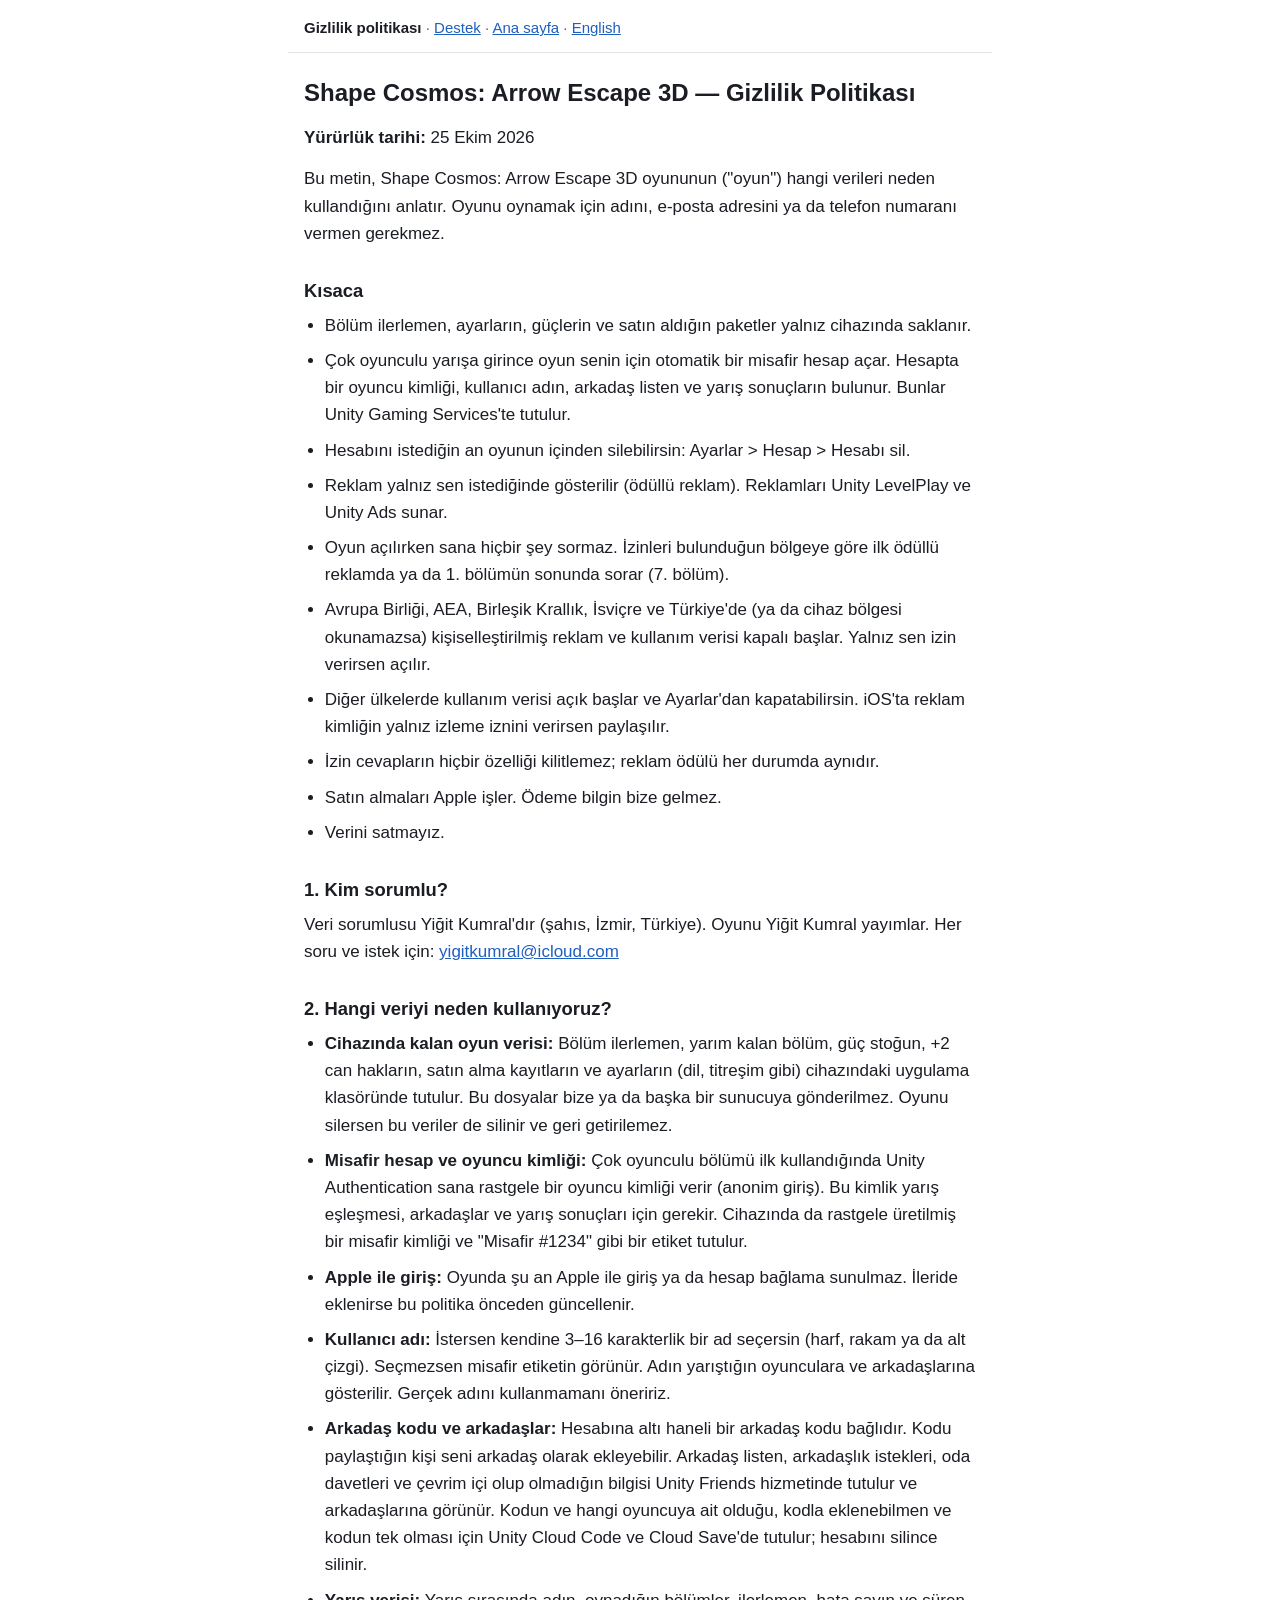
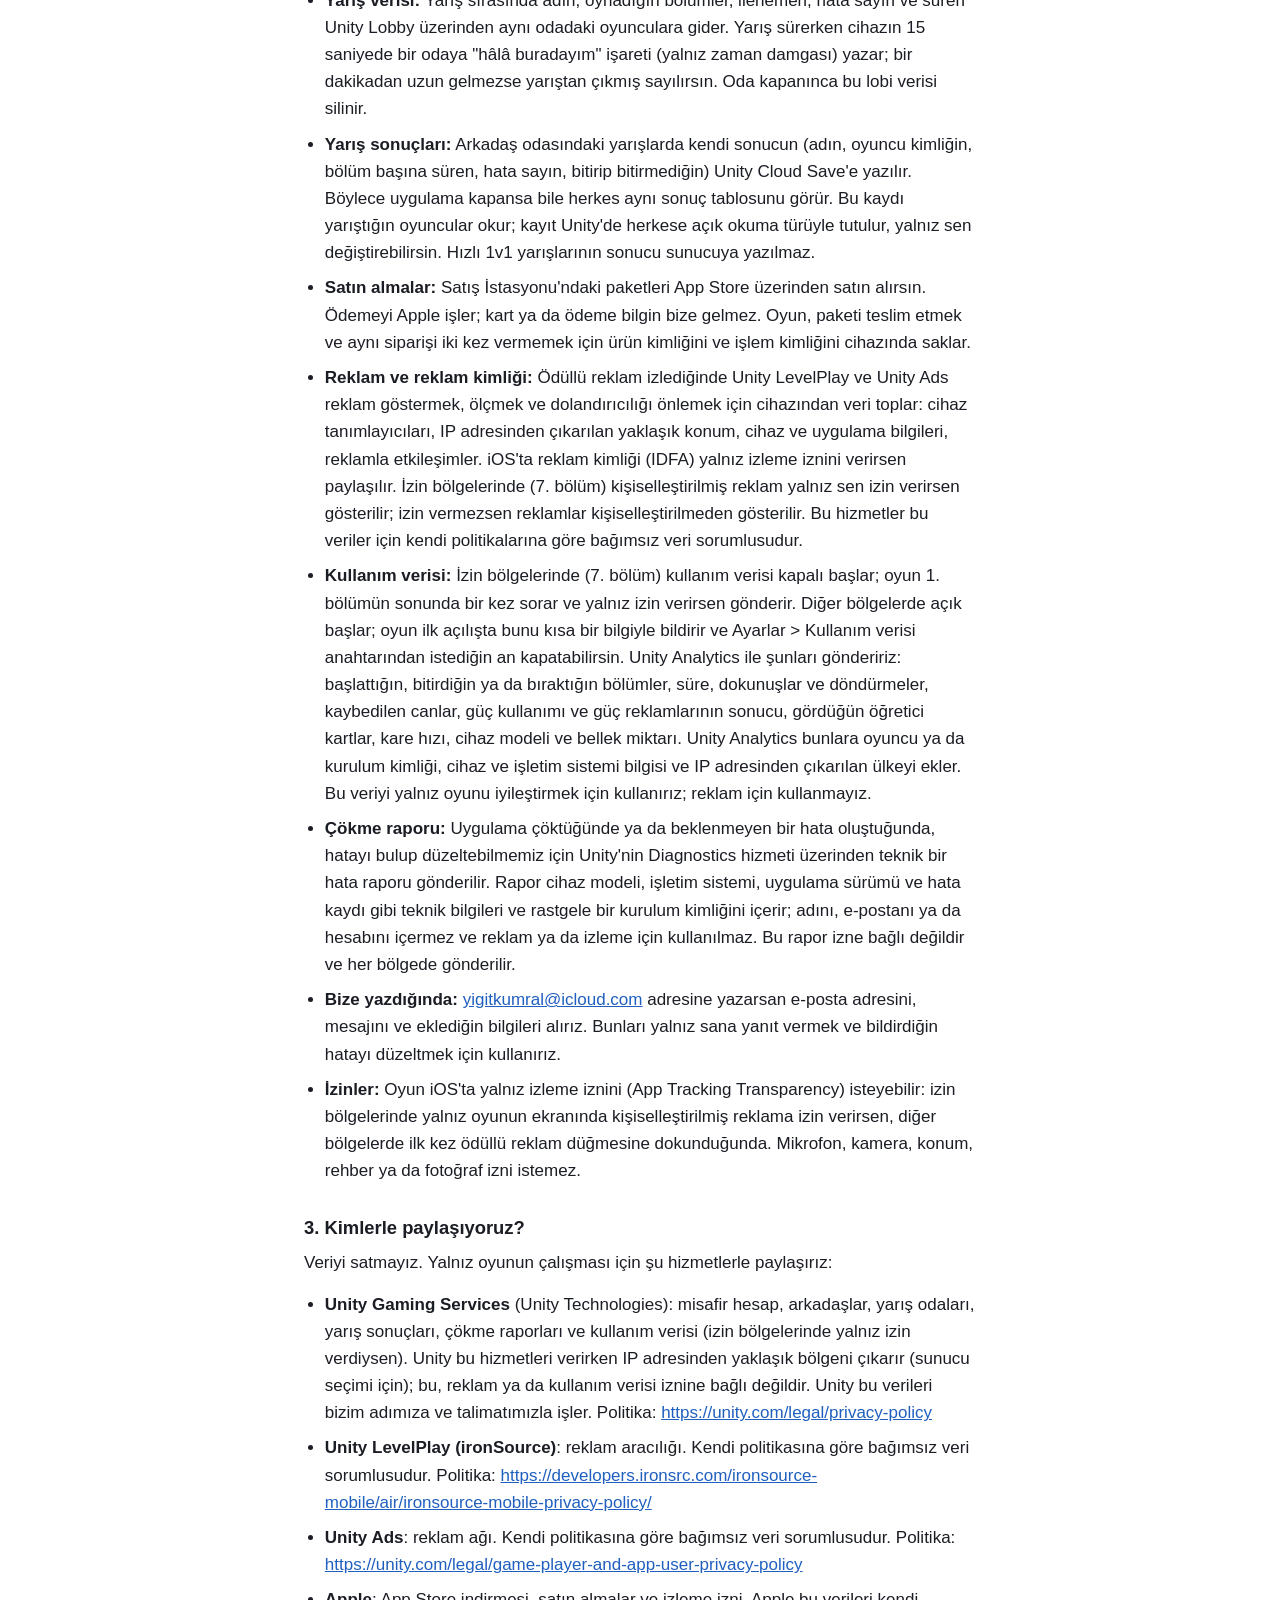
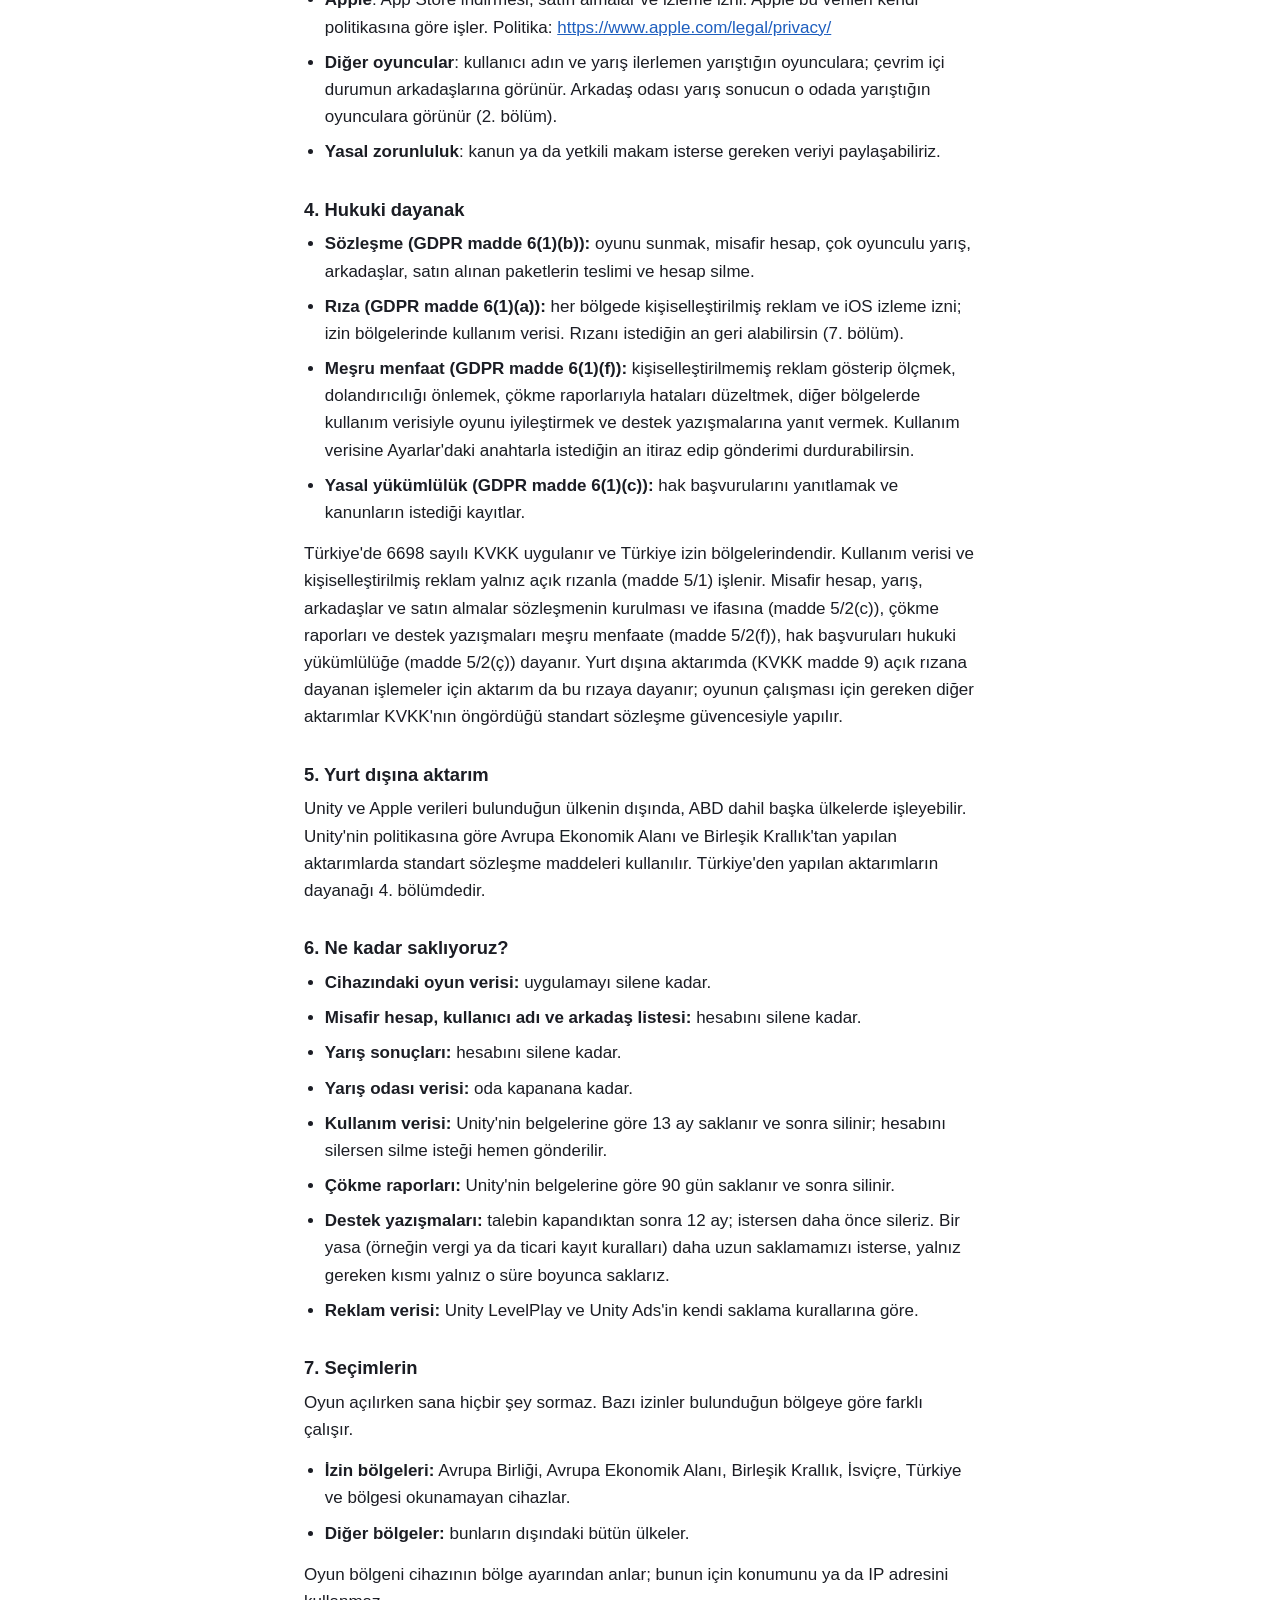
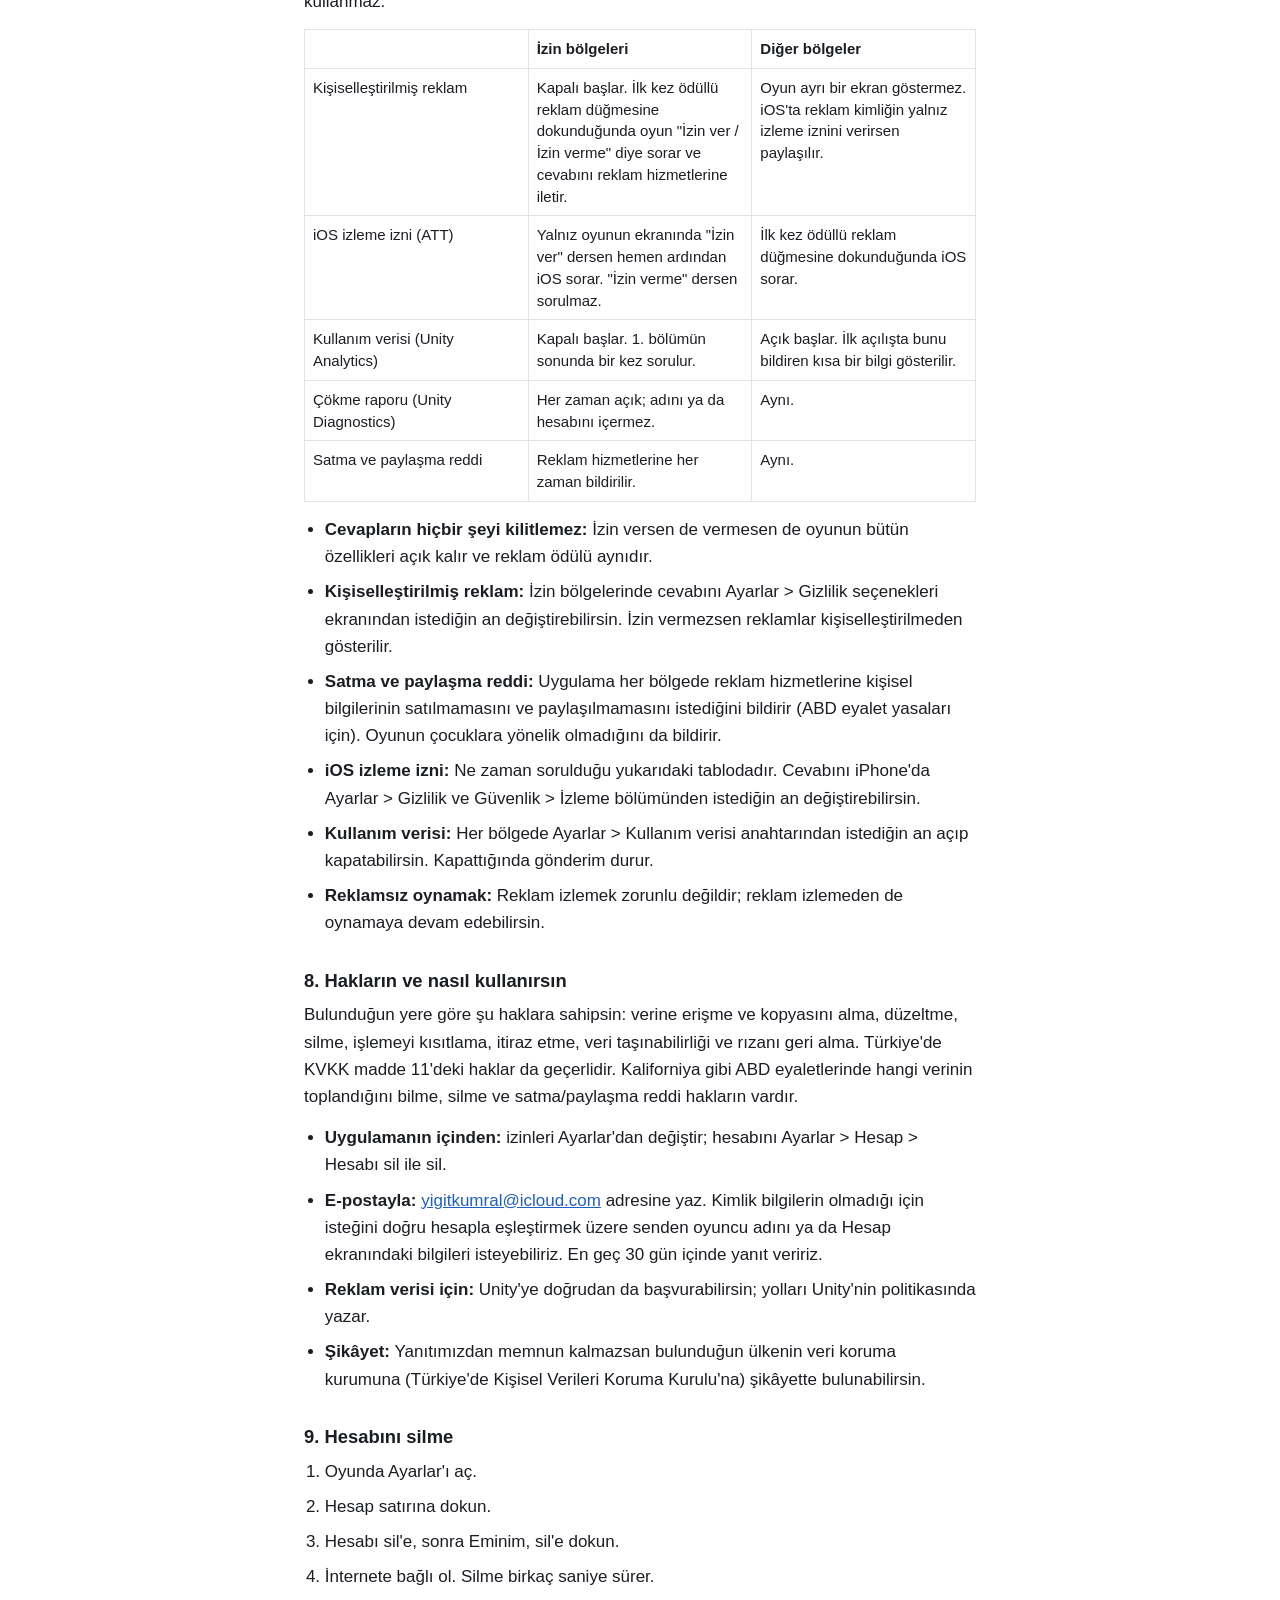
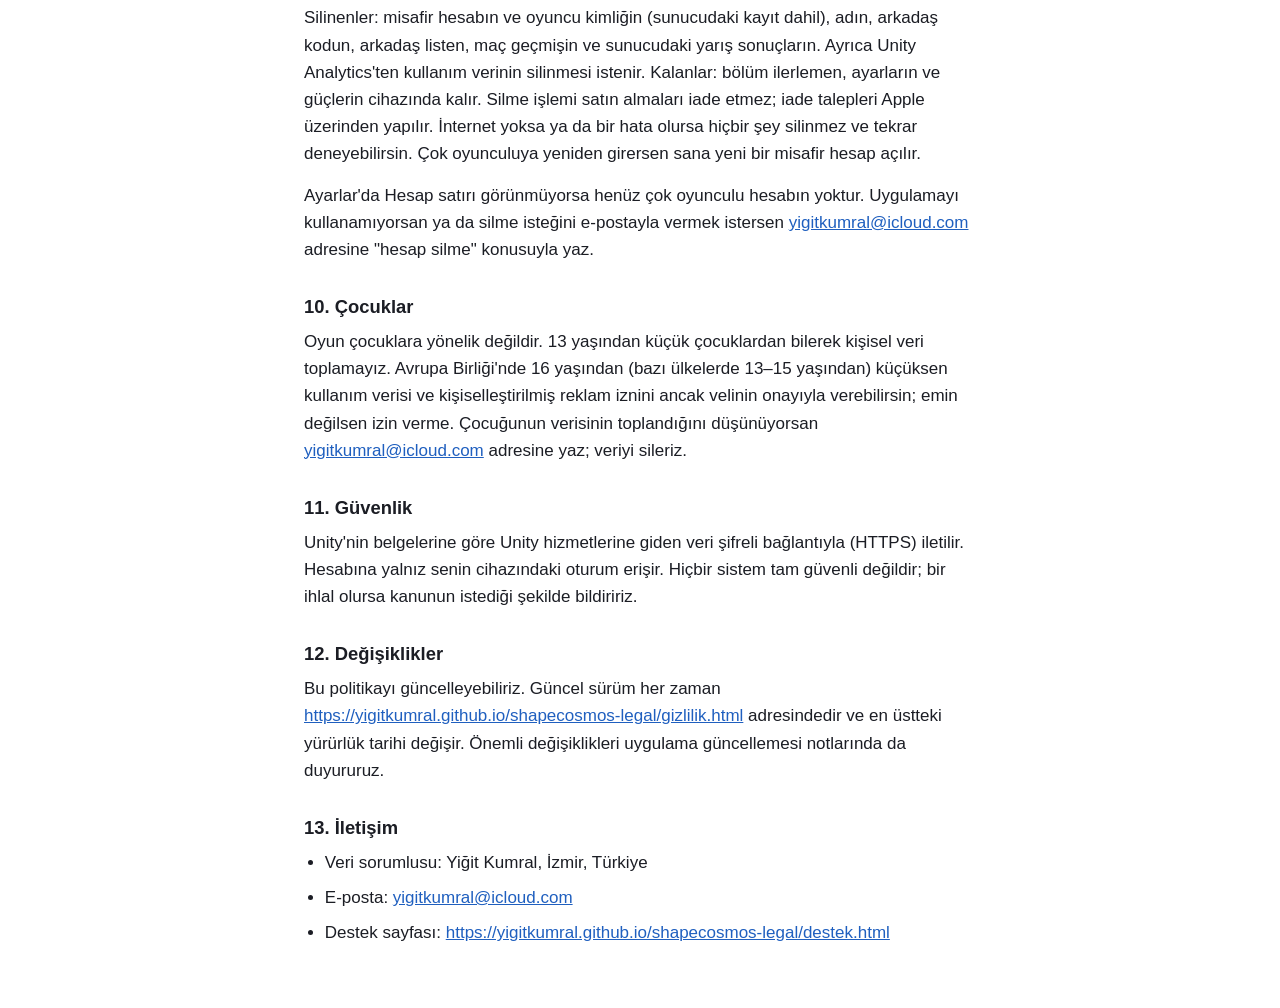
==== gizlilik.html @ de321e31 "Add the Shape Cosmos privacy policy and support pages (Turkish and English) Co-Authored-By: Claude O" ====
<!doctype html>
<html lang="tr">
<head>
<meta charset="utf-8">
<meta name="viewport" content="width=device-width, initial-scale=1">
<title>Shape Cosmos: Arrow Escape 3D — Gizlilik Politikası</title>
<link rel="stylesheet" href="style.css">
</head>
<body>
<header><nav><a href="gizlilik.html" aria-current="page">Gizlilik politikası</a> · <a href="destek.html">Destek</a> · <a href="index.html">Ana sayfa</a> · <a href="privacy.html">English</a></nav></header>
<main>
<h1>Shape Cosmos: Arrow Escape 3D — Gizlilik Politikası</h1>
<p><strong>Yürürlük tarihi:</strong> 25 Ekim 2026</p>
<p>Bu metin, Shape Cosmos: Arrow Escape 3D oyununun ("oyun") hangi verileri neden kullandığını anlatır. Oyunu oynamak için adını, e-posta adresini ya da telefon numaranı vermen gerekmez.</p>
<h2>Kısaca</h2>
<ul>
<li>Bölüm ilerlemen, ayarların, güçlerin ve satın aldığın paketler yalnız cihazında saklanır.</li>
<li>Çok oyunculu yarışa girince oyun senin için otomatik bir misafir hesap açar. Hesapta bir oyuncu kimliği, kullanıcı adın, arkadaş listen ve yarış sonuçların bulunur. Bunlar Unity Gaming Services'te tutulur.</li>
<li>Hesabını istediğin an oyunun içinden silebilirsin: Ayarlar &gt; Hesap &gt; Hesabı sil.</li>
<li>Reklam yalnız sen istediğinde gösterilir (ödüllü reklam). Reklamları Unity LevelPlay ve Unity Ads sunar.</li>
<li>Oyun açılırken sana hiçbir şey sormaz. İzinleri bulunduğun bölgeye göre ilk ödüllü reklamda ya da 1. bölümün sonunda sorar (7. bölüm).</li>
<li>Avrupa Birliği, AEA, Birleşik Krallık, İsviçre ve Türkiye'de (ya da cihaz bölgesi okunamazsa) kişiselleştirilmiş reklam ve kullanım verisi kapalı başlar. Yalnız sen izin verirsen açılır.</li>
<li>Diğer ülkelerde kullanım verisi açık başlar ve Ayarlar'dan kapatabilirsin. iOS'ta reklam kimliğin yalnız izleme iznini verirsen paylaşılır.</li>
<li>İzin cevapların hiçbir özelliği kilitlemez; reklam ödülü her durumda aynıdır.</li>
<li>Satın almaları Apple işler. Ödeme bilgin bize gelmez.</li>
<li>Verini satmayız.</li>
</ul>
<h2>1. Kim sorumlu?</h2>
<p>Veri sorumlusu Yiğit Kumral'dır (şahıs, İzmir, Türkiye). Oyunu Yiğit Kumral yayımlar. Her soru ve istek için: <a href="mailto:yigitkumral@icloud.com" class="email">yigitkumral@icloud.com</a></p>
<h2>2. Hangi veriyi neden kullanıyoruz?</h2>
<ul>
<li><strong>Cihazında kalan oyun verisi:</strong> Bölüm ilerlemen, yarım kalan bölüm, güç stoğun, +2 can hakların, satın alma kayıtların ve ayarların (dil, titreşim gibi) cihazındaki uygulama klasöründe tutulur. Bu dosyalar bize ya da başka bir sunucuya gönderilmez. Oyunu silersen bu veriler de silinir ve geri getirilemez.</li>
<li><strong>Misafir hesap ve oyuncu kimliği:</strong> Çok oyunculu bölümü ilk kullandığında Unity Authentication sana rastgele bir oyuncu kimliği verir (anonim giriş). Bu kimlik yarış eşleşmesi, arkadaşlar ve yarış sonuçları için gerekir. Cihazında da rastgele üretilmiş bir misafir kimliği ve "Misafir #1234" gibi bir etiket tutulur.</li>
<li><strong>Apple ile giriş:</strong> Oyunda şu an Apple ile giriş ya da hesap bağlama sunulmaz. İleride eklenirse bu politika önceden güncellenir.</li>
<li><strong>Kullanıcı adı:</strong> İstersen kendine 3–16 karakterlik bir ad seçersin (harf, rakam ya da alt çizgi). Seçmezsen misafir etiketin görünür. Adın yarıştığın oyunculara ve arkadaşlarına gösterilir. Gerçek adını kullanmamanı öneririz.</li>
<li><strong>Arkadaş kodu ve arkadaşlar:</strong> Hesabına altı haneli bir arkadaş kodu bağlıdır. Kodu paylaştığın kişi seni arkadaş olarak ekleyebilir. Arkadaş listen, arkadaşlık istekleri, oda davetleri ve çevrim içi olup olmadığın bilgisi Unity Friends hizmetinde tutulur ve arkadaşlarına görünür. Kodun ve hangi oyuncuya ait olduğu, kodla eklenebilmen ve kodun tek olması için Unity Cloud Code ve Cloud Save'de tutulur; hesabını silince silinir.</li>
<li><strong>Yarış verisi:</strong> Yarış sırasında adın, oynadığın bölümler, ilerlemen, hata sayın ve süren Unity Lobby üzerinden aynı odadaki oyunculara gider. Yarış sürerken cihazın 15 saniyede bir odaya "hâlâ buradayım" işareti (yalnız zaman damgası) yazar; bir dakikadan uzun gelmezse yarıştan çıkmış sayılırsın. Oda kapanınca bu lobi verisi silinir.</li>
<li><strong>Yarış sonuçları:</strong> Arkadaş odasındaki yarışlarda kendi sonucun (adın, oyuncu kimliğin, bölüm başına süren, hata sayın, bitirip bitirmediğin) Unity Cloud Save'e yazılır. Böylece uygulama kapansa bile herkes aynı sonuç tablosunu görür. Bu kaydı yarıştığın oyuncular okur; kayıt Unity'de herkese açık okuma türüyle tutulur, yalnız sen değiştirebilirsin. Hızlı 1v1 yarışlarının sonucu sunucuya yazılmaz.</li>
<li><strong>Satın almalar:</strong> Satış İstasyonu'ndaki paketleri App Store üzerinden satın alırsın. Ödemeyi Apple işler; kart ya da ödeme bilgin bize gelmez. Oyun, paketi teslim etmek ve aynı siparişi iki kez vermemek için ürün kimliğini ve işlem kimliğini cihazında saklar.</li>
<li><strong>Reklam ve reklam kimliği:</strong> Ödüllü reklam izlediğinde Unity LevelPlay ve Unity Ads reklam göstermek, ölçmek ve dolandırıcılığı önlemek için cihazından veri toplar: cihaz tanımlayıcıları, IP adresinden çıkarılan yaklaşık konum, cihaz ve uygulama bilgileri, reklamla etkileşimler. iOS'ta reklam kimliği (IDFA) yalnız izleme iznini verirsen paylaşılır. İzin bölgelerinde (7. bölüm) kişiselleştirilmiş reklam yalnız sen izin verirsen gösterilir; izin vermezsen reklamlar kişiselleştirilmeden gösterilir. Bu hizmetler bu veriler için kendi politikalarına göre bağımsız veri sorumlusudur.</li>
<li><strong>Kullanım verisi:</strong> İzin bölgelerinde (7. bölüm) kullanım verisi kapalı başlar; oyun 1. bölümün sonunda bir kez sorar ve yalnız izin verirsen gönderir. Diğer bölgelerde açık başlar; oyun ilk açılışta bunu kısa bir bilgiyle bildirir ve Ayarlar &gt; Kullanım verisi anahtarından istediğin an kapatabilirsin. Unity Analytics ile şunları göndeririz: başlattığın, bitirdiğin ya da bıraktığın bölümler, süre, dokunuşlar ve döndürmeler, kaybedilen canlar, güç kullanımı ve güç reklamlarının sonucu, gördüğün öğretici kartlar, kare hızı, cihaz modeli ve bellek miktarı. Unity Analytics bunlara oyuncu ya da kurulum kimliği, cihaz ve işletim sistemi bilgisi ve IP adresinden çıkarılan ülkeyi ekler. Bu veriyi yalnız oyunu iyileştirmek için kullanırız; reklam için kullanmayız.</li>
<li><strong>Çökme raporu:</strong> Uygulama çöktüğünde ya da beklenmeyen bir hata oluştuğunda, hatayı bulup düzeltebilmemiz için Unity'nin Diagnostics hizmeti üzerinden teknik bir hata raporu gönderilir. Rapor cihaz modeli, işletim sistemi, uygulama sürümü ve hata kaydı gibi teknik bilgileri ve rastgele bir kurulum kimliğini içerir; adını, e-postanı ya da hesabını içermez ve reklam ya da izleme için kullanılmaz. Bu rapor izne bağlı değildir ve her bölgede gönderilir.</li>
<li><strong>Bize yazdığında:</strong> <a href="mailto:yigitkumral@icloud.com" class="email">yigitkumral@icloud.com</a> adresine yazarsan e-posta adresini, mesajını ve eklediğin bilgileri alırız. Bunları yalnız sana yanıt vermek ve bildirdiğin hatayı düzeltmek için kullanırız.</li>
<li><strong>İzinler:</strong> Oyun iOS'ta yalnız izleme iznini (App Tracking Transparency) isteyebilir: izin bölgelerinde yalnız oyunun ekranında kişiselleştirilmiş reklama izin verirsen, diğer bölgelerde ilk kez ödüllü reklam düğmesine dokunduğunda. Mikrofon, kamera, konum, rehber ya da fotoğraf izni istemez.</li>
</ul>
<h2>3. Kimlerle paylaşıyoruz?</h2>
<p>Veriyi satmayız. Yalnız oyunun çalışması için şu hizmetlerle paylaşırız:</p>
<ul>
<li><strong>Unity Gaming Services</strong> (Unity Technologies): misafir hesap, arkadaşlar, yarış odaları, yarış sonuçları, çökme raporları ve kullanım verisi (izin bölgelerinde yalnız izin verdiysen). Unity bu hizmetleri verirken IP adresinden yaklaşık bölgeni çıkarır (sunucu seçimi için); bu, reklam ya da kullanım verisi iznine bağlı değildir. Unity bu verileri bizim adımıza ve talimatımızla işler. Politika: <a href="https://unity.com/legal/privacy-policy" class="uri">https://unity.com/legal/privacy-policy</a></li>
<li><strong>Unity LevelPlay (ironSource)</strong>: reklam aracılığı. Kendi politikasına göre bağımsız veri sorumlusudur. Politika: <a href="https://developers.ironsrc.com/ironsource-mobile/air/ironsource-mobile-privacy-policy/" class="uri">https://developers.ironsrc.com/ironsource-mobile/air/ironsource-mobile-privacy-policy/</a></li>
<li><strong>Unity Ads</strong>: reklam ağı. Kendi politikasına göre bağımsız veri sorumlusudur. Politika: <a href="https://unity.com/legal/game-player-and-app-user-privacy-policy" class="uri">https://unity.com/legal/game-player-and-app-user-privacy-policy</a></li>
<li><strong>Apple</strong>: App Store indirmesi, satın almalar ve izleme izni. Apple bu verileri kendi politikasına göre işler. Politika: <a href="https://www.apple.com/legal/privacy/" class="uri">https://www.apple.com/legal/privacy/</a></li>
<li><strong>Diğer oyuncular</strong>: kullanıcı adın ve yarış ilerlemen yarıştığın oyunculara; çevrim içi durumun arkadaşlarına görünür. Arkadaş odası yarış sonucun o odada yarıştığın oyunculara görünür (2. bölüm).</li>
<li><strong>Yasal zorunluluk</strong>: kanun ya da yetkili makam isterse gereken veriyi paylaşabiliriz.</li>
</ul>
<h2>4. Hukuki dayanak</h2>
<ul>
<li><strong>Sözleşme (GDPR madde 6(1)(b)):</strong> oyunu sunmak, misafir hesap, çok oyunculu yarış, arkadaşlar, satın alınan paketlerin teslimi ve hesap silme.</li>
<li><strong>Rıza (GDPR madde 6(1)(a)):</strong> her bölgede kişiselleştirilmiş reklam ve iOS izleme izni; izin bölgelerinde kullanım verisi. Rızanı istediğin an geri alabilirsin (7. bölüm).</li>
<li><strong>Meşru menfaat (GDPR madde 6(1)(f)):</strong> kişiselleştirilmemiş reklam gösterip ölçmek, dolandırıcılığı önlemek, çökme raporlarıyla hataları düzeltmek, diğer bölgelerde kullanım verisiyle oyunu iyileştirmek ve destek yazışmalarına yanıt vermek. Kullanım verisine Ayarlar'daki anahtarla istediğin an itiraz edip gönderimi durdurabilirsin.</li>
<li><strong>Yasal yükümlülük (GDPR madde 6(1)(c)):</strong> hak başvurularını yanıtlamak ve kanunların istediği kayıtlar.</li>
</ul>
<p>Türkiye'de 6698 sayılı KVKK uygulanır ve Türkiye izin bölgelerindendir. Kullanım verisi ve kişiselleştirilmiş reklam yalnız açık rızanla (madde 5/1) işlenir. Misafir hesap, yarış, arkadaşlar ve satın almalar sözleşmenin kurulması ve ifasına (madde 5/2(c)), çökme raporları ve destek yazışmaları meşru menfaate (madde 5/2(f)), hak başvuruları hukuki yükümlülüğe (madde 5/2(ç)) dayanır. Yurt dışına aktarımda (KVKK madde 9) açık rızana dayanan işlemeler için aktarım da bu rızaya dayanır; oyunun çalışması için gereken diğer aktarımlar KVKK'nın öngördüğü standart sözleşme güvencesiyle yapılır.</p>
<h2>5. Yurt dışına aktarım</h2>
<p>Unity ve Apple verileri bulunduğun ülkenin dışında, ABD dahil başka ülkelerde işleyebilir. Unity'nin politikasına göre Avrupa Ekonomik Alanı ve Birleşik Krallık'tan yapılan aktarımlarda standart sözleşme maddeleri kullanılır. Türkiye'den yapılan aktarımların dayanağı 4. bölümdedir.</p>
<h2>6. Ne kadar saklıyoruz?</h2>
<ul>
<li><strong>Cihazındaki oyun verisi:</strong> uygulamayı silene kadar.</li>
<li><strong>Misafir hesap, kullanıcı adı ve arkadaş listesi:</strong> hesabını silene kadar.</li>
<li><strong>Yarış sonuçları:</strong> hesabını silene kadar.</li>
<li><strong>Yarış odası verisi:</strong> oda kapanana kadar.</li>
<li><strong>Kullanım verisi:</strong> Unity'nin belgelerine göre 13 ay saklanır ve sonra silinir; hesabını silersen silme isteği hemen gönderilir.</li>
<li><strong>Çökme raporları:</strong> Unity'nin belgelerine göre 90 gün saklanır ve sonra silinir.</li>
<li><strong>Destek yazışmaları:</strong> talebin kapandıktan sonra 12 ay; istersen daha önce sileriz. Bir yasa (örneğin vergi ya da ticari kayıt kuralları) daha uzun saklamamızı isterse, yalnız gereken kısmı yalnız o süre boyunca saklarız.</li>
<li><strong>Reklam verisi:</strong> Unity LevelPlay ve Unity Ads'in kendi saklama kurallarına göre.</li>
</ul>
<h2 id="tercihler">7. Seçimlerin</h2>
<p>Oyun açılırken sana hiçbir şey sormaz. Bazı izinler bulunduğun bölgeye göre farklı çalışır.</p>
<ul>
<li><strong>İzin bölgeleri:</strong> Avrupa Birliği, Avrupa Ekonomik Alanı, Birleşik Krallık, İsviçre, Türkiye ve bölgesi okunamayan cihazlar.</li>
<li><strong>Diğer bölgeler:</strong> bunların dışındaki bütün ülkeler.</li>
</ul>
<p>Oyun bölgeni cihazının bölge ayarından anlar; bunun için konumunu ya da IP adresini kullanmaz.</p>
<table>
<colgroup>
<col style="width: 33%" />
<col style="width: 33%" />
<col style="width: 33%" />
</colgroup>
<thead>
<tr>
<th></th>
<th>İzin bölgeleri</th>
<th>Diğer bölgeler</th>
</tr>
</thead>
<tbody>
<tr>
<td>Kişiselleştirilmiş reklam</td>
<td>Kapalı başlar. İlk kez ödüllü reklam düğmesine dokunduğunda oyun "İzin ver / İzin verme" diye sorar ve cevabını reklam hizmetlerine iletir.</td>
<td>Oyun ayrı bir ekran göstermez. iOS'ta reklam kimliğin yalnız izleme iznini verirsen paylaşılır.</td>
</tr>
<tr>
<td>iOS izleme izni (ATT)</td>
<td>Yalnız oyunun ekranında "İzin ver" dersen hemen ardından iOS sorar. "İzin verme" dersen sorulmaz.</td>
<td>İlk kez ödüllü reklam düğmesine dokunduğunda iOS sorar.</td>
</tr>
<tr>
<td>Kullanım verisi (Unity Analytics)</td>
<td>Kapalı başlar. 1. bölümün sonunda bir kez sorulur.</td>
<td>Açık başlar. İlk açılışta bunu bildiren kısa bir bilgi gösterilir.</td>
</tr>
<tr>
<td>Çökme raporu (Unity Diagnostics)</td>
<td>Her zaman açık; adını ya da hesabını içermez.</td>
<td>Aynı.</td>
</tr>
<tr>
<td>Satma ve paylaşma reddi</td>
<td>Reklam hizmetlerine her zaman bildirilir.</td>
<td>Aynı.</td>
</tr>
</tbody>
</table>
<ul>
<li><strong>Cevapların hiçbir şeyi kilitlemez:</strong> İzin versen de vermesen de oyunun bütün özellikleri açık kalır ve reklam ödülü aynıdır.</li>
<li><strong>Kişiselleştirilmiş reklam:</strong> İzin bölgelerinde cevabını Ayarlar &gt; Gizlilik seçenekleri ekranından istediğin an değiştirebilirsin. İzin vermezsen reklamlar kişiselleştirilmeden gösterilir.</li>
<li><strong>Satma ve paylaşma reddi:</strong> Uygulama her bölgede reklam hizmetlerine kişisel bilgilerinin satılmamasını ve paylaşılmamasını istediğini bildirir (ABD eyalet yasaları için). Oyunun çocuklara yönelik olmadığını da bildirir.</li>
<li><strong>iOS izleme izni:</strong> Ne zaman sorulduğu yukarıdaki tablodadır. Cevabını iPhone'da Ayarlar &gt; Gizlilik ve Güvenlik &gt; İzleme bölümünden istediğin an değiştirebilirsin.</li>
<li><strong>Kullanım verisi:</strong> Her bölgede Ayarlar &gt; Kullanım verisi anahtarından istediğin an açıp kapatabilirsin. Kapattığında gönderim durur.</li>
<li><strong>Reklamsız oynamak:</strong> Reklam izlemek zorunlu değildir; reklam izlemeden de oynamaya devam edebilirsin.</li>
</ul>
<h2>8. Hakların ve nasıl kullanırsın</h2>
<p>Bulunduğun yere göre şu haklara sahipsin: verine erişme ve kopyasını alma, düzeltme, silme, işlemeyi kısıtlama, itiraz etme, veri taşınabilirliği ve rızanı geri alma. Türkiye'de KVKK madde 11'deki haklar da geçerlidir. Kaliforniya gibi ABD eyaletlerinde hangi verinin toplandığını bilme, silme ve satma/paylaşma reddi hakların vardır.</p>
<ul>
<li><strong>Uygulamanın içinden:</strong> izinleri Ayarlar'dan değiştir; hesabını Ayarlar &gt; Hesap &gt; Hesabı sil ile sil.</li>
<li><strong>E-postayla:</strong> <a href="mailto:yigitkumral@icloud.com" class="email">yigitkumral@icloud.com</a> adresine yaz. Kimlik bilgilerin olmadığı için isteğini doğru hesapla eşleştirmek üzere senden oyuncu adını ya da Hesap ekranındaki bilgileri isteyebiliriz. En geç 30 gün içinde yanıt veririz.</li>
<li><strong>Reklam verisi için:</strong> Unity'ye doğrudan da başvurabilirsin; yolları Unity'nin politikasında yazar.</li>
<li><strong>Şikâyet:</strong> Yanıtımızdan memnun kalmazsan bulunduğun ülkenin veri koruma kurumuna (Türkiye'de Kişisel Verileri Koruma Kurulu'na) şikâyette bulunabilirsin.</li>
</ul>
<h2 id="hesap-silme">9. Hesabını silme</h2>
<ol type="1">
<li>Oyunda Ayarlar'ı aç.</li>
<li>Hesap satırına dokun.</li>
<li>Hesabı sil'e, sonra Eminim, sil'e dokun.</li>
<li>İnternete bağlı ol. Silme birkaç saniye sürer.</li>
</ol>
<p>Silinenler: misafir hesabın ve oyuncu kimliğin (sunucudaki kayıt dahil), adın, arkadaş kodun, arkadaş listen, maç geçmişin ve sunucudaki yarış sonuçların. Ayrıca Unity Analytics'ten kullanım verinin silinmesi istenir. Kalanlar: bölüm ilerlemen, ayarların ve güçlerin cihazında kalır. Silme işlemi satın almaları iade etmez; iade talepleri Apple üzerinden yapılır. İnternet yoksa ya da bir hata olursa hiçbir şey silinmez ve tekrar deneyebilirsin. Çok oyunculuya yeniden girersen sana yeni bir misafir hesap açılır.</p>
<p>Ayarlar'da Hesap satırı görünmüyorsa henüz çok oyunculu hesabın yoktur. Uygulamayı kullanamıyorsan ya da silme isteğini e-postayla vermek istersen <a href="mailto:yigitkumral@icloud.com" class="email">yigitkumral@icloud.com</a> adresine "hesap silme" konusuyla yaz.</p>
<h2>10. Çocuklar</h2>
<p>Oyun çocuklara yönelik değildir. 13 yaşından küçük çocuklardan bilerek kişisel veri toplamayız. Avrupa Birliği'nde 16 yaşından (bazı ülkelerde 13–15 yaşından) küçüksen kullanım verisi ve kişiselleştirilmiş reklam iznini ancak velinin onayıyla verebilirsin; emin değilsen izin verme. Çocuğunun verisinin toplandığını düşünüyorsan <a href="mailto:yigitkumral@icloud.com" class="email">yigitkumral@icloud.com</a> adresine yaz; veriyi sileriz.</p>
<h2>11. Güvenlik</h2>
<p>Unity'nin belgelerine göre Unity hizmetlerine giden veri şifreli bağlantıyla (HTTPS) iletilir. Hesabına yalnız senin cihazındaki oturum erişir. Hiçbir sistem tam güvenli değildir; bir ihlal olursa kanunun istediği şekilde bildiririz.</p>
<h2>12. Değişiklikler</h2>
<p>Bu politikayı güncelleyebiliriz. Güncel sürüm her zaman <a href="https://yigitkumral.github.io/shapecosmos-legal/gizlilik.html" class="uri">https://yigitkumral.github.io/shapecosmos-legal/gizlilik.html</a> adresindedir ve en üstteki yürürlük tarihi değişir. Önemli değişiklikleri uygulama güncellemesi notlarında da duyururuz.</p>
<h2>13. İletişim</h2>
<ul>
<li>Veri sorumlusu: Yiğit Kumral, İzmir, Türkiye</li>
<li>E-posta: <a href="mailto:yigitkumral@icloud.com" class="email">yigitkumral@icloud.com</a></li>
<li>Destek sayfası: <a href="https://yigitkumral.github.io/shapecosmos-legal/destek.html" class="uri">https://yigitkumral.github.io/shapecosmos-legal/destek.html</a></li>
</ul>
</main>
</body>
</html>
---- style.css ----
:root {
  --bg: #ffffff;
  --text: #1b1d24;
  --muted: #5b6070;
  --link: #1f5fbf;
  --rule: #e2e4ea;
}

@media (prefers-color-scheme: dark) {
  :root {
    --bg: #0f1117;
    --text: #e6e8ee;
    --muted: #a3a8b8;
    --link: #8db8ff;
    --rule: #2a2e3a;
  }
}

* {
  box-sizing: border-box;
}

html {
  -webkit-text-size-adjust: 100%;
}

body {
  margin: 0;
  background: var(--bg);
  color: var(--text);
  font: 17px/1.6 -apple-system, BlinkMacSystemFont, "Segoe UI", Roboto, "Helvetica Neue", Arial, sans-serif;
}

header,
main {
  max-width: 44rem;
  margin: 0 auto;
  padding: 0 16px;
}

header {
  padding-top: 16px;
  padding-bottom: 12px;
  border-bottom: 1px solid var(--rule);
  font-size: 15px;
  color: var(--muted);
}

main {
  padding-bottom: 48px;
}

h1 {
  font-size: 1.5rem;
  line-height: 1.3;
  margin: 24px 0 16px;
}

h2 {
  font-size: 1.15rem;
  line-height: 1.35;
  margin: 32px 0 8px;
}

p,
ul,
ol {
  margin: 0 0 14px;
}

ul,
ol {
  padding-left: 1.3rem;
}

li {
  margin-bottom: 8px;
}

a {
  color: var(--link);
  overflow-wrap: anywhere;
}

a[aria-current="page"] {
  color: var(--text);
  font-weight: 600;
  text-decoration: none;
}

.choices {
  list-style: none;
  padding: 0;
}

.choices li {
  margin-bottom: 12px;
}

table {
  width: 100%;
  border-collapse: collapse;
  margin: 0 0 14px;
  font-size: 15px;
  line-height: 1.45;
}

th,
td {
  border: 1px solid var(--rule);
  padding: 8px;
  text-align: left;
  vertical-align: top;
  overflow-wrap: anywhere;
}

th {
  font-weight: 600;
}
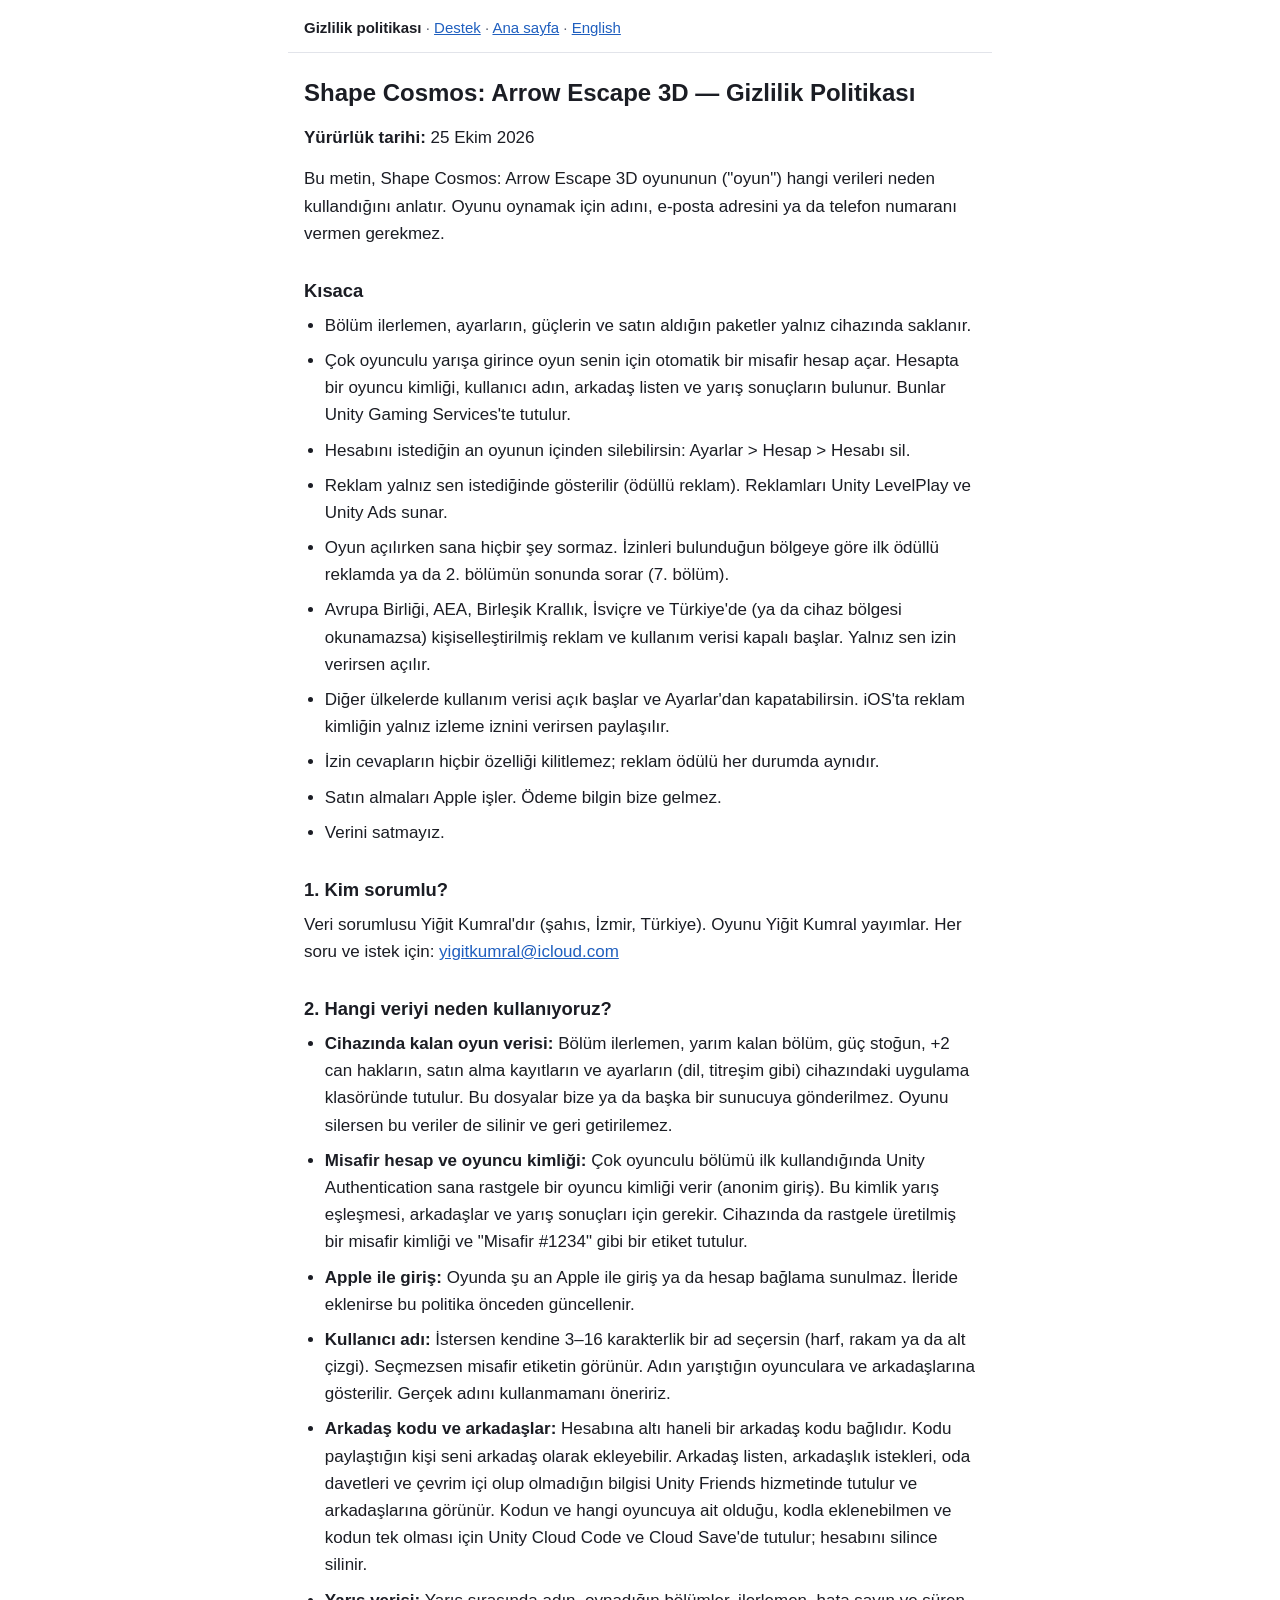
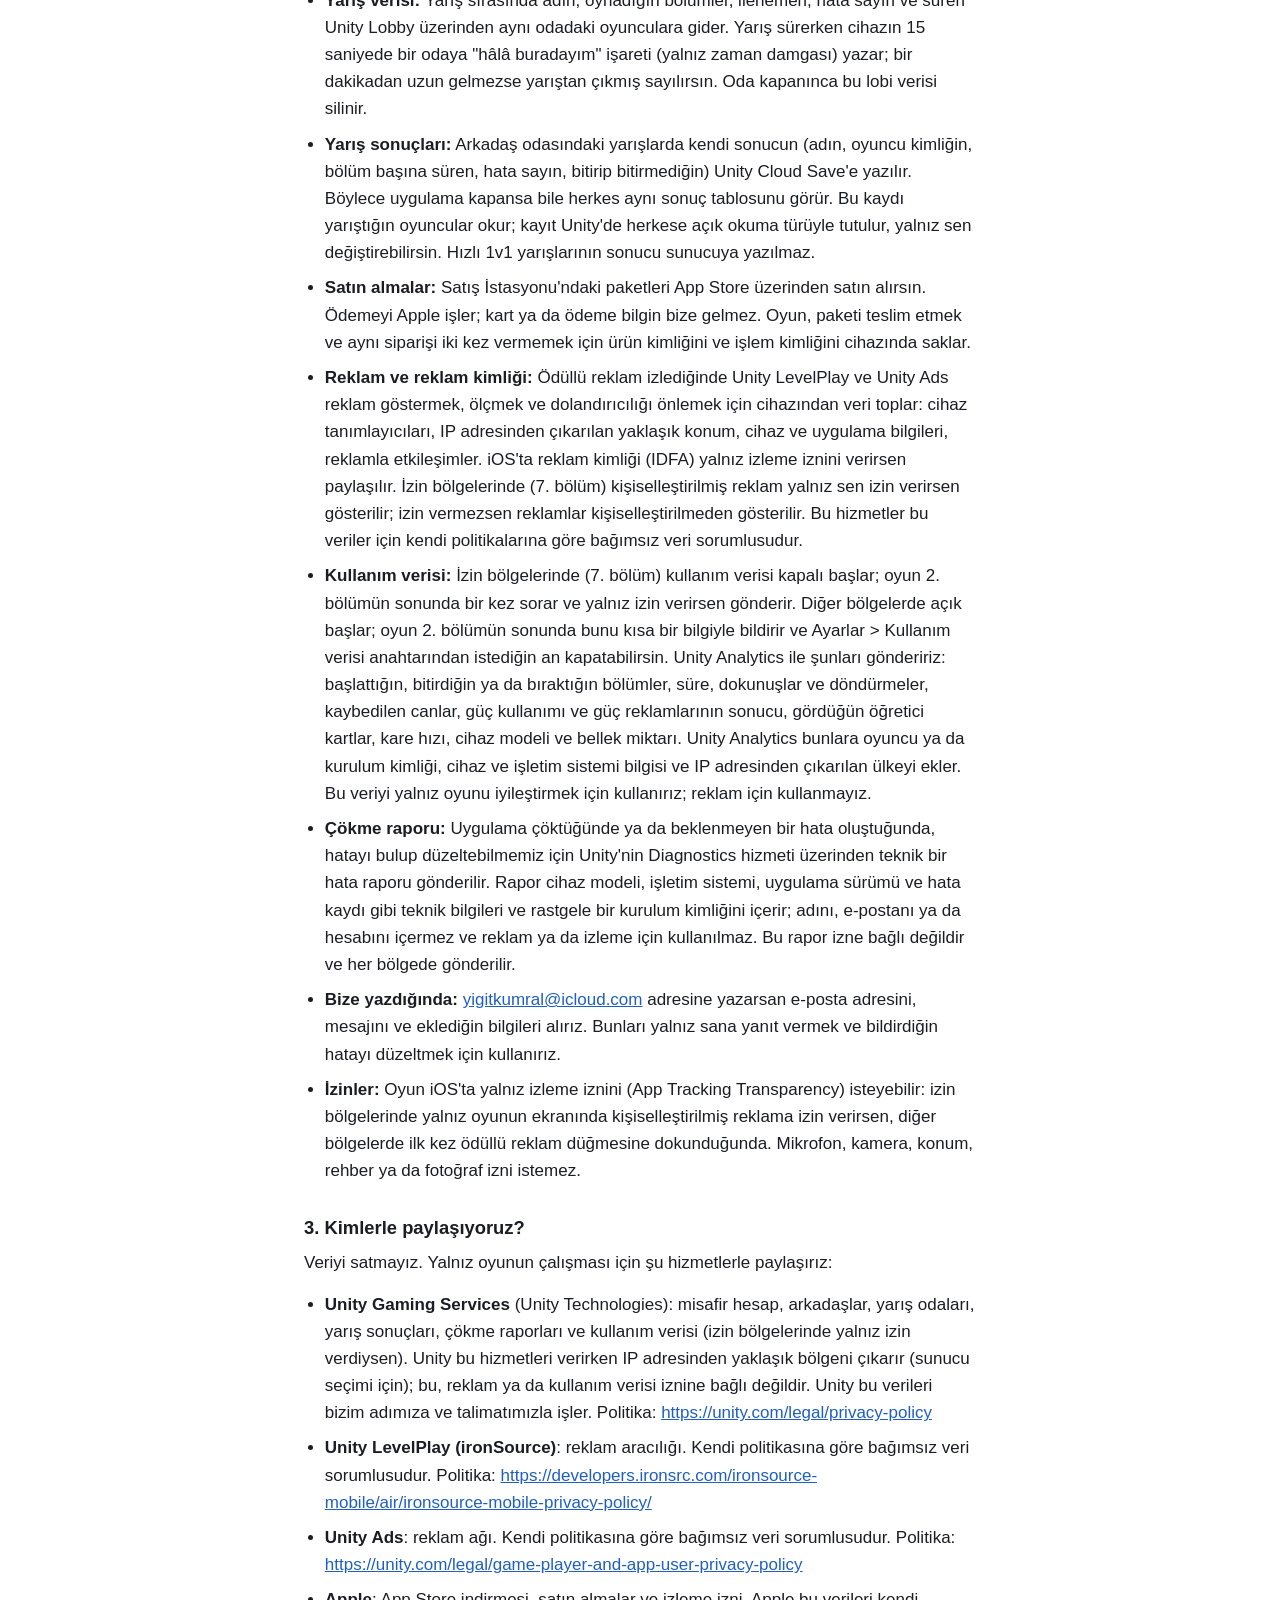
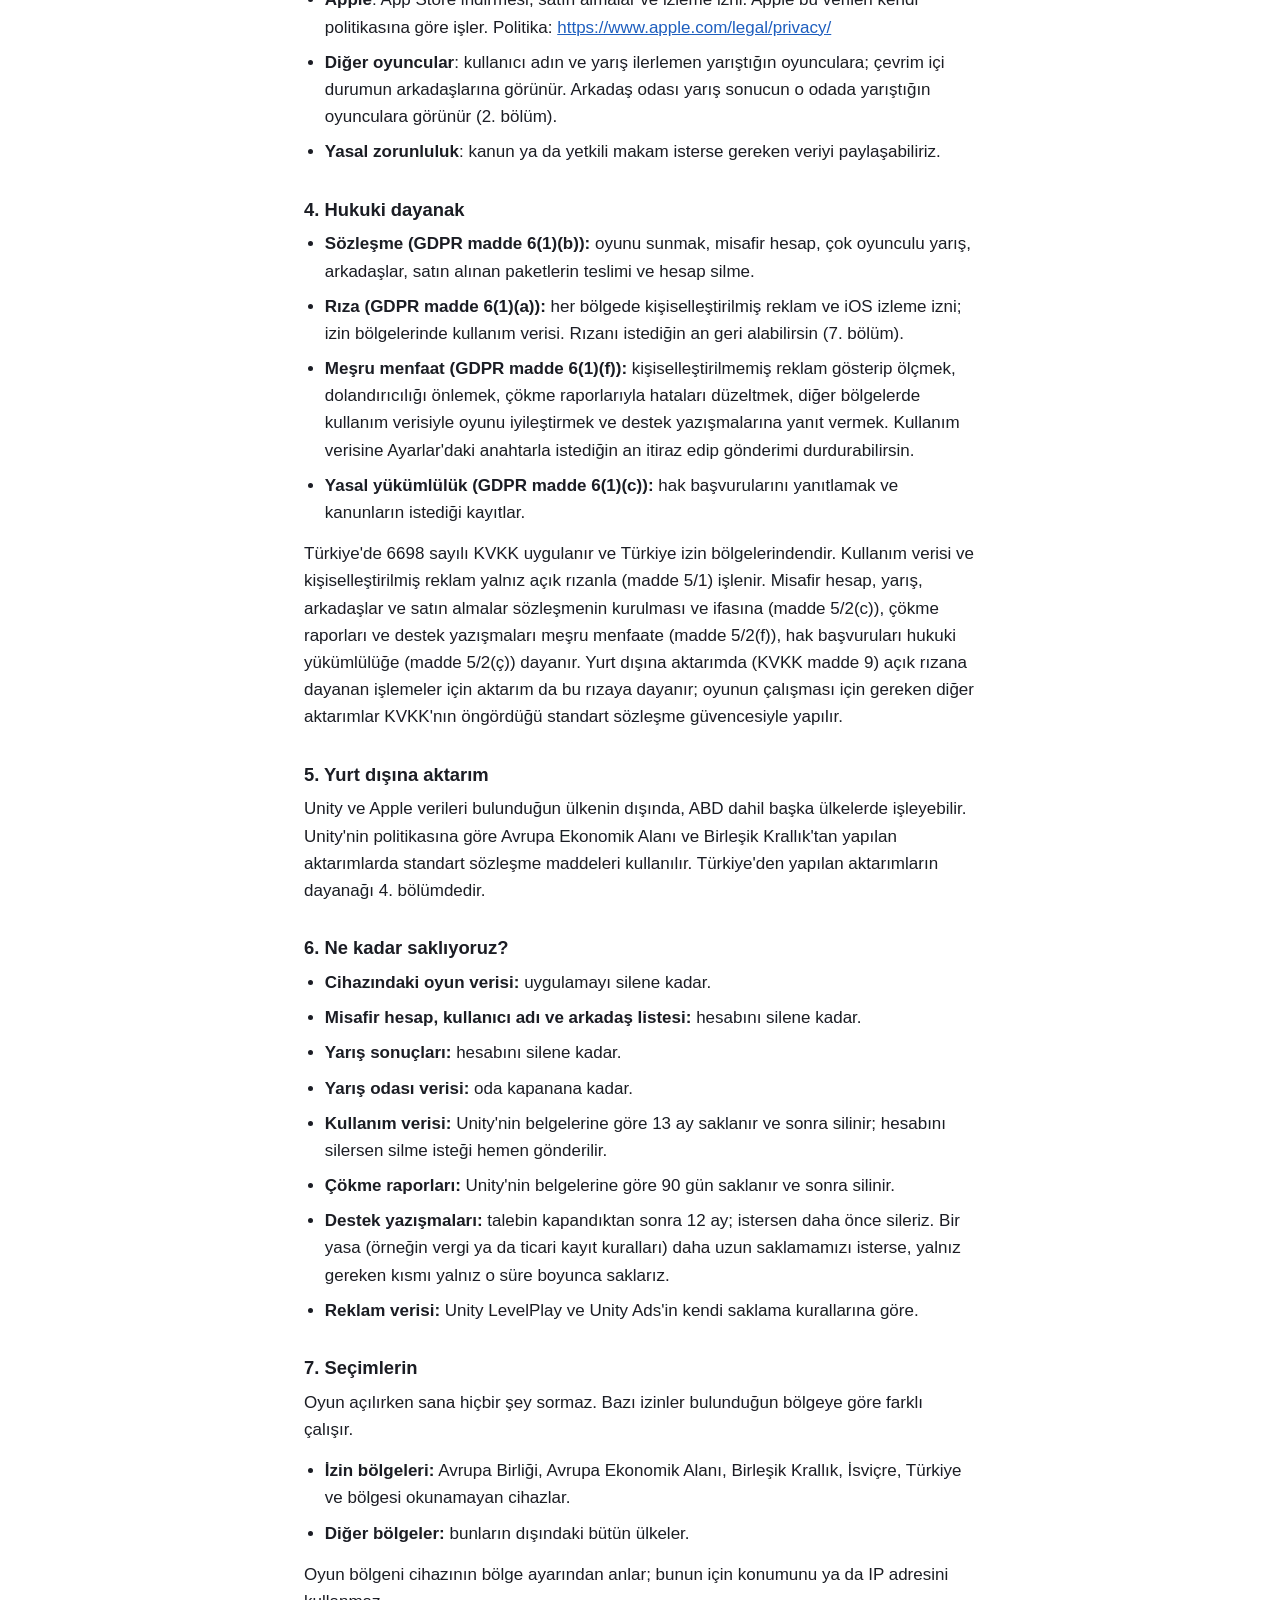
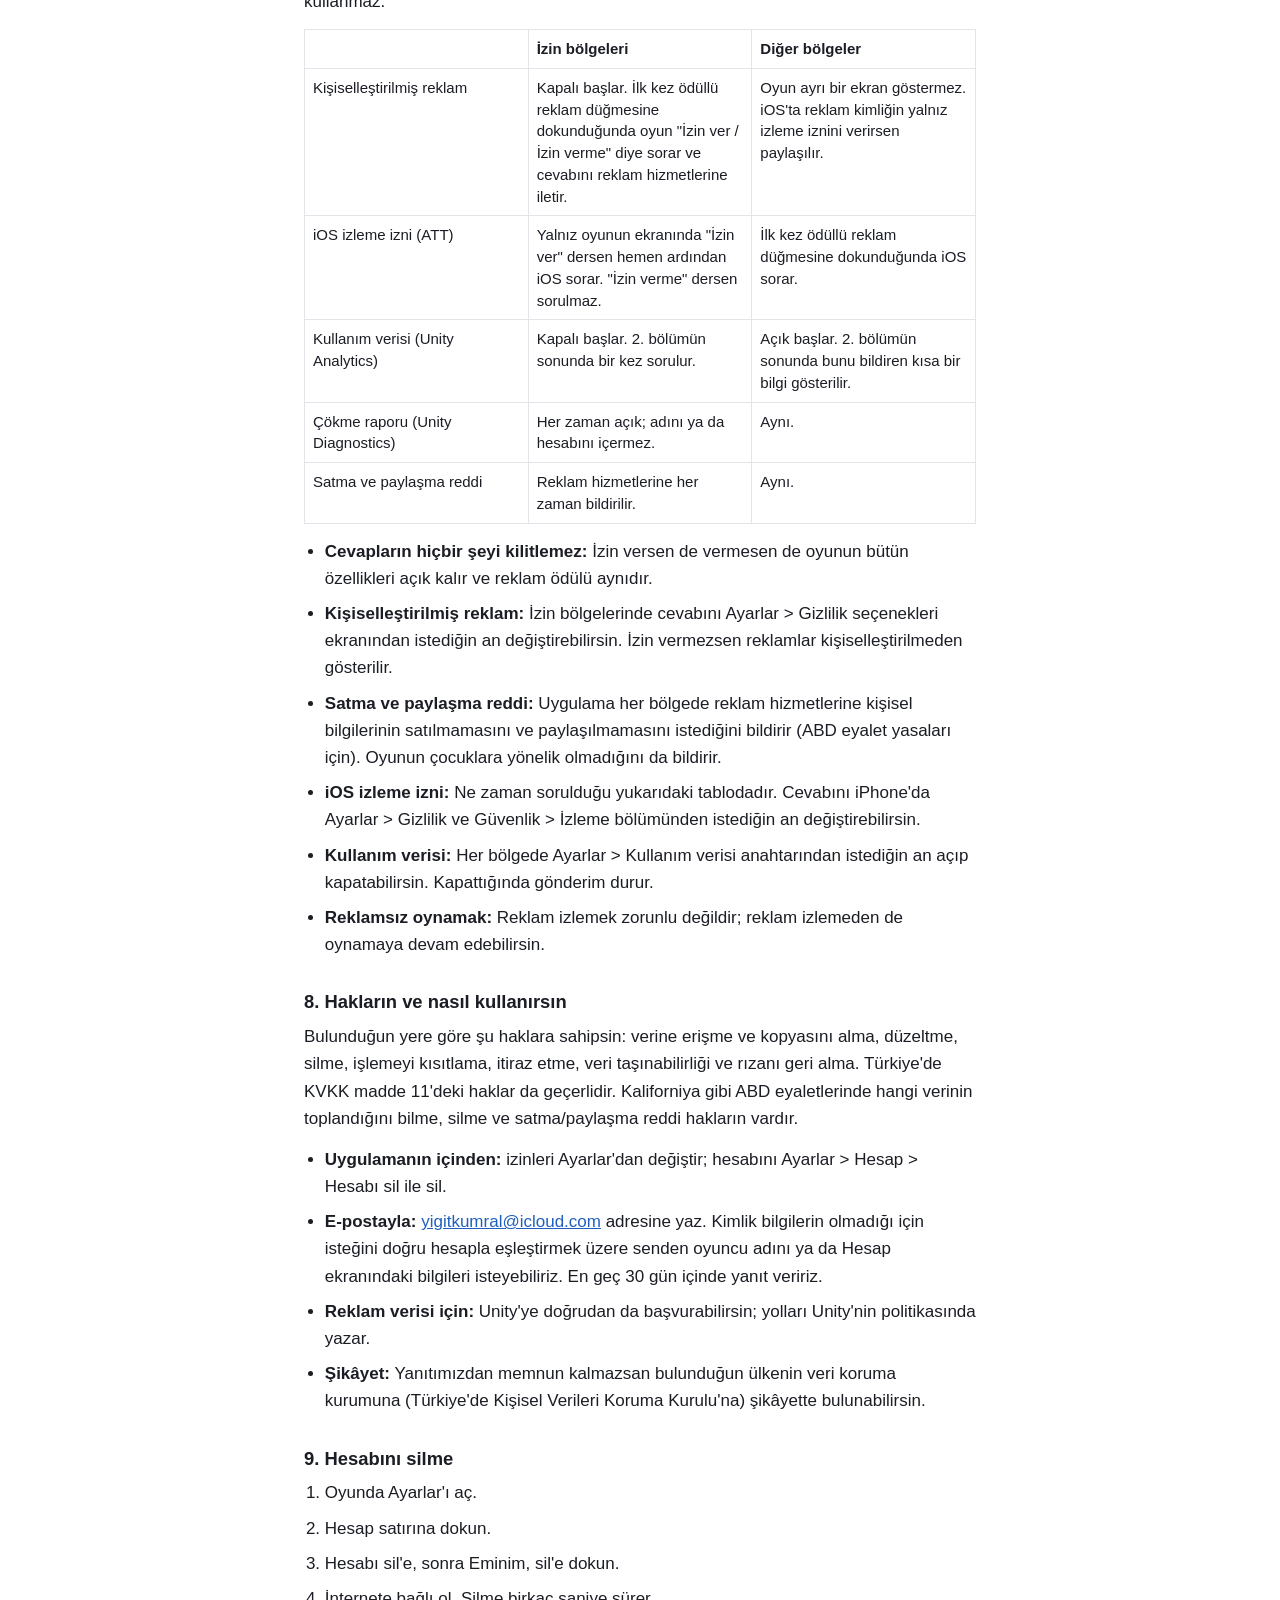
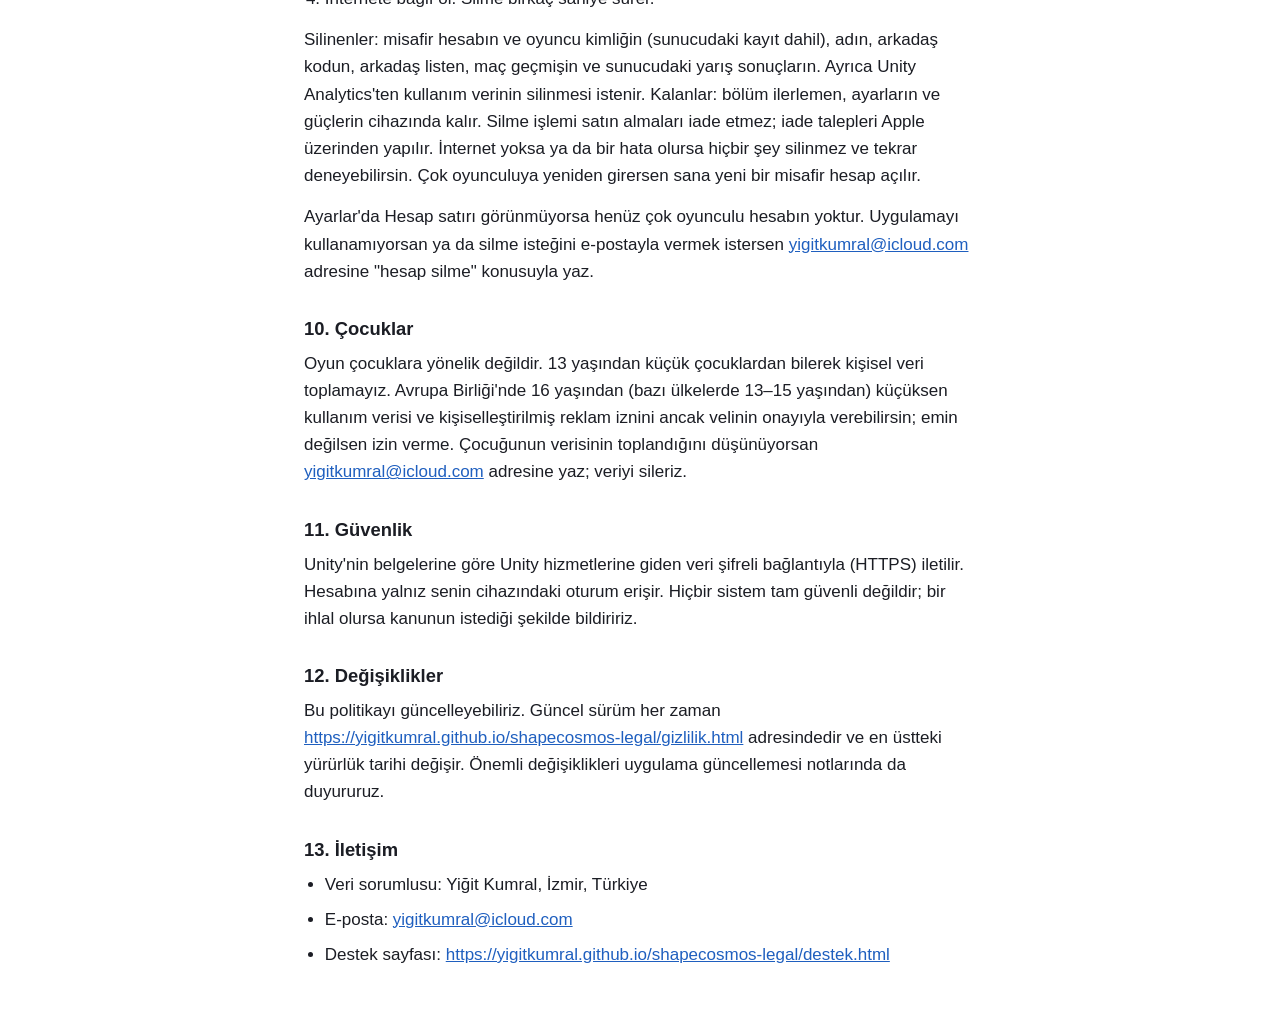
==== commit 28cfffd1: "Usage data question and notice move to the end of level 2 (both region groups)" ====
--- a/gizlilik.html
+++ b/gizlilik.html
@@ -18,7 +18,7 @@
 <li>Çok oyunculu yarışa girince oyun senin için otomatik bir misafir hesap açar. Hesapta bir oyuncu kimliği, kullanıcı adın, arkadaş listen ve yarış sonuçların bulunur. Bunlar Unity Gaming Services'te tutulur.</li>
 <li>Hesabını istediğin an oyunun içinden silebilirsin: Ayarlar &gt; Hesap &gt; Hesabı sil.</li>
 <li>Reklam yalnız sen istediğinde gösterilir (ödüllü reklam). Reklamları Unity LevelPlay ve Unity Ads sunar.</li>
-<li>Oyun açılırken sana hiçbir şey sormaz. İzinleri bulunduğun bölgeye göre ilk ödüllü reklamda ya da 1. bölümün sonunda sorar (7. bölüm).</li>
+<li>Oyun açılırken sana hiçbir şey sormaz. İzinleri bulunduğun bölgeye göre ilk ödüllü reklamda ya da 2. bölümün sonunda sorar (7. bölüm).</li>
 <li>Avrupa Birliği, AEA, Birleşik Krallık, İsviçre ve Türkiye'de (ya da cihaz bölgesi okunamazsa) kişiselleştirilmiş reklam ve kullanım verisi kapalı başlar. Yalnız sen izin verirsen açılır.</li>
 <li>Diğer ülkelerde kullanım verisi açık başlar ve Ayarlar'dan kapatabilirsin. iOS'ta reklam kimliğin yalnız izleme iznini verirsen paylaşılır.</li>
 <li>İzin cevapların hiçbir özelliği kilitlemez; reklam ödülü her durumda aynıdır.</li>
@@ -38,7 +38,7 @@
 <li><strong>Yarış sonuçları:</strong> Arkadaş odasındaki yarışlarda kendi sonucun (adın, oyuncu kimliğin, bölüm başına süren, hata sayın, bitirip bitirmediğin) Unity Cloud Save'e yazılır. Böylece uygulama kapansa bile herkes aynı sonuç tablosunu görür. Bu kaydı yarıştığın oyuncular okur; kayıt Unity'de herkese açık okuma türüyle tutulur, yalnız sen değiştirebilirsin. Hızlı 1v1 yarışlarının sonucu sunucuya yazılmaz.</li>
 <li><strong>Satın almalar:</strong> Satış İstasyonu'ndaki paketleri App Store üzerinden satın alırsın. Ödemeyi Apple işler; kart ya da ödeme bilgin bize gelmez. Oyun, paketi teslim etmek ve aynı siparişi iki kez vermemek için ürün kimliğini ve işlem kimliğini cihazında saklar.</li>
 <li><strong>Reklam ve reklam kimliği:</strong> Ödüllü reklam izlediğinde Unity LevelPlay ve Unity Ads reklam göstermek, ölçmek ve dolandırıcılığı önlemek için cihazından veri toplar: cihaz tanımlayıcıları, IP adresinden çıkarılan yaklaşık konum, cihaz ve uygulama bilgileri, reklamla etkileşimler. iOS'ta reklam kimliği (IDFA) yalnız izleme iznini verirsen paylaşılır. İzin bölgelerinde (7. bölüm) kişiselleştirilmiş reklam yalnız sen izin verirsen gösterilir; izin vermezsen reklamlar kişiselleştirilmeden gösterilir. Bu hizmetler bu veriler için kendi politikalarına göre bağımsız veri sorumlusudur.</li>
-<li><strong>Kullanım verisi:</strong> İzin bölgelerinde (7. bölüm) kullanım verisi kapalı başlar; oyun 1. bölümün sonunda bir kez sorar ve yalnız izin verirsen gönderir. Diğer bölgelerde açık başlar; oyun ilk açılışta bunu kısa bir bilgiyle bildirir ve Ayarlar &gt; Kullanım verisi anahtarından istediğin an kapatabilirsin. Unity Analytics ile şunları göndeririz: başlattığın, bitirdiğin ya da bıraktığın bölümler, süre, dokunuşlar ve döndürmeler, kaybedilen canlar, güç kullanımı ve güç reklamlarının sonucu, gördüğün öğretici kartlar, kare hızı, cihaz modeli ve bellek miktarı. Unity Analytics bunlara oyuncu ya da kurulum kimliği, cihaz ve işletim sistemi bilgisi ve IP adresinden çıkarılan ülkeyi ekler. Bu veriyi yalnız oyunu iyileştirmek için kullanırız; reklam için kullanmayız.</li>
+<li><strong>Kullanım verisi:</strong> İzin bölgelerinde (7. bölüm) kullanım verisi kapalı başlar; oyun 2. bölümün sonunda bir kez sorar ve yalnız izin verirsen gönderir. Diğer bölgelerde açık başlar; oyun 2. bölümün sonunda bunu kısa bir bilgiyle bildirir ve Ayarlar &gt; Kullanım verisi anahtarından istediğin an kapatabilirsin. Unity Analytics ile şunları göndeririz: başlattığın, bitirdiğin ya da bıraktığın bölümler, süre, dokunuşlar ve döndürmeler, kaybedilen canlar, güç kullanımı ve güç reklamlarının sonucu, gördüğün öğretici kartlar, kare hızı, cihaz modeli ve bellek miktarı. Unity Analytics bunlara oyuncu ya da kurulum kimliği, cihaz ve işletim sistemi bilgisi ve IP adresinden çıkarılan ülkeyi ekler. Bu veriyi yalnız oyunu iyileştirmek için kullanırız; reklam için kullanmayız.</li>
 <li><strong>Çökme raporu:</strong> Uygulama çöktüğünde ya da beklenmeyen bir hata oluştuğunda, hatayı bulup düzeltebilmemiz için Unity'nin Diagnostics hizmeti üzerinden teknik bir hata raporu gönderilir. Rapor cihaz modeli, işletim sistemi, uygulama sürümü ve hata kaydı gibi teknik bilgileri ve rastgele bir kurulum kimliğini içerir; adını, e-postanı ya da hesabını içermez ve reklam ya da izleme için kullanılmaz. Bu rapor izne bağlı değildir ve her bölgede gönderilir.</li>
 <li><strong>Bize yazdığında:</strong> <a href="mailto:yigitkumral@icloud.com" class="email">yigitkumral@icloud.com</a> adresine yazarsan e-posta adresini, mesajını ve eklediğin bilgileri alırız. Bunları yalnız sana yanıt vermek ve bildirdiğin hatayı düzeltmek için kullanırız.</li>
 <li><strong>İzinler:</strong> Oyun iOS'ta yalnız izleme iznini (App Tracking Transparency) isteyebilir: izin bölgelerinde yalnız oyunun ekranında kişiselleştirilmiş reklama izin verirsen, diğer bölgelerde ilk kez ödüllü reklam düğmesine dokunduğunda. Mikrofon, kamera, konum, rehber ya da fotoğraf izni istemez.</li>
@@ -107,8 +107,8 @@
 </tr>
 <tr>
 <td>Kullanım verisi (Unity Analytics)</td>
-<td>Kapalı başlar. 1. bölümün sonunda bir kez sorulur.</td>
-<td>Açık başlar. İlk açılışta bunu bildiren kısa bir bilgi gösterilir.</td>
+<td>Kapalı başlar. 2. bölümün sonunda bir kez sorulur.</td>
+<td>Açık başlar. 2. bölümün sonunda bunu bildiren kısa bir bilgi gösterilir.</td>
 </tr>
 <tr>
 <td>Çökme raporu (Unity Diagnostics)</td>
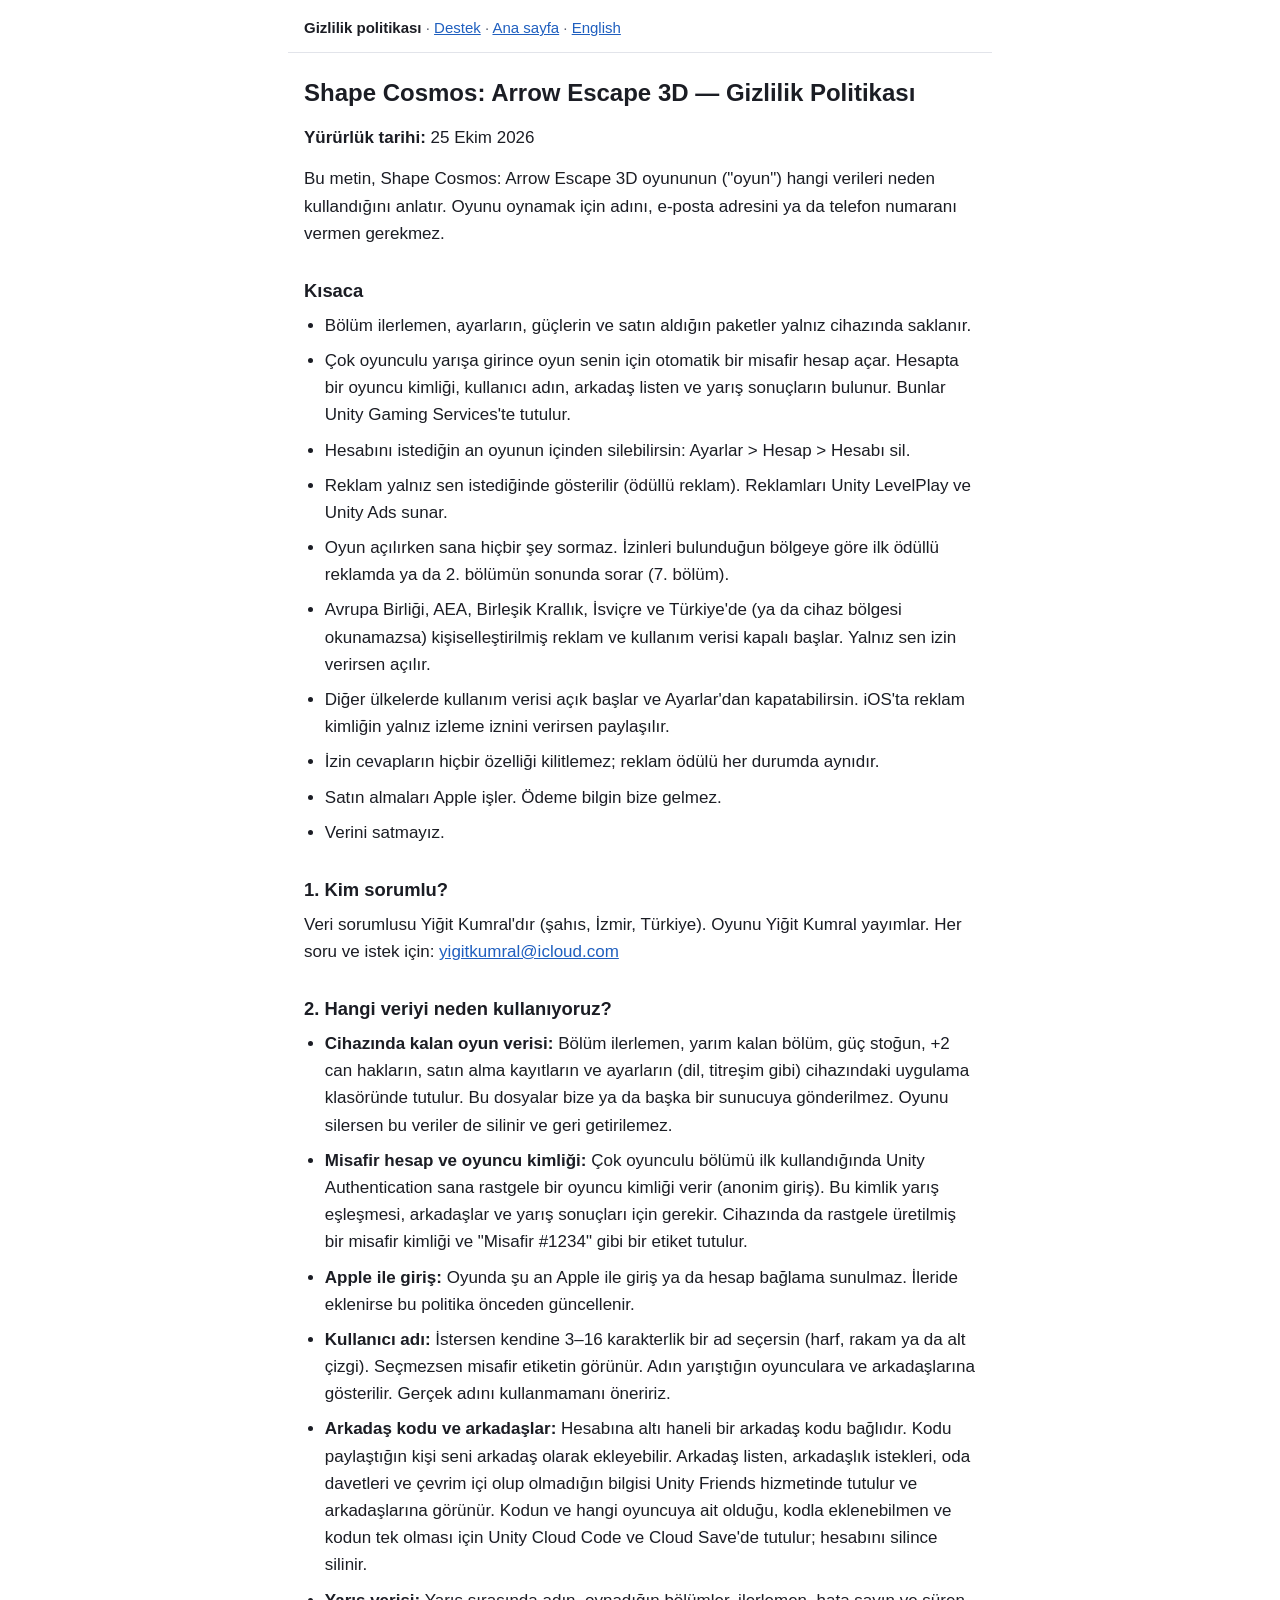
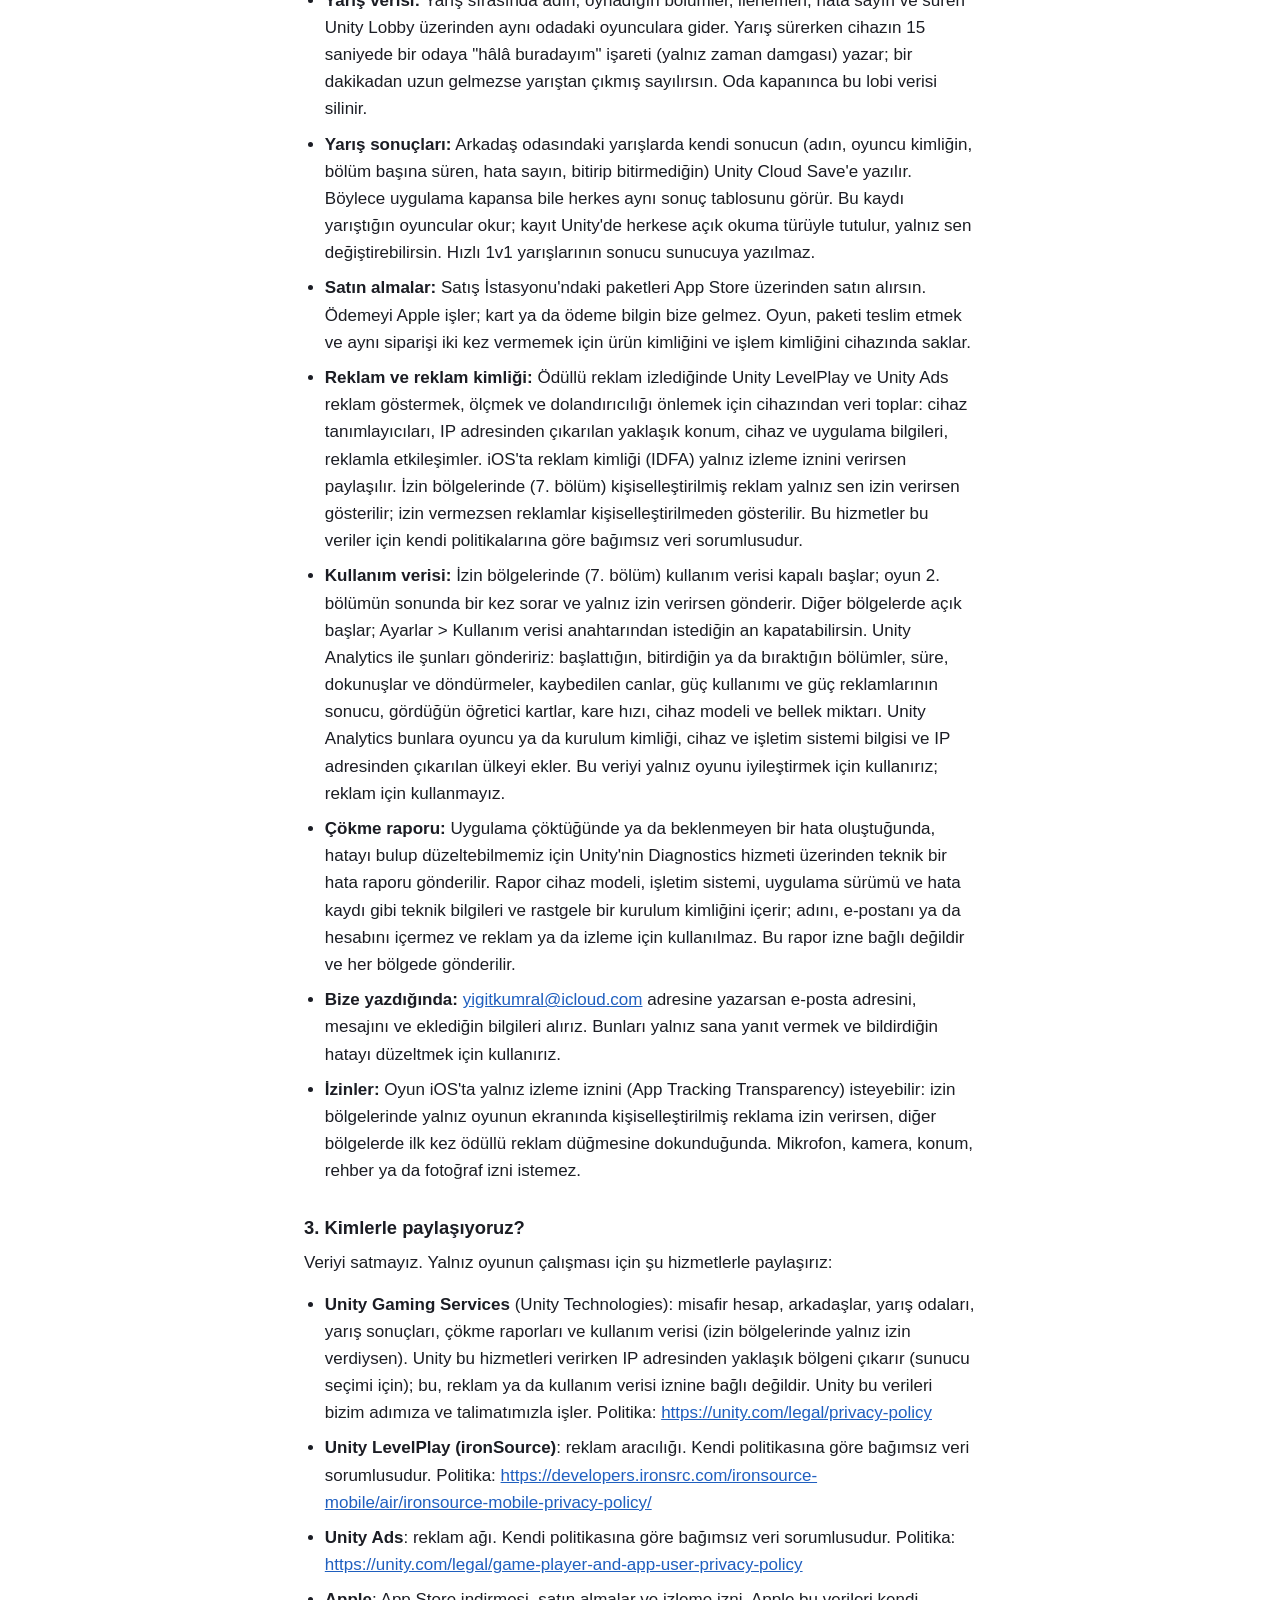
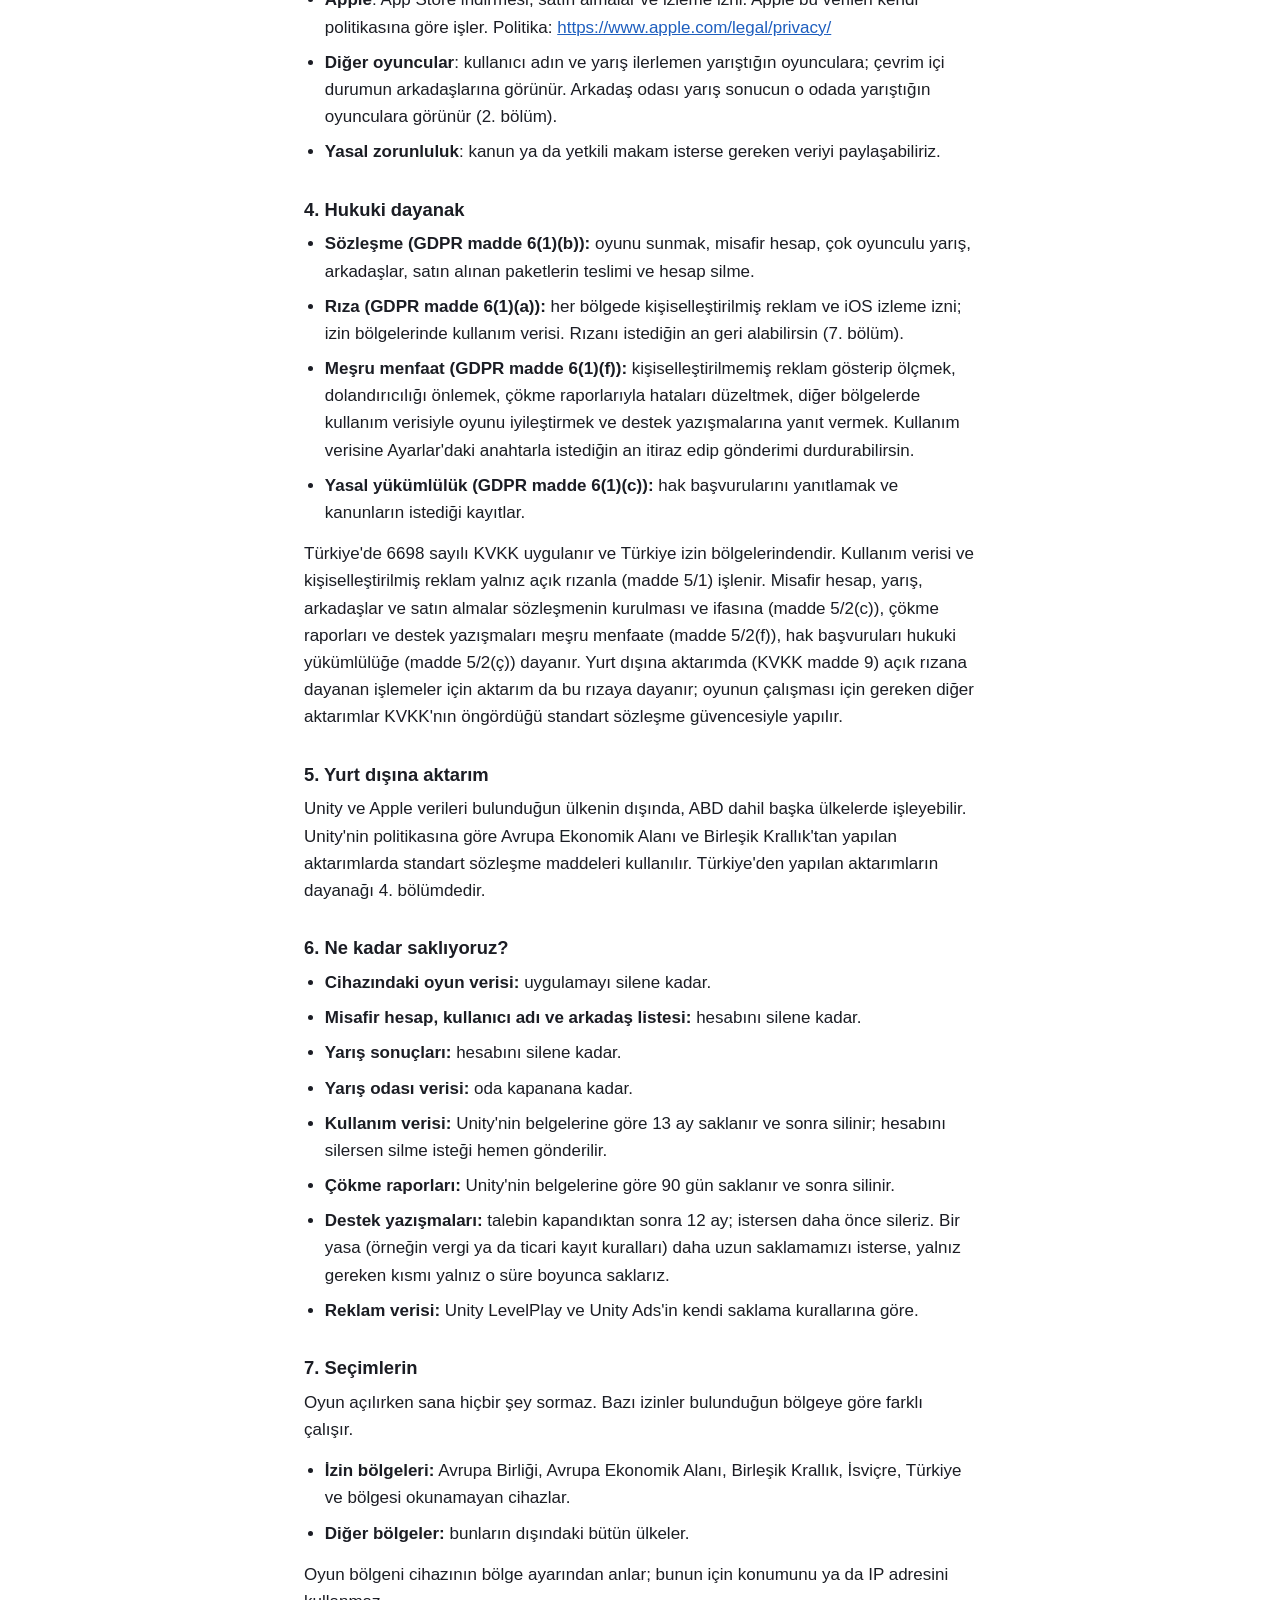
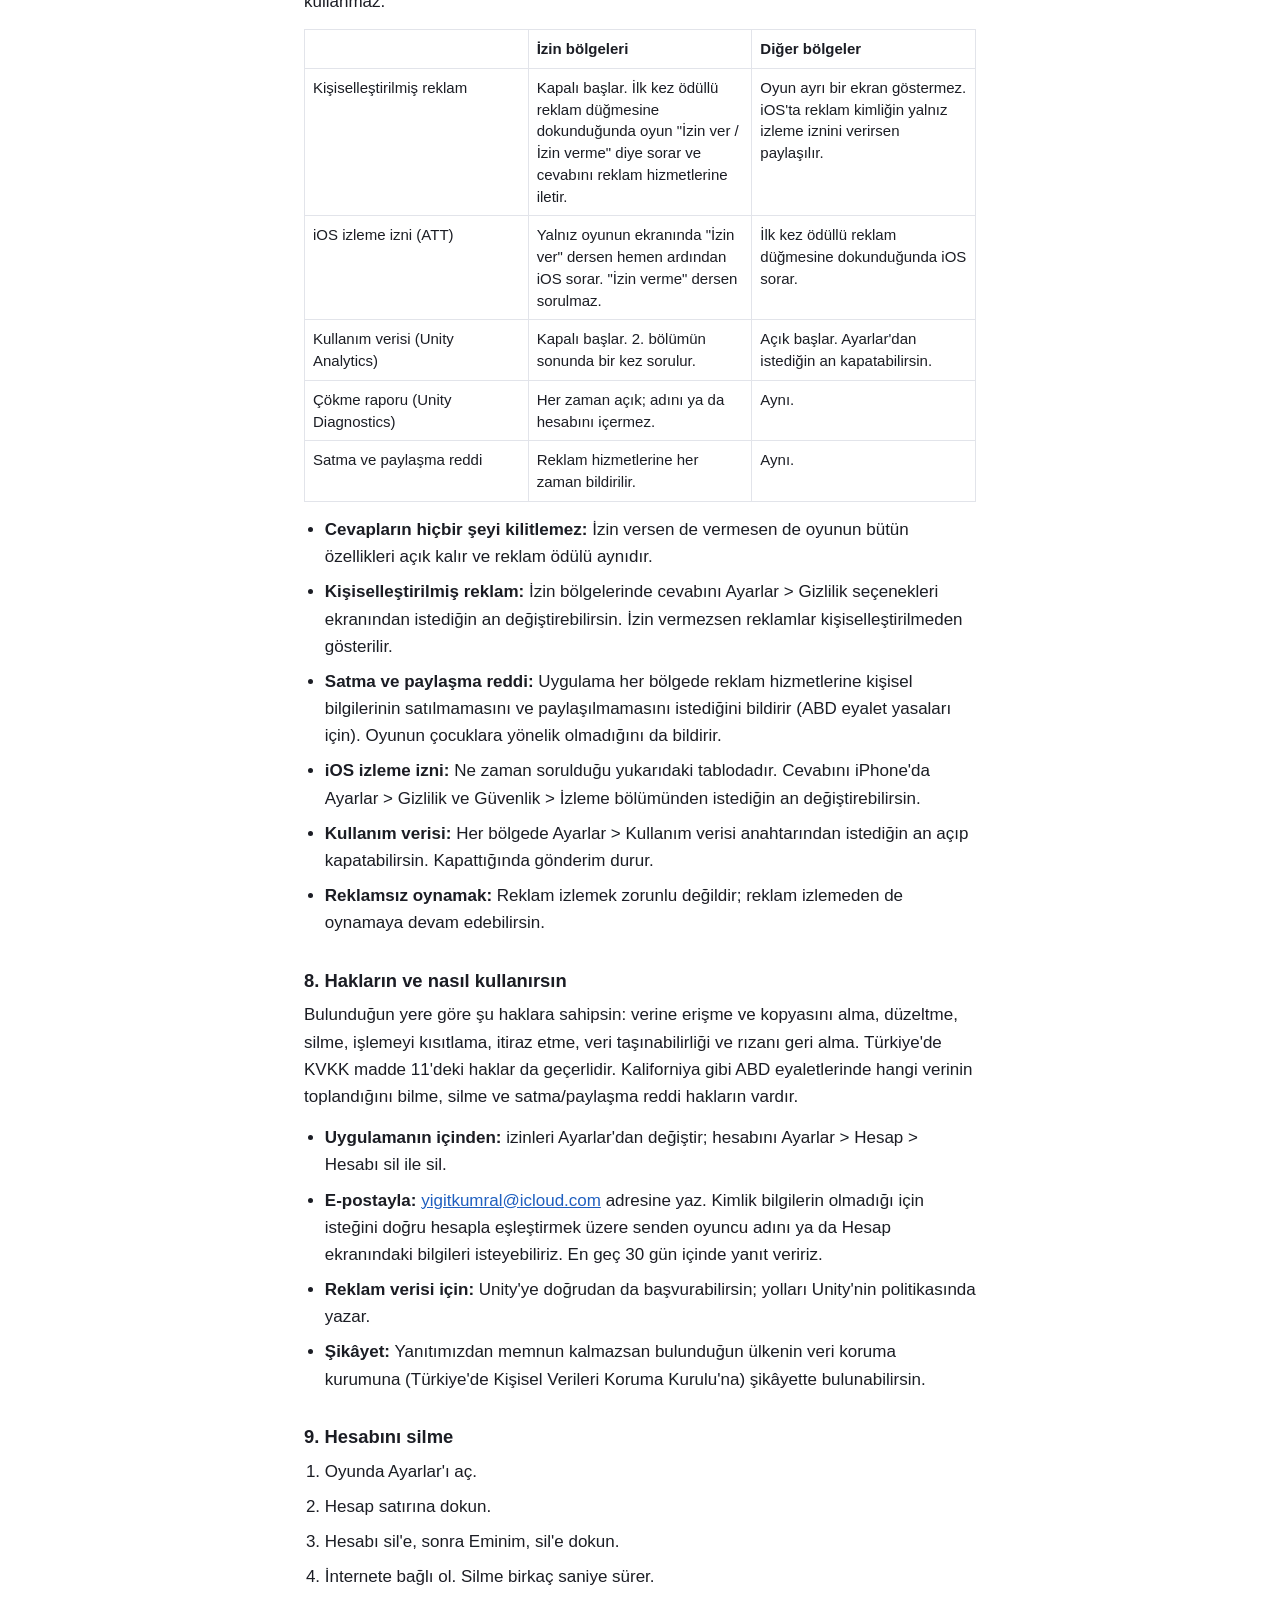
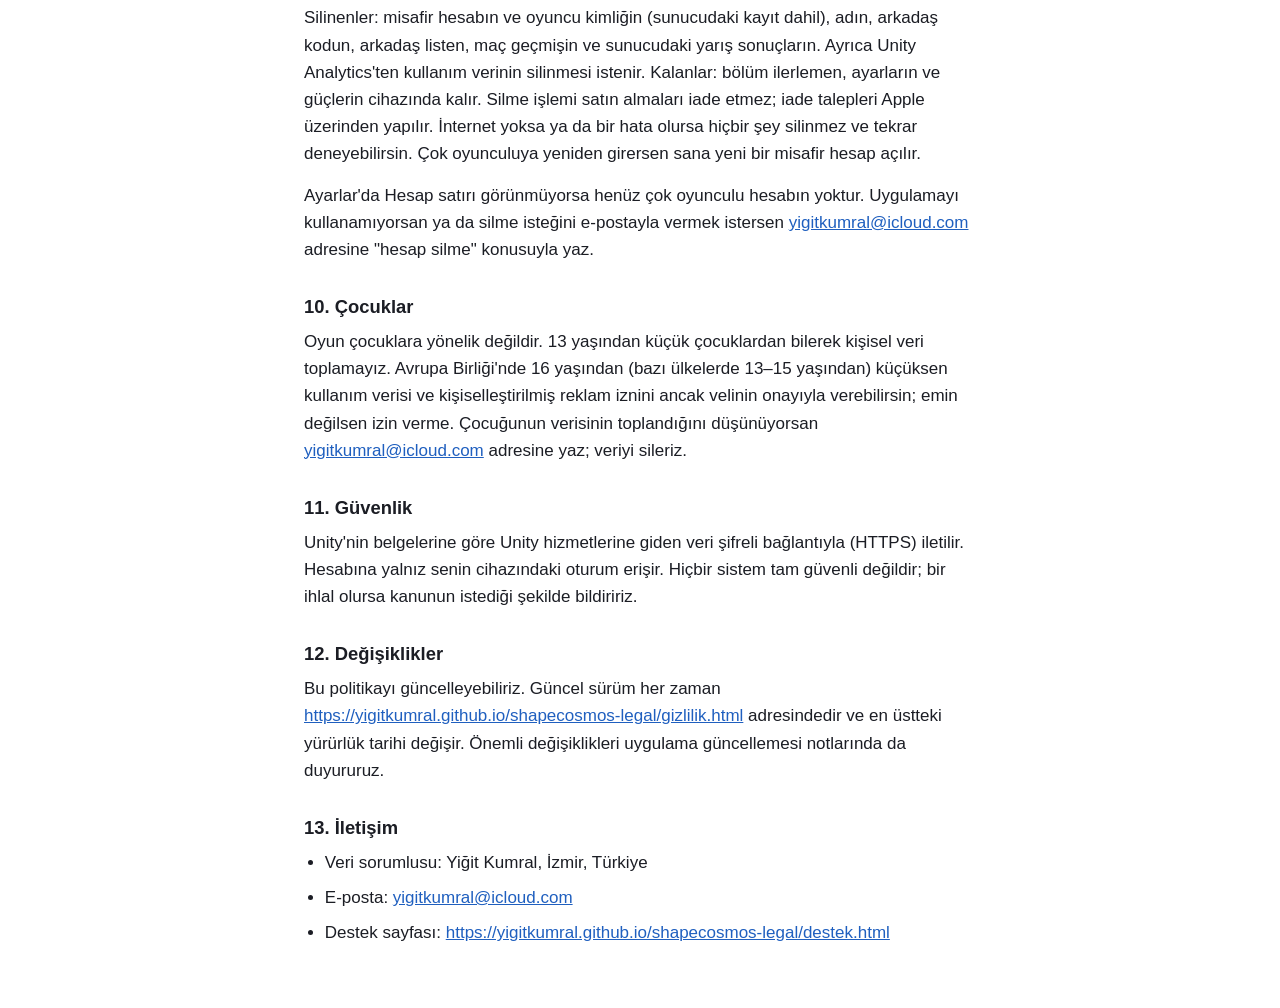
==== commit 3a7d2a34: "Outside the consent regions usage data starts on without an in-game notice; Settings switch remains" ====
--- a/gizlilik.html
+++ b/gizlilik.html
@@ -38,7 +38,7 @@
 <li><strong>Yarış sonuçları:</strong> Arkadaş odasındaki yarışlarda kendi sonucun (adın, oyuncu kimliğin, bölüm başına süren, hata sayın, bitirip bitirmediğin) Unity Cloud Save'e yazılır. Böylece uygulama kapansa bile herkes aynı sonuç tablosunu görür. Bu kaydı yarıştığın oyuncular okur; kayıt Unity'de herkese açık okuma türüyle tutulur, yalnız sen değiştirebilirsin. Hızlı 1v1 yarışlarının sonucu sunucuya yazılmaz.</li>
 <li><strong>Satın almalar:</strong> Satış İstasyonu'ndaki paketleri App Store üzerinden satın alırsın. Ödemeyi Apple işler; kart ya da ödeme bilgin bize gelmez. Oyun, paketi teslim etmek ve aynı siparişi iki kez vermemek için ürün kimliğini ve işlem kimliğini cihazında saklar.</li>
 <li><strong>Reklam ve reklam kimliği:</strong> Ödüllü reklam izlediğinde Unity LevelPlay ve Unity Ads reklam göstermek, ölçmek ve dolandırıcılığı önlemek için cihazından veri toplar: cihaz tanımlayıcıları, IP adresinden çıkarılan yaklaşık konum, cihaz ve uygulama bilgileri, reklamla etkileşimler. iOS'ta reklam kimliği (IDFA) yalnız izleme iznini verirsen paylaşılır. İzin bölgelerinde (7. bölüm) kişiselleştirilmiş reklam yalnız sen izin verirsen gösterilir; izin vermezsen reklamlar kişiselleştirilmeden gösterilir. Bu hizmetler bu veriler için kendi politikalarına göre bağımsız veri sorumlusudur.</li>
-<li><strong>Kullanım verisi:</strong> İzin bölgelerinde (7. bölüm) kullanım verisi kapalı başlar; oyun 2. bölümün sonunda bir kez sorar ve yalnız izin verirsen gönderir. Diğer bölgelerde açık başlar; oyun 2. bölümün sonunda bunu kısa bir bilgiyle bildirir ve Ayarlar &gt; Kullanım verisi anahtarından istediğin an kapatabilirsin. Unity Analytics ile şunları göndeririz: başlattığın, bitirdiğin ya da bıraktığın bölümler, süre, dokunuşlar ve döndürmeler, kaybedilen canlar, güç kullanımı ve güç reklamlarının sonucu, gördüğün öğretici kartlar, kare hızı, cihaz modeli ve bellek miktarı. Unity Analytics bunlara oyuncu ya da kurulum kimliği, cihaz ve işletim sistemi bilgisi ve IP adresinden çıkarılan ülkeyi ekler. Bu veriyi yalnız oyunu iyileştirmek için kullanırız; reklam için kullanmayız.</li>
+<li><strong>Kullanım verisi:</strong> İzin bölgelerinde (7. bölüm) kullanım verisi kapalı başlar; oyun 2. bölümün sonunda bir kez sorar ve yalnız izin verirsen gönderir. Diğer bölgelerde açık başlar; Ayarlar &gt; Kullanım verisi anahtarından istediğin an kapatabilirsin. Unity Analytics ile şunları göndeririz: başlattığın, bitirdiğin ya da bıraktığın bölümler, süre, dokunuşlar ve döndürmeler, kaybedilen canlar, güç kullanımı ve güç reklamlarının sonucu, gördüğün öğretici kartlar, kare hızı, cihaz modeli ve bellek miktarı. Unity Analytics bunlara oyuncu ya da kurulum kimliği, cihaz ve işletim sistemi bilgisi ve IP adresinden çıkarılan ülkeyi ekler. Bu veriyi yalnız oyunu iyileştirmek için kullanırız; reklam için kullanmayız.</li>
 <li><strong>Çökme raporu:</strong> Uygulama çöktüğünde ya da beklenmeyen bir hata oluştuğunda, hatayı bulup düzeltebilmemiz için Unity'nin Diagnostics hizmeti üzerinden teknik bir hata raporu gönderilir. Rapor cihaz modeli, işletim sistemi, uygulama sürümü ve hata kaydı gibi teknik bilgileri ve rastgele bir kurulum kimliğini içerir; adını, e-postanı ya da hesabını içermez ve reklam ya da izleme için kullanılmaz. Bu rapor izne bağlı değildir ve her bölgede gönderilir.</li>
 <li><strong>Bize yazdığında:</strong> <a href="mailto:yigitkumral@icloud.com" class="email">yigitkumral@icloud.com</a> adresine yazarsan e-posta adresini, mesajını ve eklediğin bilgileri alırız. Bunları yalnız sana yanıt vermek ve bildirdiğin hatayı düzeltmek için kullanırız.</li>
 <li><strong>İzinler:</strong> Oyun iOS'ta yalnız izleme iznini (App Tracking Transparency) isteyebilir: izin bölgelerinde yalnız oyunun ekranında kişiselleştirilmiş reklama izin verirsen, diğer bölgelerde ilk kez ödüllü reklam düğmesine dokunduğunda. Mikrofon, kamera, konum, rehber ya da fotoğraf izni istemez.</li>
@@ -108,7 +108,7 @@
 <tr>
 <td>Kullanım verisi (Unity Analytics)</td>
 <td>Kapalı başlar. 2. bölümün sonunda bir kez sorulur.</td>
-<td>Açık başlar. 2. bölümün sonunda bunu bildiren kısa bir bilgi gösterilir.</td>
+<td>Açık başlar. Ayarlar'dan istediğin an kapatabilirsin.</td>
 </tr>
 <tr>
 <td>Çökme raporu (Unity Diagnostics)</td>
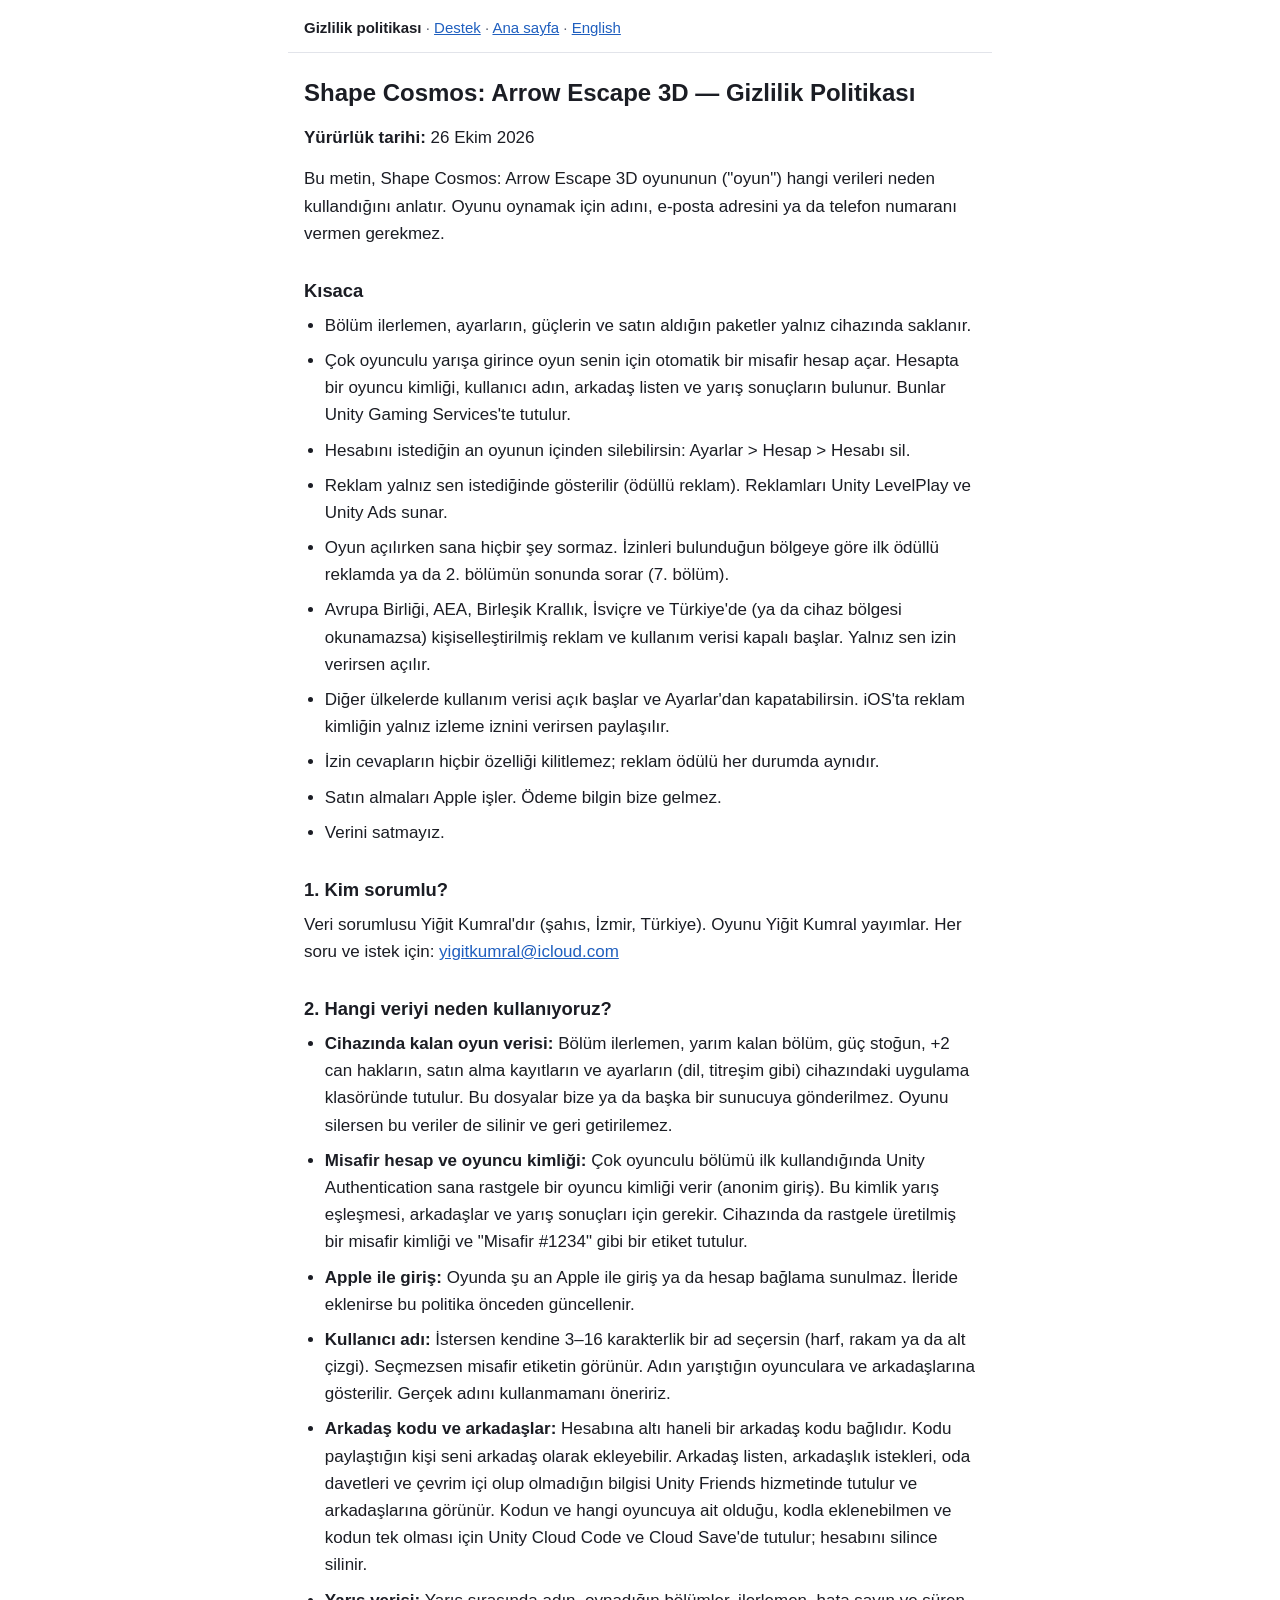
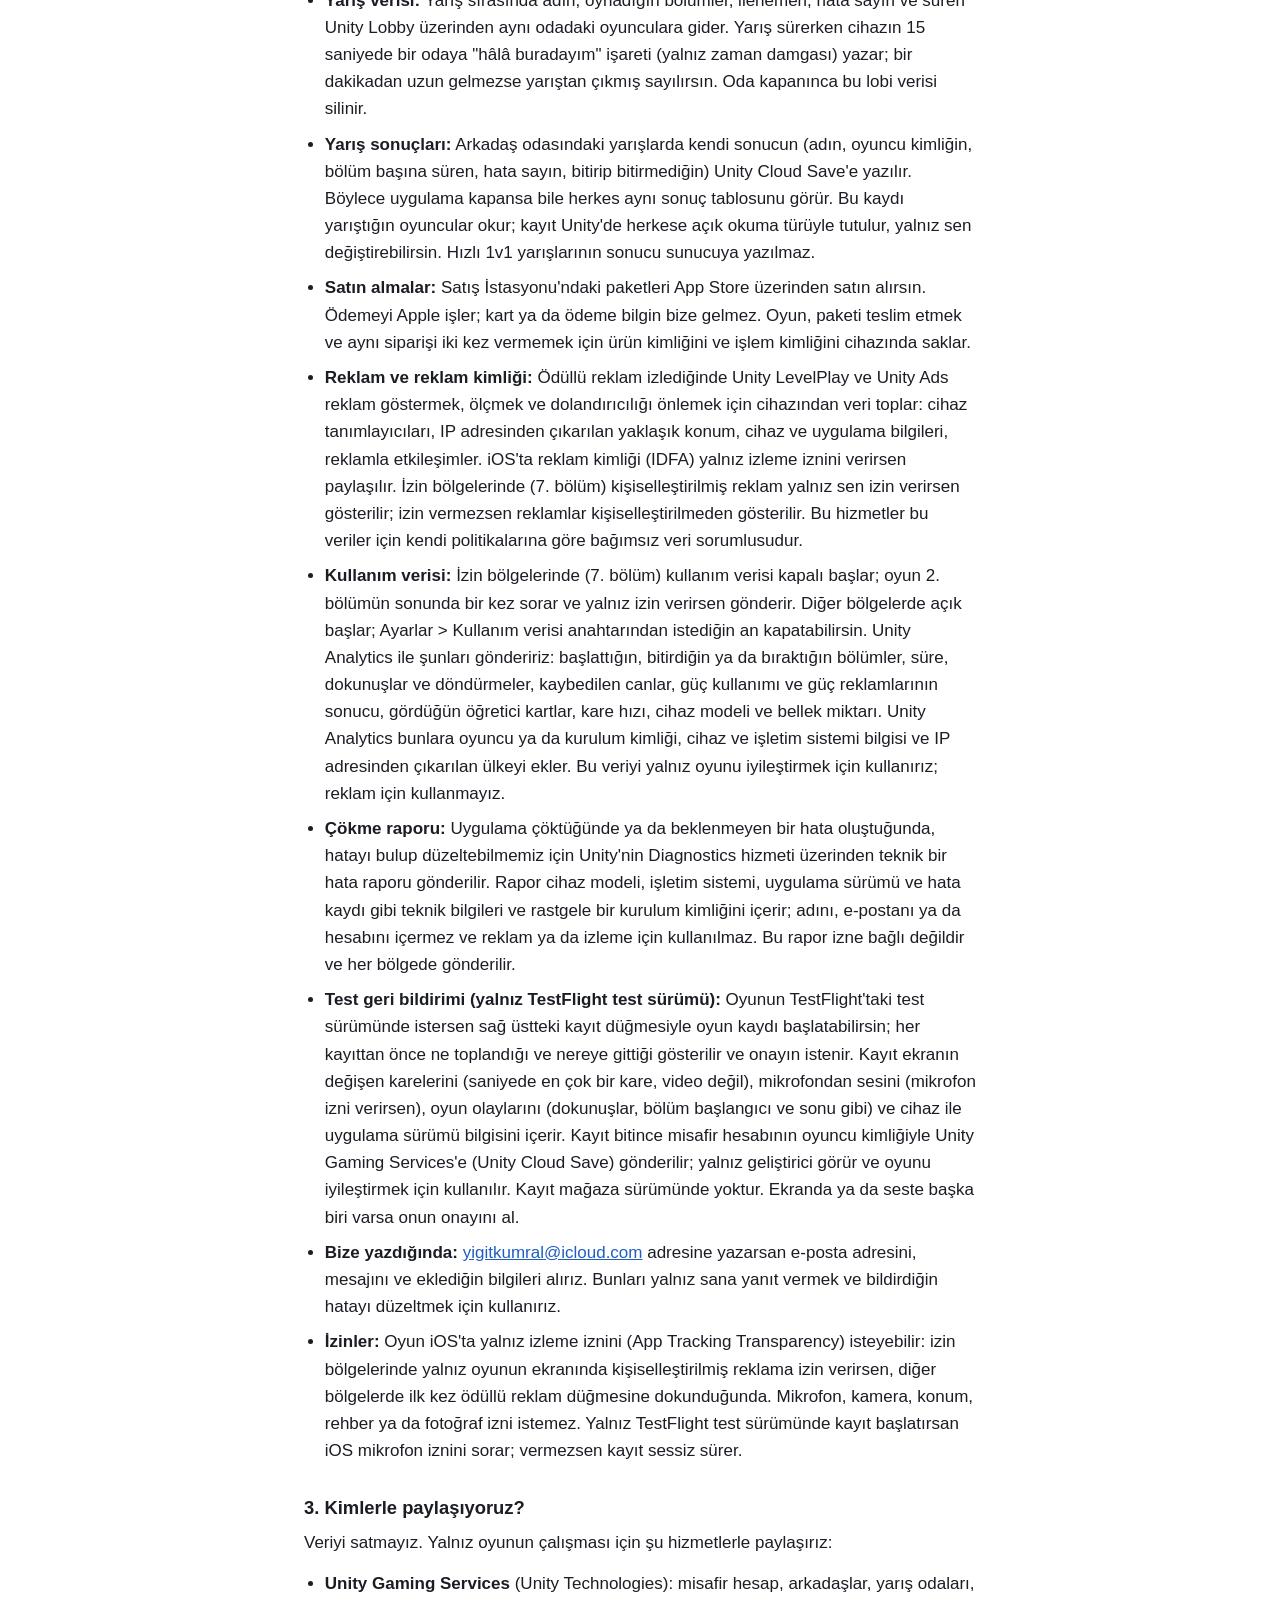
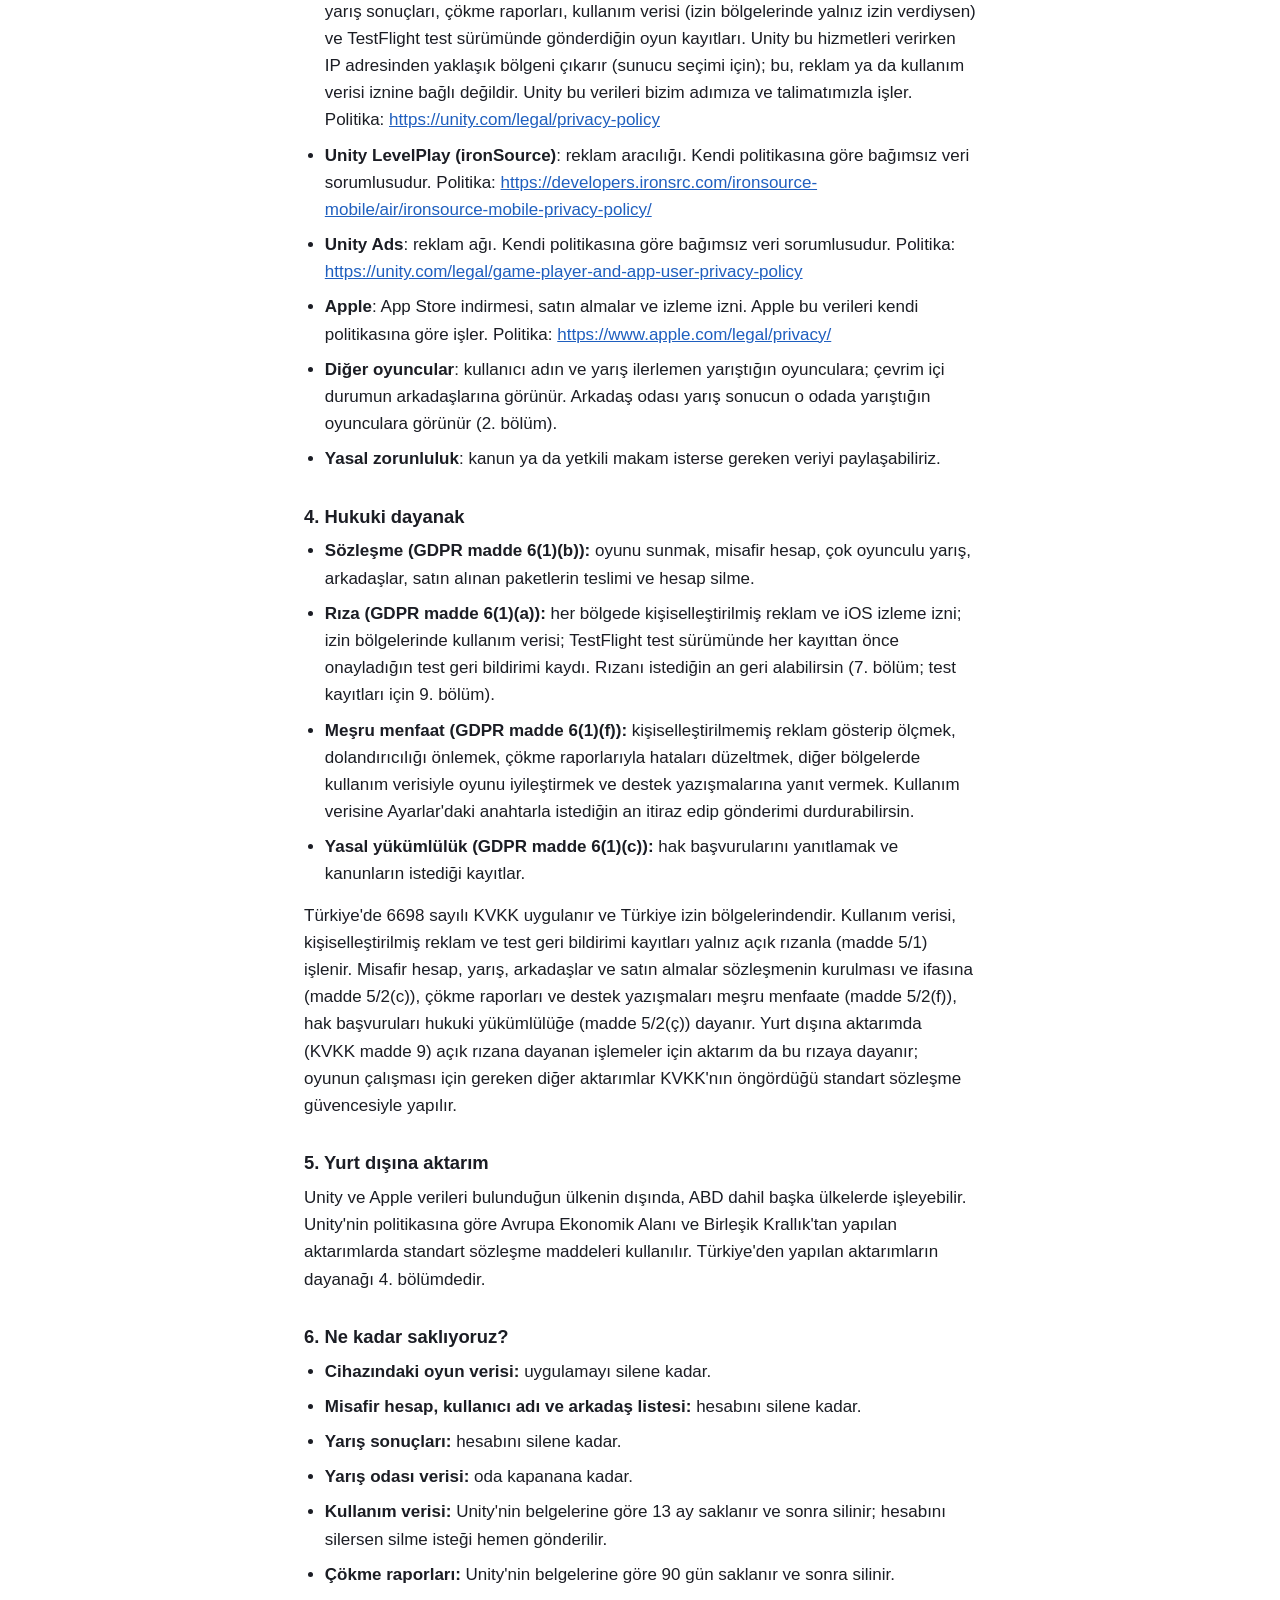
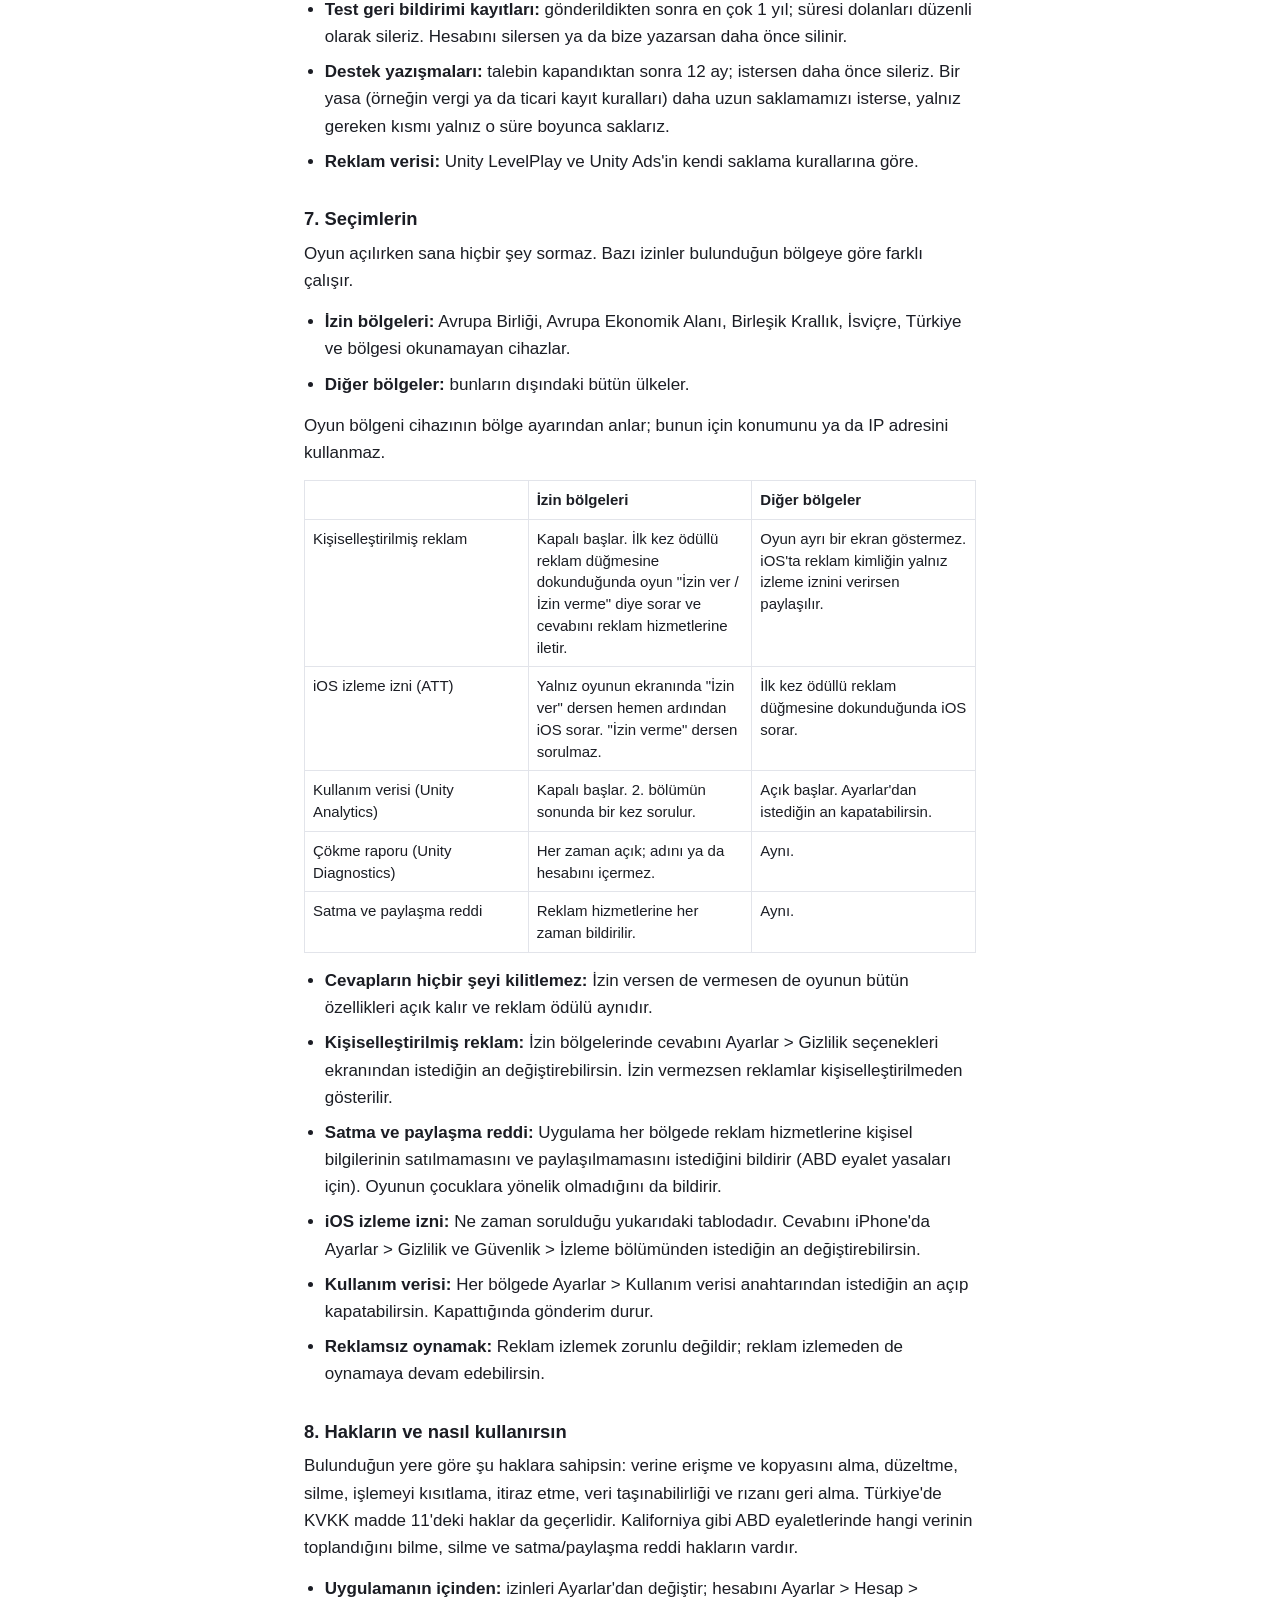
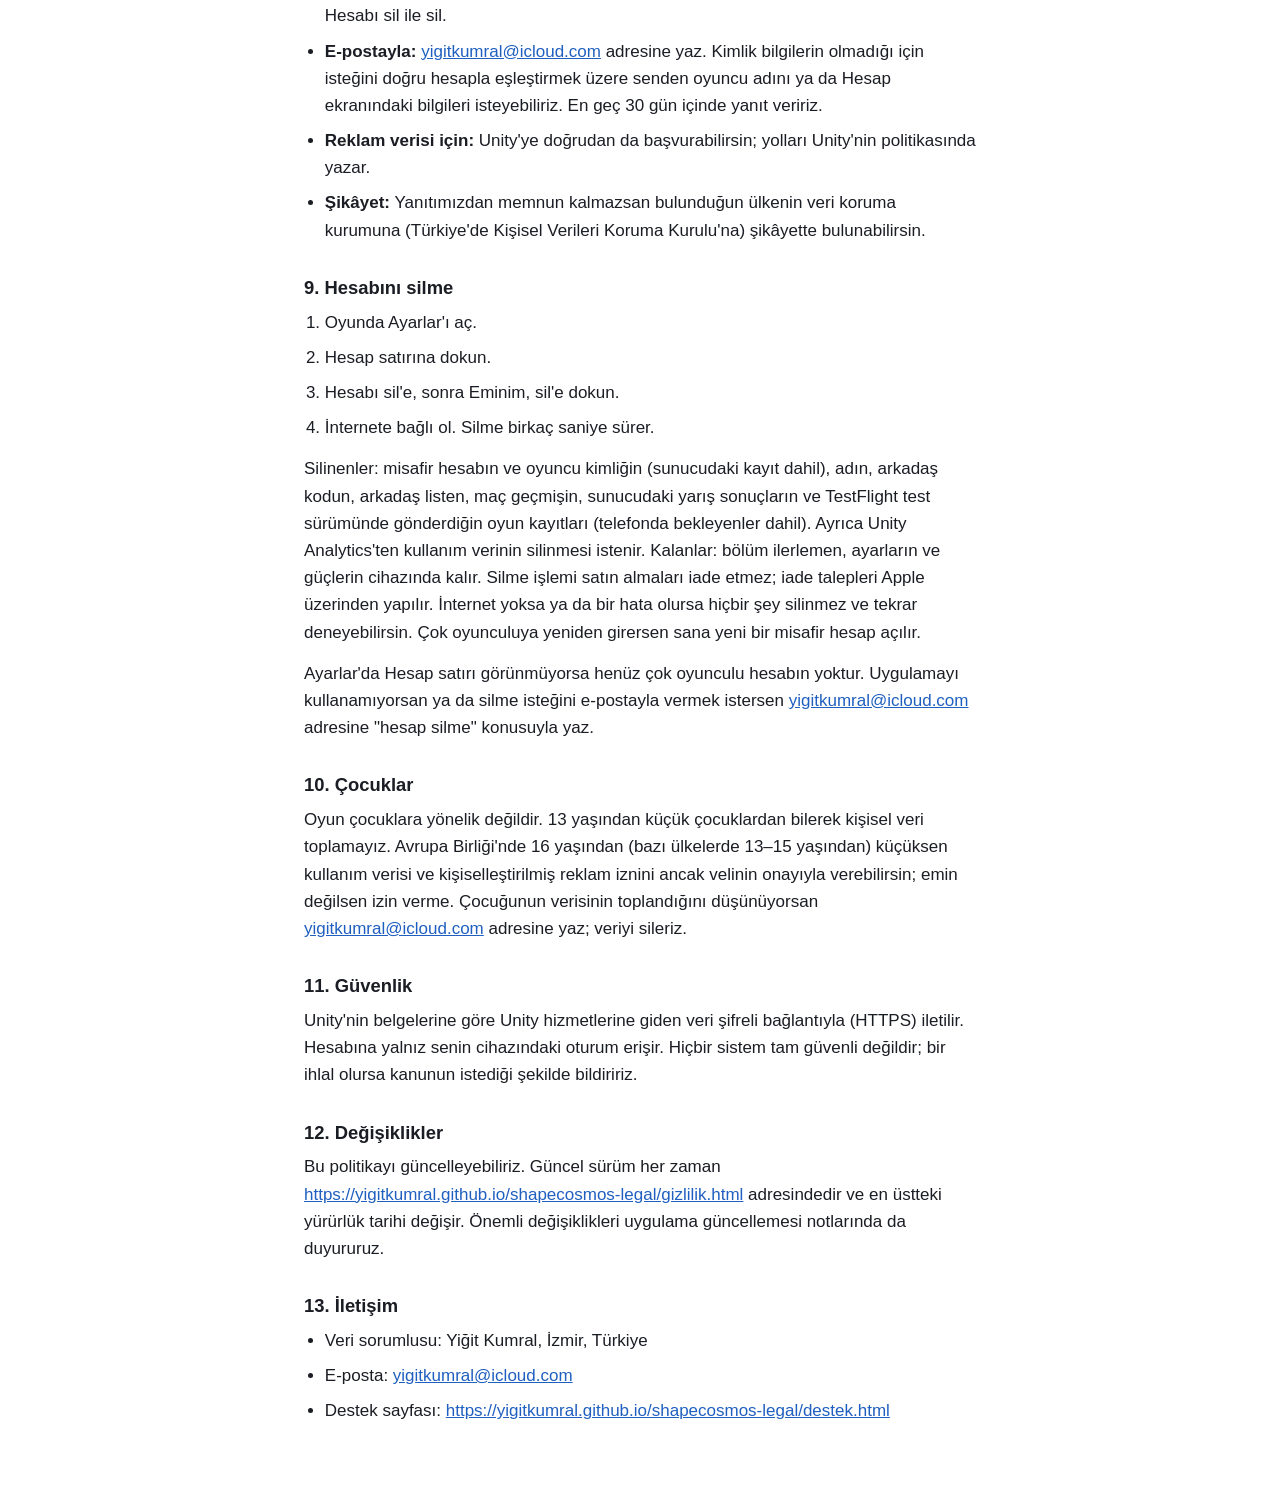
==== commit 854332f5: "Test feedback (beta build): recordings, Cloud Save Files storage for one year, deletion path" ====
--- a/gizlilik.html
+++ b/gizlilik.html
@@ -10,7 +10,7 @@
 <header><nav><a href="gizlilik.html" aria-current="page">Gizlilik politikası</a> · <a href="destek.html">Destek</a> · <a href="index.html">Ana sayfa</a> · <a href="privacy.html">English</a></nav></header>
 <main>
 <h1>Shape Cosmos: Arrow Escape 3D — Gizlilik Politikası</h1>
-<p><strong>Yürürlük tarihi:</strong> 25 Ekim 2026</p>
+<p><strong>Yürürlük tarihi:</strong> 26 Ekim 2026</p>
 <p>Bu metin, Shape Cosmos: Arrow Escape 3D oyununun ("oyun") hangi verileri neden kullandığını anlatır. Oyunu oynamak için adını, e-posta adresini ya da telefon numaranı vermen gerekmez.</p>
 <h2>Kısaca</h2>
 <ul>
@@ -40,13 +40,14 @@
 <li><strong>Reklam ve reklam kimliği:</strong> Ödüllü reklam izlediğinde Unity LevelPlay ve Unity Ads reklam göstermek, ölçmek ve dolandırıcılığı önlemek için cihazından veri toplar: cihaz tanımlayıcıları, IP adresinden çıkarılan yaklaşık konum, cihaz ve uygulama bilgileri, reklamla etkileşimler. iOS'ta reklam kimliği (IDFA) yalnız izleme iznini verirsen paylaşılır. İzin bölgelerinde (7. bölüm) kişiselleştirilmiş reklam yalnız sen izin verirsen gösterilir; izin vermezsen reklamlar kişiselleştirilmeden gösterilir. Bu hizmetler bu veriler için kendi politikalarına göre bağımsız veri sorumlusudur.</li>
 <li><strong>Kullanım verisi:</strong> İzin bölgelerinde (7. bölüm) kullanım verisi kapalı başlar; oyun 2. bölümün sonunda bir kez sorar ve yalnız izin verirsen gönderir. Diğer bölgelerde açık başlar; Ayarlar &gt; Kullanım verisi anahtarından istediğin an kapatabilirsin. Unity Analytics ile şunları göndeririz: başlattığın, bitirdiğin ya da bıraktığın bölümler, süre, dokunuşlar ve döndürmeler, kaybedilen canlar, güç kullanımı ve güç reklamlarının sonucu, gördüğün öğretici kartlar, kare hızı, cihaz modeli ve bellek miktarı. Unity Analytics bunlara oyuncu ya da kurulum kimliği, cihaz ve işletim sistemi bilgisi ve IP adresinden çıkarılan ülkeyi ekler. Bu veriyi yalnız oyunu iyileştirmek için kullanırız; reklam için kullanmayız.</li>
 <li><strong>Çökme raporu:</strong> Uygulama çöktüğünde ya da beklenmeyen bir hata oluştuğunda, hatayı bulup düzeltebilmemiz için Unity'nin Diagnostics hizmeti üzerinden teknik bir hata raporu gönderilir. Rapor cihaz modeli, işletim sistemi, uygulama sürümü ve hata kaydı gibi teknik bilgileri ve rastgele bir kurulum kimliğini içerir; adını, e-postanı ya da hesabını içermez ve reklam ya da izleme için kullanılmaz. Bu rapor izne bağlı değildir ve her bölgede gönderilir.</li>
+<li><strong>Test geri bildirimi (yalnız TestFlight test sürümü):</strong> Oyunun TestFlight'taki test sürümünde istersen sağ üstteki kayıt düğmesiyle oyun kaydı başlatabilirsin; her kayıttan önce ne toplandığı ve nereye gittiği gösterilir ve onayın istenir. Kayıt ekranın değişen karelerini (saniyede en çok bir kare, video değil), mikrofondan sesini (mikrofon izni verirsen), oyun olaylarını (dokunuşlar, bölüm başlangıcı ve sonu gibi) ve cihaz ile uygulama sürümü bilgisini içerir. Kayıt bitince misafir hesabının oyuncu kimliğiyle Unity Gaming Services'e (Unity Cloud Save) gönderilir; yalnız geliştirici görür ve oyunu iyileştirmek için kullanılır. Kayıt mağaza sürümünde yoktur. Ekranda ya da seste başka biri varsa onun onayını al.</li>
 <li><strong>Bize yazdığında:</strong> <a href="mailto:yigitkumral@icloud.com" class="email">yigitkumral@icloud.com</a> adresine yazarsan e-posta adresini, mesajını ve eklediğin bilgileri alırız. Bunları yalnız sana yanıt vermek ve bildirdiğin hatayı düzeltmek için kullanırız.</li>
-<li><strong>İzinler:</strong> Oyun iOS'ta yalnız izleme iznini (App Tracking Transparency) isteyebilir: izin bölgelerinde yalnız oyunun ekranında kişiselleştirilmiş reklama izin verirsen, diğer bölgelerde ilk kez ödüllü reklam düğmesine dokunduğunda. Mikrofon, kamera, konum, rehber ya da fotoğraf izni istemez.</li>
+<li><strong>İzinler:</strong> Oyun iOS'ta yalnız izleme iznini (App Tracking Transparency) isteyebilir: izin bölgelerinde yalnız oyunun ekranında kişiselleştirilmiş reklama izin verirsen, diğer bölgelerde ilk kez ödüllü reklam düğmesine dokunduğunda. Mikrofon, kamera, konum, rehber ya da fotoğraf izni istemez. Yalnız TestFlight test sürümünde kayıt başlatırsan iOS mikrofon iznini sorar; vermezsen kayıt sessiz sürer.</li>
 </ul>
 <h2>3. Kimlerle paylaşıyoruz?</h2>
 <p>Veriyi satmayız. Yalnız oyunun çalışması için şu hizmetlerle paylaşırız:</p>
 <ul>
-<li><strong>Unity Gaming Services</strong> (Unity Technologies): misafir hesap, arkadaşlar, yarış odaları, yarış sonuçları, çökme raporları ve kullanım verisi (izin bölgelerinde yalnız izin verdiysen). Unity bu hizmetleri verirken IP adresinden yaklaşık bölgeni çıkarır (sunucu seçimi için); bu, reklam ya da kullanım verisi iznine bağlı değildir. Unity bu verileri bizim adımıza ve talimatımızla işler. Politika: <a href="https://unity.com/legal/privacy-policy" class="uri">https://unity.com/legal/privacy-policy</a></li>
+<li><strong>Unity Gaming Services</strong> (Unity Technologies): misafir hesap, arkadaşlar, yarış odaları, yarış sonuçları, çökme raporları, kullanım verisi (izin bölgelerinde yalnız izin verdiysen) ve TestFlight test sürümünde gönderdiğin oyun kayıtları. Unity bu hizmetleri verirken IP adresinden yaklaşık bölgeni çıkarır (sunucu seçimi için); bu, reklam ya da kullanım verisi iznine bağlı değildir. Unity bu verileri bizim adımıza ve talimatımızla işler. Politika: <a href="https://unity.com/legal/privacy-policy" class="uri">https://unity.com/legal/privacy-policy</a></li>
 <li><strong>Unity LevelPlay (ironSource)</strong>: reklam aracılığı. Kendi politikasına göre bağımsız veri sorumlusudur. Politika: <a href="https://developers.ironsrc.com/ironsource-mobile/air/ironsource-mobile-privacy-policy/" class="uri">https://developers.ironsrc.com/ironsource-mobile/air/ironsource-mobile-privacy-policy/</a></li>
 <li><strong>Unity Ads</strong>: reklam ağı. Kendi politikasına göre bağımsız veri sorumlusudur. Politika: <a href="https://unity.com/legal/game-player-and-app-user-privacy-policy" class="uri">https://unity.com/legal/game-player-and-app-user-privacy-policy</a></li>
 <li><strong>Apple</strong>: App Store indirmesi, satın almalar ve izleme izni. Apple bu verileri kendi politikasına göre işler. Politika: <a href="https://www.apple.com/legal/privacy/" class="uri">https://www.apple.com/legal/privacy/</a></li>
@@ -56,11 +57,11 @@
 <h2>4. Hukuki dayanak</h2>
 <ul>
 <li><strong>Sözleşme (GDPR madde 6(1)(b)):</strong> oyunu sunmak, misafir hesap, çok oyunculu yarış, arkadaşlar, satın alınan paketlerin teslimi ve hesap silme.</li>
-<li><strong>Rıza (GDPR madde 6(1)(a)):</strong> her bölgede kişiselleştirilmiş reklam ve iOS izleme izni; izin bölgelerinde kullanım verisi. Rızanı istediğin an geri alabilirsin (7. bölüm).</li>
+<li><strong>Rıza (GDPR madde 6(1)(a)):</strong> her bölgede kişiselleştirilmiş reklam ve iOS izleme izni; izin bölgelerinde kullanım verisi; TestFlight test sürümünde her kayıttan önce onayladığın test geri bildirimi kaydı. Rızanı istediğin an geri alabilirsin (7. bölüm; test kayıtları için 9. bölüm).</li>
 <li><strong>Meşru menfaat (GDPR madde 6(1)(f)):</strong> kişiselleştirilmemiş reklam gösterip ölçmek, dolandırıcılığı önlemek, çökme raporlarıyla hataları düzeltmek, diğer bölgelerde kullanım verisiyle oyunu iyileştirmek ve destek yazışmalarına yanıt vermek. Kullanım verisine Ayarlar'daki anahtarla istediğin an itiraz edip gönderimi durdurabilirsin.</li>
 <li><strong>Yasal yükümlülük (GDPR madde 6(1)(c)):</strong> hak başvurularını yanıtlamak ve kanunların istediği kayıtlar.</li>
 </ul>
-<p>Türkiye'de 6698 sayılı KVKK uygulanır ve Türkiye izin bölgelerindendir. Kullanım verisi ve kişiselleştirilmiş reklam yalnız açık rızanla (madde 5/1) işlenir. Misafir hesap, yarış, arkadaşlar ve satın almalar sözleşmenin kurulması ve ifasına (madde 5/2(c)), çökme raporları ve destek yazışmaları meşru menfaate (madde 5/2(f)), hak başvuruları hukuki yükümlülüğe (madde 5/2(ç)) dayanır. Yurt dışına aktarımda (KVKK madde 9) açık rızana dayanan işlemeler için aktarım da bu rızaya dayanır; oyunun çalışması için gereken diğer aktarımlar KVKK'nın öngördüğü standart sözleşme güvencesiyle yapılır.</p>
+<p>Türkiye'de 6698 sayılı KVKK uygulanır ve Türkiye izin bölgelerindendir. Kullanım verisi, kişiselleştirilmiş reklam ve test geri bildirimi kayıtları yalnız açık rızanla (madde 5/1) işlenir. Misafir hesap, yarış, arkadaşlar ve satın almalar sözleşmenin kurulması ve ifasına (madde 5/2(c)), çökme raporları ve destek yazışmaları meşru menfaate (madde 5/2(f)), hak başvuruları hukuki yükümlülüğe (madde 5/2(ç)) dayanır. Yurt dışına aktarımda (KVKK madde 9) açık rızana dayanan işlemeler için aktarım da bu rızaya dayanır; oyunun çalışması için gereken diğer aktarımlar KVKK'nın öngördüğü standart sözleşme güvencesiyle yapılır.</p>
 <h2>5. Yurt dışına aktarım</h2>
 <p>Unity ve Apple verileri bulunduğun ülkenin dışında, ABD dahil başka ülkelerde işleyebilir. Unity'nin politikasına göre Avrupa Ekonomik Alanı ve Birleşik Krallık'tan yapılan aktarımlarda standart sözleşme maddeleri kullanılır. Türkiye'den yapılan aktarımların dayanağı 4. bölümdedir.</p>
 <h2>6. Ne kadar saklıyoruz?</h2>
@@ -71,6 +72,7 @@
 <li><strong>Yarış odası verisi:</strong> oda kapanana kadar.</li>
 <li><strong>Kullanım verisi:</strong> Unity'nin belgelerine göre 13 ay saklanır ve sonra silinir; hesabını silersen silme isteği hemen gönderilir.</li>
 <li><strong>Çökme raporları:</strong> Unity'nin belgelerine göre 90 gün saklanır ve sonra silinir.</li>
+<li><strong>Test geri bildirimi kayıtları:</strong> gönderildikten sonra en çok 1 yıl; süresi dolanları düzenli olarak sileriz. Hesabını silersen ya da bize yazarsan daha önce silinir.</li>
 <li><strong>Destek yazışmaları:</strong> talebin kapandıktan sonra 12 ay; istersen daha önce sileriz. Bir yasa (örneğin vergi ya da ticari kayıt kuralları) daha uzun saklamamızı isterse, yalnız gereken kısmı yalnız o süre boyunca saklarız.</li>
 <li><strong>Reklam verisi:</strong> Unity LevelPlay ve Unity Ads'in kendi saklama kurallarına göre.</li>
 </ul>
@@ -145,7 +147,7 @@
 <li>Hesabı sil'e, sonra Eminim, sil'e dokun.</li>
 <li>İnternete bağlı ol. Silme birkaç saniye sürer.</li>
 </ol>
-<p>Silinenler: misafir hesabın ve oyuncu kimliğin (sunucudaki kayıt dahil), adın, arkadaş kodun, arkadaş listen, maç geçmişin ve sunucudaki yarış sonuçların. Ayrıca Unity Analytics'ten kullanım verinin silinmesi istenir. Kalanlar: bölüm ilerlemen, ayarların ve güçlerin cihazında kalır. Silme işlemi satın almaları iade etmez; iade talepleri Apple üzerinden yapılır. İnternet yoksa ya da bir hata olursa hiçbir şey silinmez ve tekrar deneyebilirsin. Çok oyunculuya yeniden girersen sana yeni bir misafir hesap açılır.</p>
+<p>Silinenler: misafir hesabın ve oyuncu kimliğin (sunucudaki kayıt dahil), adın, arkadaş kodun, arkadaş listen, maç geçmişin, sunucudaki yarış sonuçların ve TestFlight test sürümünde gönderdiğin oyun kayıtları (telefonda bekleyenler dahil). Ayrıca Unity Analytics'ten kullanım verinin silinmesi istenir. Kalanlar: bölüm ilerlemen, ayarların ve güçlerin cihazında kalır. Silme işlemi satın almaları iade etmez; iade talepleri Apple üzerinden yapılır. İnternet yoksa ya da bir hata olursa hiçbir şey silinmez ve tekrar deneyebilirsin. Çok oyunculuya yeniden girersen sana yeni bir misafir hesap açılır.</p>
 <p>Ayarlar'da Hesap satırı görünmüyorsa henüz çok oyunculu hesabın yoktur. Uygulamayı kullanamıyorsan ya da silme isteğini e-postayla vermek istersen <a href="mailto:yigitkumral@icloud.com" class="email">yigitkumral@icloud.com</a> adresine "hesap silme" konusuyla yaz.</p>
 <h2>10. Çocuklar</h2>
 <p>Oyun çocuklara yönelik değildir. 13 yaşından küçük çocuklardan bilerek kişisel veri toplamayız. Avrupa Birliği'nde 16 yaşından (bazı ülkelerde 13–15 yaşından) küçüksen kullanım verisi ve kişiselleştirilmiş reklam iznini ancak velinin onayıyla verebilirsin; emin değilsen izin verme. Çocuğunun verisinin toplandığını düşünüyorsan <a href="mailto:yigitkumral@icloud.com" class="email">yigitkumral@icloud.com</a> adresine yaz; veriyi sileriz.</p>
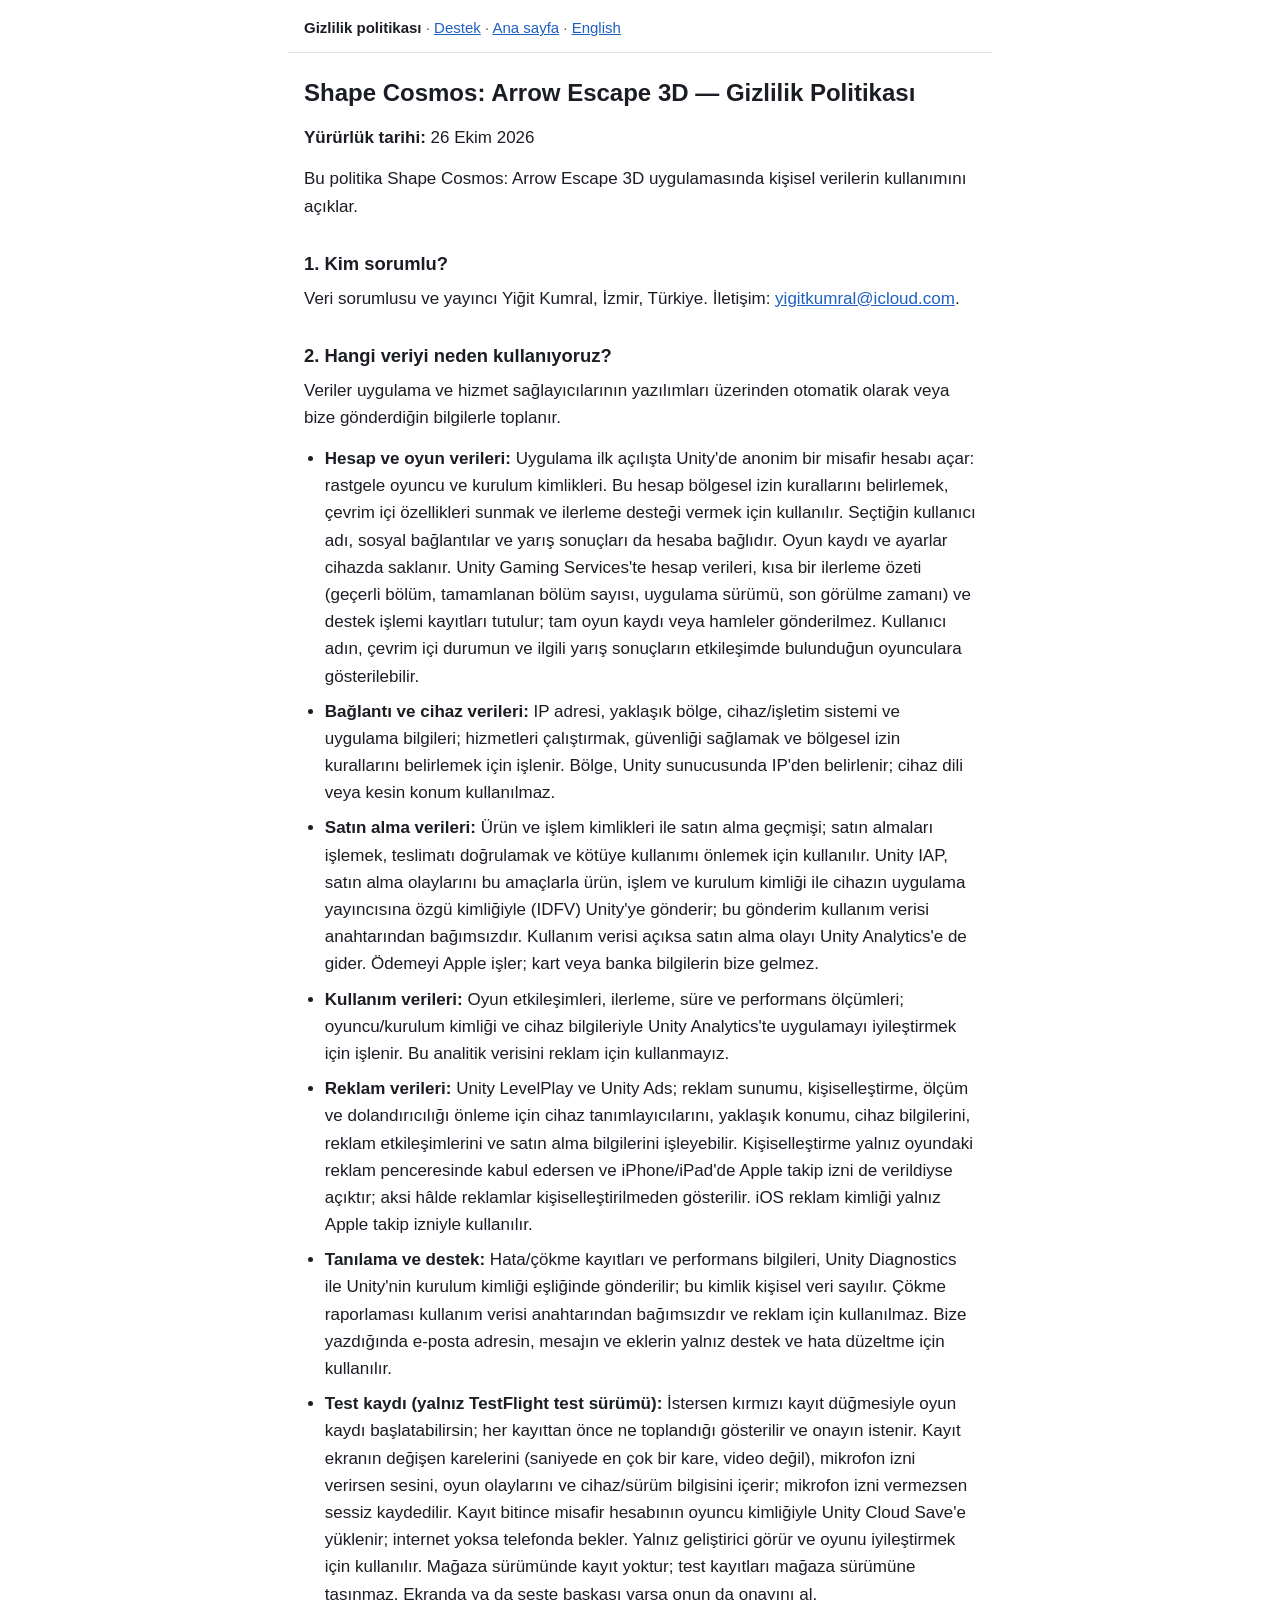
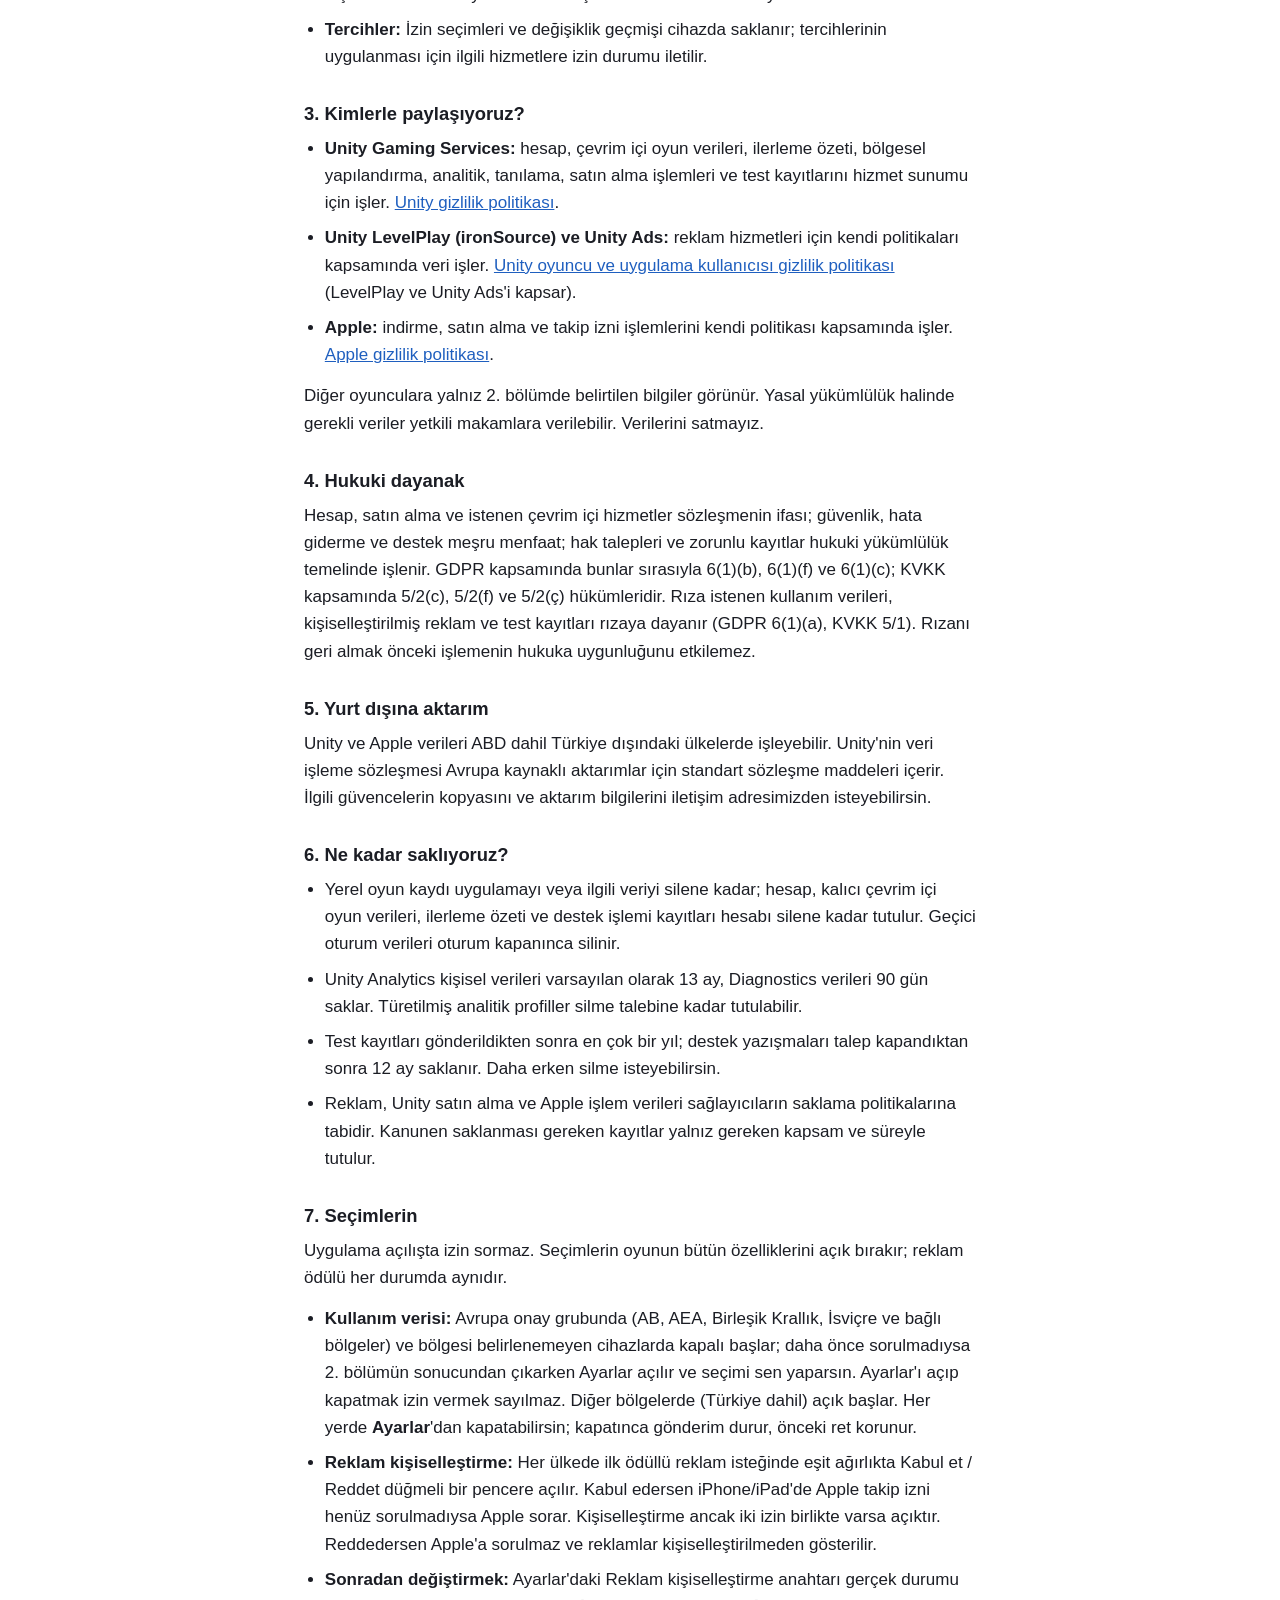
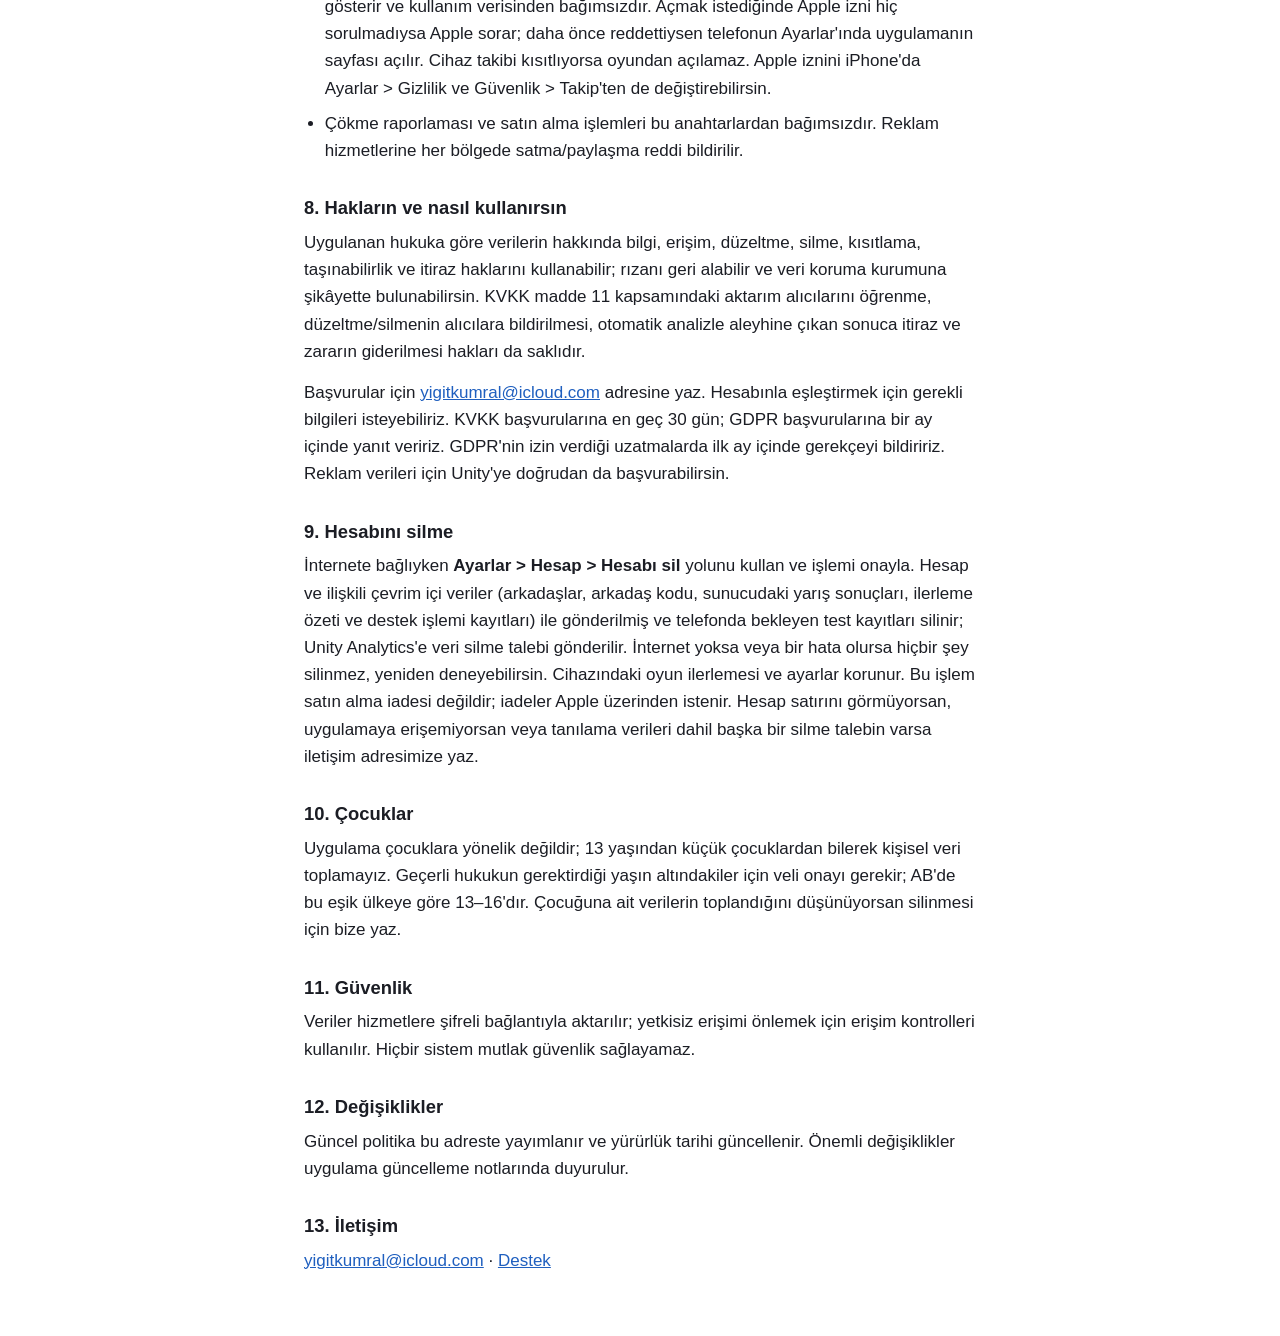
==== commit 44821d7c: "Align privacy and support pages with beta 774.1 data flow Region from server IP, 30-second progress " ====
--- a/gizlilik.html
+++ b/gizlilik.html
@@ -11,156 +11,60 @@
 <main>
 <h1>Shape Cosmos: Arrow Escape 3D — Gizlilik Politikası</h1>
 <p><strong>Yürürlük tarihi:</strong> 26 Ekim 2026</p>
-<p>Bu metin, Shape Cosmos: Arrow Escape 3D oyununun ("oyun") hangi verileri neden kullandığını anlatır. Oyunu oynamak için adını, e-posta adresini ya da telefon numaranı vermen gerekmez.</p>
-<h2>Kısaca</h2>
+<p>Bu politika Shape Cosmos: Arrow Escape 3D uygulamasında kişisel verilerin kullanımını açıklar.</p>
+<h2>1. Kim sorumlu?</h2>
+<p>Veri sorumlusu ve yayıncı Yiğit Kumral, İzmir, Türkiye. İletişim: <a href="mailto:yigitkumral@icloud.com" class="email">yigitkumral@icloud.com</a>.</p>
+<h2>2. Hangi veriyi neden kullanıyoruz?</h2>
+<p>Veriler uygulama ve hizmet sağlayıcılarının yazılımları üzerinden otomatik olarak veya bize gönderdiğin bilgilerle toplanır.</p>
 <ul>
-<li>Bölüm ilerlemen, ayarların, güçlerin ve satın aldığın paketler yalnız cihazında saklanır.</li>
-<li>Çok oyunculu yarışa girince oyun senin için otomatik bir misafir hesap açar. Hesapta bir oyuncu kimliği, kullanıcı adın, arkadaş listen ve yarış sonuçların bulunur. Bunlar Unity Gaming Services'te tutulur.</li>
-<li>Hesabını istediğin an oyunun içinden silebilirsin: Ayarlar &gt; Hesap &gt; Hesabı sil.</li>
-<li>Reklam yalnız sen istediğinde gösterilir (ödüllü reklam). Reklamları Unity LevelPlay ve Unity Ads sunar.</li>
-<li>Oyun açılırken sana hiçbir şey sormaz. İzinleri bulunduğun bölgeye göre ilk ödüllü reklamda ya da 2. bölümün sonunda sorar (7. bölüm).</li>
-<li>Avrupa Birliği, AEA, Birleşik Krallık, İsviçre ve Türkiye'de (ya da cihaz bölgesi okunamazsa) kişiselleştirilmiş reklam ve kullanım verisi kapalı başlar. Yalnız sen izin verirsen açılır.</li>
-<li>Diğer ülkelerde kullanım verisi açık başlar ve Ayarlar'dan kapatabilirsin. iOS'ta reklam kimliğin yalnız izleme iznini verirsen paylaşılır.</li>
-<li>İzin cevapların hiçbir özelliği kilitlemez; reklam ödülü her durumda aynıdır.</li>
-<li>Satın almaları Apple işler. Ödeme bilgin bize gelmez.</li>
-<li>Verini satmayız.</li>
-</ul>
-<h2>1. Kim sorumlu?</h2>
-<p>Veri sorumlusu Yiğit Kumral'dır (şahıs, İzmir, Türkiye). Oyunu Yiğit Kumral yayımlar. Her soru ve istek için: <a href="mailto:yigitkumral@icloud.com" class="email">yigitkumral@icloud.com</a></p>
-<h2>2. Hangi veriyi neden kullanıyoruz?</h2>
-<ul>
-<li><strong>Cihazında kalan oyun verisi:</strong> Bölüm ilerlemen, yarım kalan bölüm, güç stoğun, +2 can hakların, satın alma kayıtların ve ayarların (dil, titreşim gibi) cihazındaki uygulama klasöründe tutulur. Bu dosyalar bize ya da başka bir sunucuya gönderilmez. Oyunu silersen bu veriler de silinir ve geri getirilemez.</li>
-<li><strong>Misafir hesap ve oyuncu kimliği:</strong> Çok oyunculu bölümü ilk kullandığında Unity Authentication sana rastgele bir oyuncu kimliği verir (anonim giriş). Bu kimlik yarış eşleşmesi, arkadaşlar ve yarış sonuçları için gerekir. Cihazında da rastgele üretilmiş bir misafir kimliği ve "Misafir #1234" gibi bir etiket tutulur.</li>
-<li><strong>Apple ile giriş:</strong> Oyunda şu an Apple ile giriş ya da hesap bağlama sunulmaz. İleride eklenirse bu politika önceden güncellenir.</li>
-<li><strong>Kullanıcı adı:</strong> İstersen kendine 3–16 karakterlik bir ad seçersin (harf, rakam ya da alt çizgi). Seçmezsen misafir etiketin görünür. Adın yarıştığın oyunculara ve arkadaşlarına gösterilir. Gerçek adını kullanmamanı öneririz.</li>
-<li><strong>Arkadaş kodu ve arkadaşlar:</strong> Hesabına altı haneli bir arkadaş kodu bağlıdır. Kodu paylaştığın kişi seni arkadaş olarak ekleyebilir. Arkadaş listen, arkadaşlık istekleri, oda davetleri ve çevrim içi olup olmadığın bilgisi Unity Friends hizmetinde tutulur ve arkadaşlarına görünür. Kodun ve hangi oyuncuya ait olduğu, kodla eklenebilmen ve kodun tek olması için Unity Cloud Code ve Cloud Save'de tutulur; hesabını silince silinir.</li>
-<li><strong>Yarış verisi:</strong> Yarış sırasında adın, oynadığın bölümler, ilerlemen, hata sayın ve süren Unity Lobby üzerinden aynı odadaki oyunculara gider. Yarış sürerken cihazın 15 saniyede bir odaya "hâlâ buradayım" işareti (yalnız zaman damgası) yazar; bir dakikadan uzun gelmezse yarıştan çıkmış sayılırsın. Oda kapanınca bu lobi verisi silinir.</li>
-<li><strong>Yarış sonuçları:</strong> Arkadaş odasındaki yarışlarda kendi sonucun (adın, oyuncu kimliğin, bölüm başına süren, hata sayın, bitirip bitirmediğin) Unity Cloud Save'e yazılır. Böylece uygulama kapansa bile herkes aynı sonuç tablosunu görür. Bu kaydı yarıştığın oyuncular okur; kayıt Unity'de herkese açık okuma türüyle tutulur, yalnız sen değiştirebilirsin. Hızlı 1v1 yarışlarının sonucu sunucuya yazılmaz.</li>
-<li><strong>Satın almalar:</strong> Satış İstasyonu'ndaki paketleri App Store üzerinden satın alırsın. Ödemeyi Apple işler; kart ya da ödeme bilgin bize gelmez. Oyun, paketi teslim etmek ve aynı siparişi iki kez vermemek için ürün kimliğini ve işlem kimliğini cihazında saklar.</li>
-<li><strong>Reklam ve reklam kimliği:</strong> Ödüllü reklam izlediğinde Unity LevelPlay ve Unity Ads reklam göstermek, ölçmek ve dolandırıcılığı önlemek için cihazından veri toplar: cihaz tanımlayıcıları, IP adresinden çıkarılan yaklaşık konum, cihaz ve uygulama bilgileri, reklamla etkileşimler. iOS'ta reklam kimliği (IDFA) yalnız izleme iznini verirsen paylaşılır. İzin bölgelerinde (7. bölüm) kişiselleştirilmiş reklam yalnız sen izin verirsen gösterilir; izin vermezsen reklamlar kişiselleştirilmeden gösterilir. Bu hizmetler bu veriler için kendi politikalarına göre bağımsız veri sorumlusudur.</li>
-<li><strong>Kullanım verisi:</strong> İzin bölgelerinde (7. bölüm) kullanım verisi kapalı başlar; oyun 2. bölümün sonunda bir kez sorar ve yalnız izin verirsen gönderir. Diğer bölgelerde açık başlar; Ayarlar &gt; Kullanım verisi anahtarından istediğin an kapatabilirsin. Unity Analytics ile şunları göndeririz: başlattığın, bitirdiğin ya da bıraktığın bölümler, süre, dokunuşlar ve döndürmeler, kaybedilen canlar, güç kullanımı ve güç reklamlarının sonucu, gördüğün öğretici kartlar, kare hızı, cihaz modeli ve bellek miktarı. Unity Analytics bunlara oyuncu ya da kurulum kimliği, cihaz ve işletim sistemi bilgisi ve IP adresinden çıkarılan ülkeyi ekler. Bu veriyi yalnız oyunu iyileştirmek için kullanırız; reklam için kullanmayız.</li>
-<li><strong>Çökme raporu:</strong> Uygulama çöktüğünde ya da beklenmeyen bir hata oluştuğunda, hatayı bulup düzeltebilmemiz için Unity'nin Diagnostics hizmeti üzerinden teknik bir hata raporu gönderilir. Rapor cihaz modeli, işletim sistemi, uygulama sürümü ve hata kaydı gibi teknik bilgileri ve rastgele bir kurulum kimliğini içerir; adını, e-postanı ya da hesabını içermez ve reklam ya da izleme için kullanılmaz. Bu rapor izne bağlı değildir ve her bölgede gönderilir.</li>
-<li><strong>Test geri bildirimi (yalnız TestFlight test sürümü):</strong> Oyunun TestFlight'taki test sürümünde istersen sağ üstteki kayıt düğmesiyle oyun kaydı başlatabilirsin; her kayıttan önce ne toplandığı ve nereye gittiği gösterilir ve onayın istenir. Kayıt ekranın değişen karelerini (saniyede en çok bir kare, video değil), mikrofondan sesini (mikrofon izni verirsen), oyun olaylarını (dokunuşlar, bölüm başlangıcı ve sonu gibi) ve cihaz ile uygulama sürümü bilgisini içerir. Kayıt bitince misafir hesabının oyuncu kimliğiyle Unity Gaming Services'e (Unity Cloud Save) gönderilir; yalnız geliştirici görür ve oyunu iyileştirmek için kullanılır. Kayıt mağaza sürümünde yoktur. Ekranda ya da seste başka biri varsa onun onayını al.</li>
-<li><strong>Bize yazdığında:</strong> <a href="mailto:yigitkumral@icloud.com" class="email">yigitkumral@icloud.com</a> adresine yazarsan e-posta adresini, mesajını ve eklediğin bilgileri alırız. Bunları yalnız sana yanıt vermek ve bildirdiğin hatayı düzeltmek için kullanırız.</li>
-<li><strong>İzinler:</strong> Oyun iOS'ta yalnız izleme iznini (App Tracking Transparency) isteyebilir: izin bölgelerinde yalnız oyunun ekranında kişiselleştirilmiş reklama izin verirsen, diğer bölgelerde ilk kez ödüllü reklam düğmesine dokunduğunda. Mikrofon, kamera, konum, rehber ya da fotoğraf izni istemez. Yalnız TestFlight test sürümünde kayıt başlatırsan iOS mikrofon iznini sorar; vermezsen kayıt sessiz sürer.</li>
+<li><strong>Hesap ve oyun verileri:</strong> Uygulama ilk açılışta Unity'de anonim bir misafir hesabı açar: rastgele oyuncu ve kurulum kimlikleri. Bu hesap bölgesel izin kurallarını belirlemek, çevrim içi özellikleri sunmak ve ilerleme desteği vermek için kullanılır. Seçtiğin kullanıcı adı, sosyal bağlantılar ve yarış sonuçları da hesaba bağlıdır. Oyun kaydı ve ayarlar cihazda saklanır. Unity Gaming Services'te hesap verileri, kısa bir ilerleme özeti (geçerli bölüm, tamamlanan bölüm sayısı, uygulama sürümü, son görülme zamanı) ve destek işlemi kayıtları tutulur; tam oyun kaydı veya hamleler gönderilmez. Kullanıcı adın, çevrim içi durumun ve ilgili yarış sonuçların etkileşimde bulunduğun oyunculara gösterilebilir.</li>
+<li><strong>Bağlantı ve cihaz verileri:</strong> IP adresi, yaklaşık bölge, cihaz/işletim sistemi ve uygulama bilgileri; hizmetleri çalıştırmak, güvenliği sağlamak ve bölgesel izin kurallarını belirlemek için işlenir. Bölge, Unity sunucusunda IP'den belirlenir; cihaz dili veya kesin konum kullanılmaz.</li>
+<li><strong>Satın alma verileri:</strong> Ürün ve işlem kimlikleri ile satın alma geçmişi; satın almaları işlemek, teslimatı doğrulamak ve kötüye kullanımı önlemek için kullanılır. Unity IAP, satın alma olaylarını bu amaçlarla ürün, işlem ve kurulum kimliği ile cihazın uygulama yayıncısına özgü kimliğiyle (IDFV) Unity'ye gönderir; bu gönderim kullanım verisi anahtarından bağımsızdır. Kullanım verisi açıksa satın alma olayı Unity Analytics'e de gider. Ödemeyi Apple işler; kart veya banka bilgilerin bize gelmez.</li>
+<li><strong>Kullanım verileri:</strong> Oyun etkileşimleri, ilerleme, süre ve performans ölçümleri; oyuncu/kurulum kimliği ve cihaz bilgileriyle Unity Analytics'te uygulamayı iyileştirmek için işlenir. Bu analitik verisini reklam için kullanmayız.</li>
+<li><strong>Reklam verileri:</strong> Unity LevelPlay ve Unity Ads; reklam sunumu, kişiselleştirme, ölçüm ve dolandırıcılığı önleme için cihaz tanımlayıcılarını, yaklaşık konumu, cihaz bilgilerini, reklam etkileşimlerini ve satın alma bilgilerini işleyebilir. Kişiselleştirme yalnız oyundaki reklam penceresinde kabul edersen ve iPhone/iPad'de Apple takip izni de verildiyse açıktır; aksi hâlde reklamlar kişiselleştirilmeden gösterilir. iOS reklam kimliği yalnız Apple takip izniyle kullanılır.</li>
+<li><strong>Tanılama ve destek:</strong> Hata/çökme kayıtları ve performans bilgileri, Unity Diagnostics ile Unity'nin kurulum kimliği eşliğinde gönderilir; bu kimlik kişisel veri sayılır. Çökme raporlaması kullanım verisi anahtarından bağımsızdır ve reklam için kullanılmaz. Bize yazdığında e-posta adresin, mesajın ve eklerin yalnız destek ve hata düzeltme için kullanılır.</li>
+<li><strong>Test kaydı (yalnız TestFlight test sürümü):</strong> İstersen kırmızı kayıt düğmesiyle oyun kaydı başlatabilirsin; her kayıttan önce ne toplandığı gösterilir ve onayın istenir. Kayıt ekranın değişen karelerini (saniyede en çok bir kare, video değil), mikrofon izni verirsen sesini, oyun olaylarını ve cihaz/sürüm bilgisini içerir; mikrofon izni vermezsen sessiz kaydedilir. Kayıt bitince misafir hesabının oyuncu kimliğiyle Unity Cloud Save'e yüklenir; internet yoksa telefonda bekler. Yalnız geliştirici görür ve oyunu iyileştirmek için kullanılır. Mağaza sürümünde kayıt yoktur; test kayıtları mağaza sürümüne taşınmaz. Ekranda ya da seste başkası varsa onun da onayını al.</li>
+<li><strong>Tercihler:</strong> İzin seçimleri ve değişiklik geçmişi cihazda saklanır; tercihlerinin uygulanması için ilgili hizmetlere izin durumu iletilir.</li>
 </ul>
 <h2>3. Kimlerle paylaşıyoruz?</h2>
-<p>Veriyi satmayız. Yalnız oyunun çalışması için şu hizmetlerle paylaşırız:</p>
 <ul>
-<li><strong>Unity Gaming Services</strong> (Unity Technologies): misafir hesap, arkadaşlar, yarış odaları, yarış sonuçları, çökme raporları, kullanım verisi (izin bölgelerinde yalnız izin verdiysen) ve TestFlight test sürümünde gönderdiğin oyun kayıtları. Unity bu hizmetleri verirken IP adresinden yaklaşık bölgeni çıkarır (sunucu seçimi için); bu, reklam ya da kullanım verisi iznine bağlı değildir. Unity bu verileri bizim adımıza ve talimatımızla işler. Politika: <a href="https://unity.com/legal/privacy-policy" class="uri">https://unity.com/legal/privacy-policy</a></li>
-<li><strong>Unity LevelPlay (ironSource)</strong>: reklam aracılığı. Kendi politikasına göre bağımsız veri sorumlusudur. Politika: <a href="https://developers.ironsrc.com/ironsource-mobile/air/ironsource-mobile-privacy-policy/" class="uri">https://developers.ironsrc.com/ironsource-mobile/air/ironsource-mobile-privacy-policy/</a></li>
-<li><strong>Unity Ads</strong>: reklam ağı. Kendi politikasına göre bağımsız veri sorumlusudur. Politika: <a href="https://unity.com/legal/game-player-and-app-user-privacy-policy" class="uri">https://unity.com/legal/game-player-and-app-user-privacy-policy</a></li>
-<li><strong>Apple</strong>: App Store indirmesi, satın almalar ve izleme izni. Apple bu verileri kendi politikasına göre işler. Politika: <a href="https://www.apple.com/legal/privacy/" class="uri">https://www.apple.com/legal/privacy/</a></li>
-<li><strong>Diğer oyuncular</strong>: kullanıcı adın ve yarış ilerlemen yarıştığın oyunculara; çevrim içi durumun arkadaşlarına görünür. Arkadaş odası yarış sonucun o odada yarıştığın oyunculara görünür (2. bölüm).</li>
-<li><strong>Yasal zorunluluk</strong>: kanun ya da yetkili makam isterse gereken veriyi paylaşabiliriz.</li>
+<li><strong>Unity Gaming Services:</strong> hesap, çevrim içi oyun verileri, ilerleme özeti, bölgesel yapılandırma, analitik, tanılama, satın alma işlemleri ve test kayıtlarını hizmet sunumu için işler. <a href="https://unity.com/legal/privacy-policy">Unity gizlilik politikası</a>.</li>
+<li><strong>Unity LevelPlay (ironSource) ve Unity Ads:</strong> reklam hizmetleri için kendi politikaları kapsamında veri işler. <a href="https://unity.com/legal/game-player-and-app-user-privacy-policy">Unity oyuncu ve uygulama kullanıcısı gizlilik politikası</a> (LevelPlay ve Unity Ads'i kapsar).</li>
+<li><strong>Apple:</strong> indirme, satın alma ve takip izni işlemlerini kendi politikası kapsamında işler. <a href="https://www.apple.com/legal/privacy/">Apple gizlilik politikası</a>.</li>
 </ul>
+<p>Diğer oyunculara yalnız 2. bölümde belirtilen bilgiler görünür. Yasal yükümlülük halinde gerekli veriler yetkili makamlara verilebilir. Verilerini satmayız.</p>
 <h2>4. Hukuki dayanak</h2>
-<ul>
-<li><strong>Sözleşme (GDPR madde 6(1)(b)):</strong> oyunu sunmak, misafir hesap, çok oyunculu yarış, arkadaşlar, satın alınan paketlerin teslimi ve hesap silme.</li>
-<li><strong>Rıza (GDPR madde 6(1)(a)):</strong> her bölgede kişiselleştirilmiş reklam ve iOS izleme izni; izin bölgelerinde kullanım verisi; TestFlight test sürümünde her kayıttan önce onayladığın test geri bildirimi kaydı. Rızanı istediğin an geri alabilirsin (7. bölüm; test kayıtları için 9. bölüm).</li>
-<li><strong>Meşru menfaat (GDPR madde 6(1)(f)):</strong> kişiselleştirilmemiş reklam gösterip ölçmek, dolandırıcılığı önlemek, çökme raporlarıyla hataları düzeltmek, diğer bölgelerde kullanım verisiyle oyunu iyileştirmek ve destek yazışmalarına yanıt vermek. Kullanım verisine Ayarlar'daki anahtarla istediğin an itiraz edip gönderimi durdurabilirsin.</li>
-<li><strong>Yasal yükümlülük (GDPR madde 6(1)(c)):</strong> hak başvurularını yanıtlamak ve kanunların istediği kayıtlar.</li>
-</ul>
-<p>Türkiye'de 6698 sayılı KVKK uygulanır ve Türkiye izin bölgelerindendir. Kullanım verisi, kişiselleştirilmiş reklam ve test geri bildirimi kayıtları yalnız açık rızanla (madde 5/1) işlenir. Misafir hesap, yarış, arkadaşlar ve satın almalar sözleşmenin kurulması ve ifasına (madde 5/2(c)), çökme raporları ve destek yazışmaları meşru menfaate (madde 5/2(f)), hak başvuruları hukuki yükümlülüğe (madde 5/2(ç)) dayanır. Yurt dışına aktarımda (KVKK madde 9) açık rızana dayanan işlemeler için aktarım da bu rızaya dayanır; oyunun çalışması için gereken diğer aktarımlar KVKK'nın öngördüğü standart sözleşme güvencesiyle yapılır.</p>
+<p>Hesap, satın alma ve istenen çevrim içi hizmetler sözleşmenin ifası; güvenlik, hata giderme ve destek meşru menfaat; hak talepleri ve zorunlu kayıtlar hukuki yükümlülük temelinde işlenir. GDPR kapsamında bunlar sırasıyla 6(1)(b), 6(1)(f) ve 6(1)(c); KVKK kapsamında 5/2(c), 5/2(f) ve 5/2(ç) hükümleridir. Rıza istenen kullanım verileri, kişiselleştirilmiş reklam ve test kayıtları rızaya dayanır (GDPR 6(1)(a), KVKK 5/1). Rızanı geri almak önceki işlemenin hukuka uygunluğunu etkilemez.</p>
 <h2>5. Yurt dışına aktarım</h2>
-<p>Unity ve Apple verileri bulunduğun ülkenin dışında, ABD dahil başka ülkelerde işleyebilir. Unity'nin politikasına göre Avrupa Ekonomik Alanı ve Birleşik Krallık'tan yapılan aktarımlarda standart sözleşme maddeleri kullanılır. Türkiye'den yapılan aktarımların dayanağı 4. bölümdedir.</p>
+<p>Unity ve Apple verileri ABD dahil Türkiye dışındaki ülkelerde işleyebilir. Unity'nin veri işleme sözleşmesi Avrupa kaynaklı aktarımlar için standart sözleşme maddeleri içerir. İlgili güvencelerin kopyasını ve aktarım bilgilerini iletişim adresimizden isteyebilirsin.</p>
 <h2>6. Ne kadar saklıyoruz?</h2>
 <ul>
-<li><strong>Cihazındaki oyun verisi:</strong> uygulamayı silene kadar.</li>
-<li><strong>Misafir hesap, kullanıcı adı ve arkadaş listesi:</strong> hesabını silene kadar.</li>
-<li><strong>Yarış sonuçları:</strong> hesabını silene kadar.</li>
-<li><strong>Yarış odası verisi:</strong> oda kapanana kadar.</li>
-<li><strong>Kullanım verisi:</strong> Unity'nin belgelerine göre 13 ay saklanır ve sonra silinir; hesabını silersen silme isteği hemen gönderilir.</li>
-<li><strong>Çökme raporları:</strong> Unity'nin belgelerine göre 90 gün saklanır ve sonra silinir.</li>
-<li><strong>Test geri bildirimi kayıtları:</strong> gönderildikten sonra en çok 1 yıl; süresi dolanları düzenli olarak sileriz. Hesabını silersen ya da bize yazarsan daha önce silinir.</li>
-<li><strong>Destek yazışmaları:</strong> talebin kapandıktan sonra 12 ay; istersen daha önce sileriz. Bir yasa (örneğin vergi ya da ticari kayıt kuralları) daha uzun saklamamızı isterse, yalnız gereken kısmı yalnız o süre boyunca saklarız.</li>
-<li><strong>Reklam verisi:</strong> Unity LevelPlay ve Unity Ads'in kendi saklama kurallarına göre.</li>
+<li>Yerel oyun kaydı uygulamayı veya ilgili veriyi silene kadar; hesap, kalıcı çevrim içi oyun verileri, ilerleme özeti ve destek işlemi kayıtları hesabı silene kadar tutulur. Geçici oturum verileri oturum kapanınca silinir.</li>
+<li>Unity Analytics kişisel verileri varsayılan olarak 13 ay, Diagnostics verileri 90 gün saklar. Türetilmiş analitik profiller silme talebine kadar tutulabilir.</li>
+<li>Test kayıtları gönderildikten sonra en çok bir yıl; destek yazışmaları talep kapandıktan sonra 12 ay saklanır. Daha erken silme isteyebilirsin.</li>
+<li>Reklam, Unity satın alma ve Apple işlem verileri sağlayıcıların saklama politikalarına tabidir. Kanunen saklanması gereken kayıtlar yalnız gereken kapsam ve süreyle tutulur.</li>
 </ul>
 <h2 id="tercihler">7. Seçimlerin</h2>
-<p>Oyun açılırken sana hiçbir şey sormaz. Bazı izinler bulunduğun bölgeye göre farklı çalışır.</p>
+<p>Uygulama açılışta izin sormaz. Seçimlerin oyunun bütün özelliklerini açık bırakır; reklam ödülü her durumda aynıdır.</p>
 <ul>
-<li><strong>İzin bölgeleri:</strong> Avrupa Birliği, Avrupa Ekonomik Alanı, Birleşik Krallık, İsviçre, Türkiye ve bölgesi okunamayan cihazlar.</li>
-<li><strong>Diğer bölgeler:</strong> bunların dışındaki bütün ülkeler.</li>
-</ul>
-<p>Oyun bölgeni cihazının bölge ayarından anlar; bunun için konumunu ya da IP adresini kullanmaz.</p>
-<table>
-<colgroup>
-<col style="width: 33%" />
-<col style="width: 33%" />
-<col style="width: 33%" />
-</colgroup>
-<thead>
-<tr>
-<th></th>
-<th>İzin bölgeleri</th>
-<th>Diğer bölgeler</th>
-</tr>
-</thead>
-<tbody>
-<tr>
-<td>Kişiselleştirilmiş reklam</td>
-<td>Kapalı başlar. İlk kez ödüllü reklam düğmesine dokunduğunda oyun "İzin ver / İzin verme" diye sorar ve cevabını reklam hizmetlerine iletir.</td>
-<td>Oyun ayrı bir ekran göstermez. iOS'ta reklam kimliğin yalnız izleme iznini verirsen paylaşılır.</td>
-</tr>
-<tr>
-<td>iOS izleme izni (ATT)</td>
-<td>Yalnız oyunun ekranında "İzin ver" dersen hemen ardından iOS sorar. "İzin verme" dersen sorulmaz.</td>
-<td>İlk kez ödüllü reklam düğmesine dokunduğunda iOS sorar.</td>
-</tr>
-<tr>
-<td>Kullanım verisi (Unity Analytics)</td>
-<td>Kapalı başlar. 2. bölümün sonunda bir kez sorulur.</td>
-<td>Açık başlar. Ayarlar'dan istediğin an kapatabilirsin.</td>
-</tr>
-<tr>
-<td>Çökme raporu (Unity Diagnostics)</td>
-<td>Her zaman açık; adını ya da hesabını içermez.</td>
-<td>Aynı.</td>
-</tr>
-<tr>
-<td>Satma ve paylaşma reddi</td>
-<td>Reklam hizmetlerine her zaman bildirilir.</td>
-<td>Aynı.</td>
-</tr>
-</tbody>
-</table>
-<ul>
-<li><strong>Cevapların hiçbir şeyi kilitlemez:</strong> İzin versen de vermesen de oyunun bütün özellikleri açık kalır ve reklam ödülü aynıdır.</li>
-<li><strong>Kişiselleştirilmiş reklam:</strong> İzin bölgelerinde cevabını Ayarlar &gt; Gizlilik seçenekleri ekranından istediğin an değiştirebilirsin. İzin vermezsen reklamlar kişiselleştirilmeden gösterilir.</li>
-<li><strong>Satma ve paylaşma reddi:</strong> Uygulama her bölgede reklam hizmetlerine kişisel bilgilerinin satılmamasını ve paylaşılmamasını istediğini bildirir (ABD eyalet yasaları için). Oyunun çocuklara yönelik olmadığını da bildirir.</li>
-<li><strong>iOS izleme izni:</strong> Ne zaman sorulduğu yukarıdaki tablodadır. Cevabını iPhone'da Ayarlar &gt; Gizlilik ve Güvenlik &gt; İzleme bölümünden istediğin an değiştirebilirsin.</li>
-<li><strong>Kullanım verisi:</strong> Her bölgede Ayarlar &gt; Kullanım verisi anahtarından istediğin an açıp kapatabilirsin. Kapattığında gönderim durur.</li>
-<li><strong>Reklamsız oynamak:</strong> Reklam izlemek zorunlu değildir; reklam izlemeden de oynamaya devam edebilirsin.</li>
+<li><strong>Kullanım verisi:</strong> Avrupa onay grubunda (AB, AEA, Birleşik Krallık, İsviçre ve bağlı bölgeler) ve bölgesi belirlenemeyen cihazlarda kapalı başlar; daha önce sorulmadıysa 2. bölümün sonucundan çıkarken Ayarlar açılır ve seçimi sen yaparsın. Ayarlar'ı açıp kapatmak izin vermek sayılmaz. Diğer bölgelerde (Türkiye dahil) açık başlar. Her yerde <strong>Ayarlar</strong>'dan kapatabilirsin; kapatınca gönderim durur, önceki ret korunur.</li>
+<li><strong>Reklam kişiselleştirme:</strong> Her ülkede ilk ödüllü reklam isteğinde eşit ağırlıkta Kabul et / Reddet düğmeli bir pencere açılır. Kabul edersen iPhone/iPad'de Apple takip izni henüz sorulmadıysa Apple sorar. Kişiselleştirme ancak iki izin birlikte varsa açıktır. Reddedersen Apple'a sorulmaz ve reklamlar kişiselleştirilmeden gösterilir.</li>
+<li><strong>Sonradan değiştirmek:</strong> Ayarlar'daki Reklam kişiselleştirme anahtarı gerçek durumu gösterir ve kullanım verisinden bağımsızdır. Açmak istediğinde Apple izni hiç sorulmadıysa Apple sorar; daha önce reddettiysen telefonun Ayarlar'ında uygulamanın sayfası açılır. Cihaz takibi kısıtlıyorsa oyundan açılamaz. Apple iznini iPhone'da Ayarlar &gt; Gizlilik ve Güvenlik &gt; Takip'ten de değiştirebilirsin.</li>
+<li>Çökme raporlaması ve satın alma işlemleri bu anahtarlardan bağımsızdır. Reklam hizmetlerine her bölgede satma/paylaşma reddi bildirilir.</li>
 </ul>
 <h2>8. Hakların ve nasıl kullanırsın</h2>
-<p>Bulunduğun yere göre şu haklara sahipsin: verine erişme ve kopyasını alma, düzeltme, silme, işlemeyi kısıtlama, itiraz etme, veri taşınabilirliği ve rızanı geri alma. Türkiye'de KVKK madde 11'deki haklar da geçerlidir. Kaliforniya gibi ABD eyaletlerinde hangi verinin toplandığını bilme, silme ve satma/paylaşma reddi hakların vardır.</p>
-<ul>
-<li><strong>Uygulamanın içinden:</strong> izinleri Ayarlar'dan değiştir; hesabını Ayarlar &gt; Hesap &gt; Hesabı sil ile sil.</li>
-<li><strong>E-postayla:</strong> <a href="mailto:yigitkumral@icloud.com" class="email">yigitkumral@icloud.com</a> adresine yaz. Kimlik bilgilerin olmadığı için isteğini doğru hesapla eşleştirmek üzere senden oyuncu adını ya da Hesap ekranındaki bilgileri isteyebiliriz. En geç 30 gün içinde yanıt veririz.</li>
-<li><strong>Reklam verisi için:</strong> Unity'ye doğrudan da başvurabilirsin; yolları Unity'nin politikasında yazar.</li>
-<li><strong>Şikâyet:</strong> Yanıtımızdan memnun kalmazsan bulunduğun ülkenin veri koruma kurumuna (Türkiye'de Kişisel Verileri Koruma Kurulu'na) şikâyette bulunabilirsin.</li>
-</ul>
+<p>Uygulanan hukuka göre verilerin hakkında bilgi, erişim, düzeltme, silme, kısıtlama, taşınabilirlik ve itiraz haklarını kullanabilir; rızanı geri alabilir ve veri koruma kurumuna şikâyette bulunabilirsin. KVKK madde 11 kapsamındaki aktarım alıcılarını öğrenme, düzeltme/silmenin alıcılara bildirilmesi, otomatik analizle aleyhine çıkan sonuca itiraz ve zararın giderilmesi hakları da saklıdır.</p>
+<p>Başvurular için <a href="mailto:yigitkumral@icloud.com" class="email">yigitkumral@icloud.com</a> adresine yaz. Hesabınla eşleştirmek için gerekli bilgileri isteyebiliriz. KVKK başvurularına en geç 30 gün; GDPR başvurularına bir ay içinde yanıt veririz. GDPR'nin izin verdiği uzatmalarda ilk ay içinde gerekçeyi bildiririz. Reklam verileri için Unity'ye doğrudan da başvurabilirsin.</p>
 <h2 id="hesap-silme">9. Hesabını silme</h2>
-<ol type="1">
-<li>Oyunda Ayarlar'ı aç.</li>
-<li>Hesap satırına dokun.</li>
-<li>Hesabı sil'e, sonra Eminim, sil'e dokun.</li>
-<li>İnternete bağlı ol. Silme birkaç saniye sürer.</li>
-</ol>
-<p>Silinenler: misafir hesabın ve oyuncu kimliğin (sunucudaki kayıt dahil), adın, arkadaş kodun, arkadaş listen, maç geçmişin, sunucudaki yarış sonuçların ve TestFlight test sürümünde gönderdiğin oyun kayıtları (telefonda bekleyenler dahil). Ayrıca Unity Analytics'ten kullanım verinin silinmesi istenir. Kalanlar: bölüm ilerlemen, ayarların ve güçlerin cihazında kalır. Silme işlemi satın almaları iade etmez; iade talepleri Apple üzerinden yapılır. İnternet yoksa ya da bir hata olursa hiçbir şey silinmez ve tekrar deneyebilirsin. Çok oyunculuya yeniden girersen sana yeni bir misafir hesap açılır.</p>
-<p>Ayarlar'da Hesap satırı görünmüyorsa henüz çok oyunculu hesabın yoktur. Uygulamayı kullanamıyorsan ya da silme isteğini e-postayla vermek istersen <a href="mailto:yigitkumral@icloud.com" class="email">yigitkumral@icloud.com</a> adresine "hesap silme" konusuyla yaz.</p>
+<p>İnternete bağlıyken <strong>Ayarlar &gt; Hesap &gt; Hesabı sil</strong> yolunu kullan ve işlemi onayla. Hesap ve ilişkili çevrim içi veriler (arkadaşlar, arkadaş kodu, sunucudaki yarış sonuçları, ilerleme özeti ve destek işlemi kayıtları) ile gönderilmiş ve telefonda bekleyen test kayıtları silinir; Unity Analytics'e veri silme talebi gönderilir. İnternet yoksa veya bir hata olursa hiçbir şey silinmez, yeniden deneyebilirsin. Cihazındaki oyun ilerlemesi ve ayarlar korunur. Bu işlem satın alma iadesi değildir; iadeler Apple üzerinden istenir. Hesap satırını görmüyorsan, uygulamaya erişemiyorsan veya tanılama verileri dahil başka bir silme talebin varsa iletişim adresimize yaz.</p>
 <h2>10. Çocuklar</h2>
-<p>Oyun çocuklara yönelik değildir. 13 yaşından küçük çocuklardan bilerek kişisel veri toplamayız. Avrupa Birliği'nde 16 yaşından (bazı ülkelerde 13–15 yaşından) küçüksen kullanım verisi ve kişiselleştirilmiş reklam iznini ancak velinin onayıyla verebilirsin; emin değilsen izin verme. Çocuğunun verisinin toplandığını düşünüyorsan <a href="mailto:yigitkumral@icloud.com" class="email">yigitkumral@icloud.com</a> adresine yaz; veriyi sileriz.</p>
+<p>Uygulama çocuklara yönelik değildir; 13 yaşından küçük çocuklardan bilerek kişisel veri toplamayız. Geçerli hukukun gerektirdiği yaşın altındakiler için veli onayı gerekir; AB'de bu eşik ülkeye göre 13–16'dır. Çocuğuna ait verilerin toplandığını düşünüyorsan silinmesi için bize yaz.</p>
 <h2>11. Güvenlik</h2>
-<p>Unity'nin belgelerine göre Unity hizmetlerine giden veri şifreli bağlantıyla (HTTPS) iletilir. Hesabına yalnız senin cihazındaki oturum erişir. Hiçbir sistem tam güvenli değildir; bir ihlal olursa kanunun istediği şekilde bildiririz.</p>
+<p>Veriler hizmetlere şifreli bağlantıyla aktarılır; yetkisiz erişimi önlemek için erişim kontrolleri kullanılır. Hiçbir sistem mutlak güvenlik sağlayamaz.</p>
 <h2>12. Değişiklikler</h2>
-<p>Bu politikayı güncelleyebiliriz. Güncel sürüm her zaman <a href="https://yigitkumral.github.io/shapecosmos-legal/gizlilik.html" class="uri">https://yigitkumral.github.io/shapecosmos-legal/gizlilik.html</a> adresindedir ve en üstteki yürürlük tarihi değişir. Önemli değişiklikleri uygulama güncellemesi notlarında da duyururuz.</p>
+<p>Güncel politika bu adreste yayımlanır ve yürürlük tarihi güncellenir. Önemli değişiklikler uygulama güncelleme notlarında duyurulur.</p>
 <h2>13. İletişim</h2>
-<ul>
-<li>Veri sorumlusu: Yiğit Kumral, İzmir, Türkiye</li>
-<li>E-posta: <a href="mailto:yigitkumral@icloud.com" class="email">yigitkumral@icloud.com</a></li>
-<li>Destek sayfası: <a href="https://yigitkumral.github.io/shapecosmos-legal/destek.html" class="uri">https://yigitkumral.github.io/shapecosmos-legal/destek.html</a></li>
-</ul>
+<p><a href="mailto:yigitkumral@icloud.com" class="email">yigitkumral@icloud.com</a> · <a href="https://yigitkumral.github.io/shapecosmos-legal/destek.html">Destek</a></p>
 </main>
 </body>
 </html>
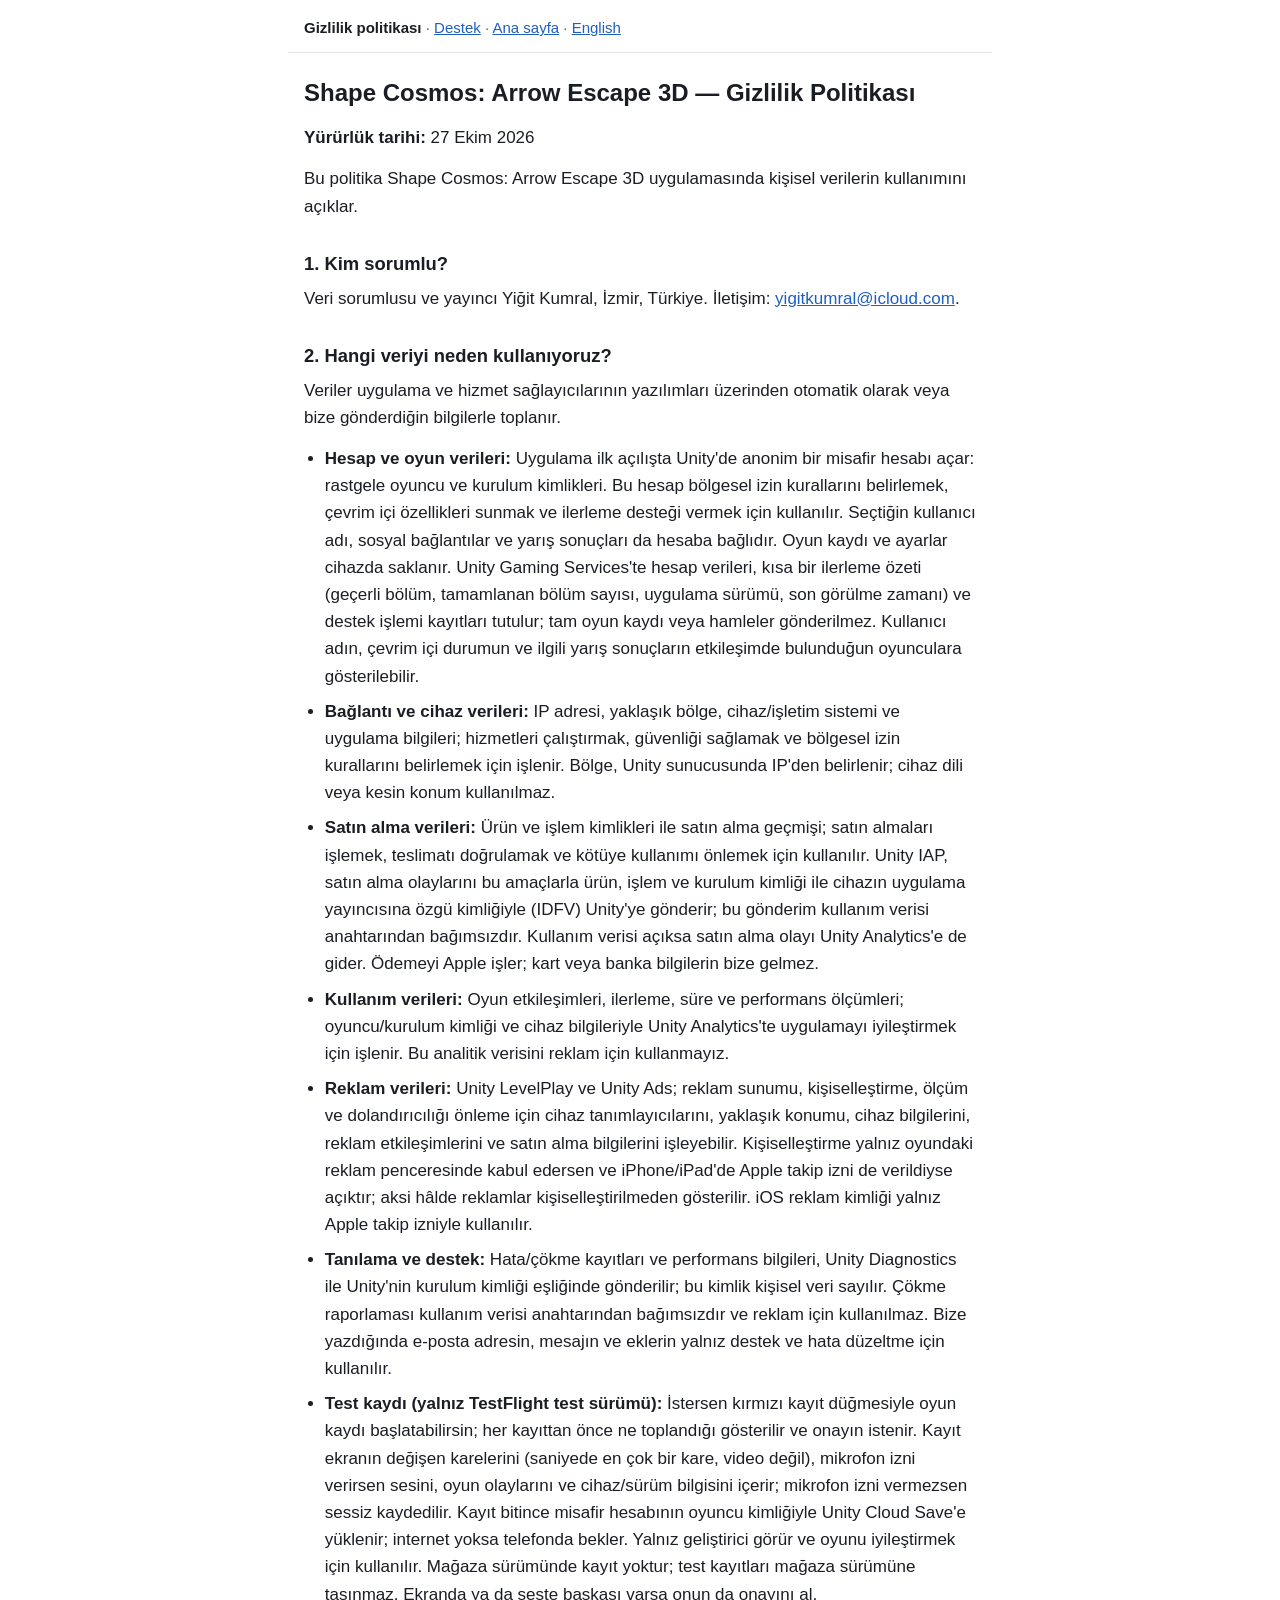
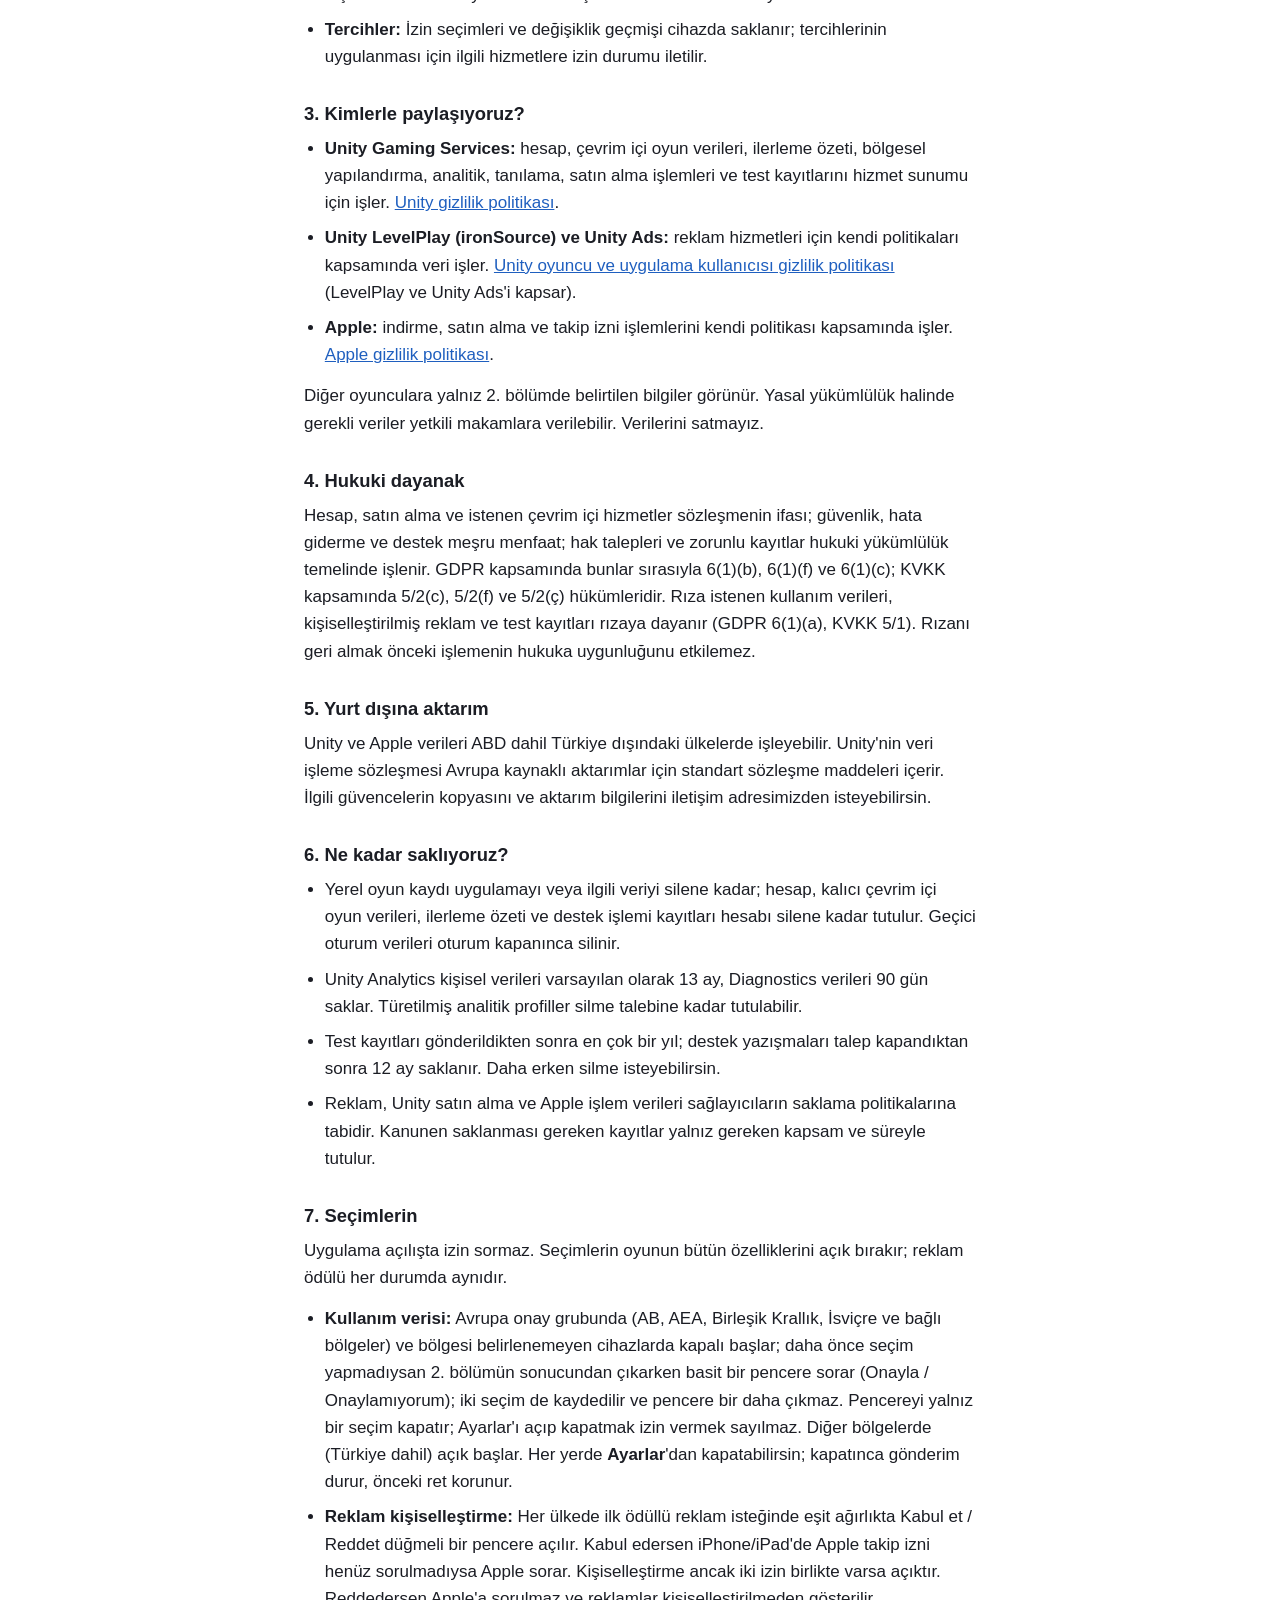
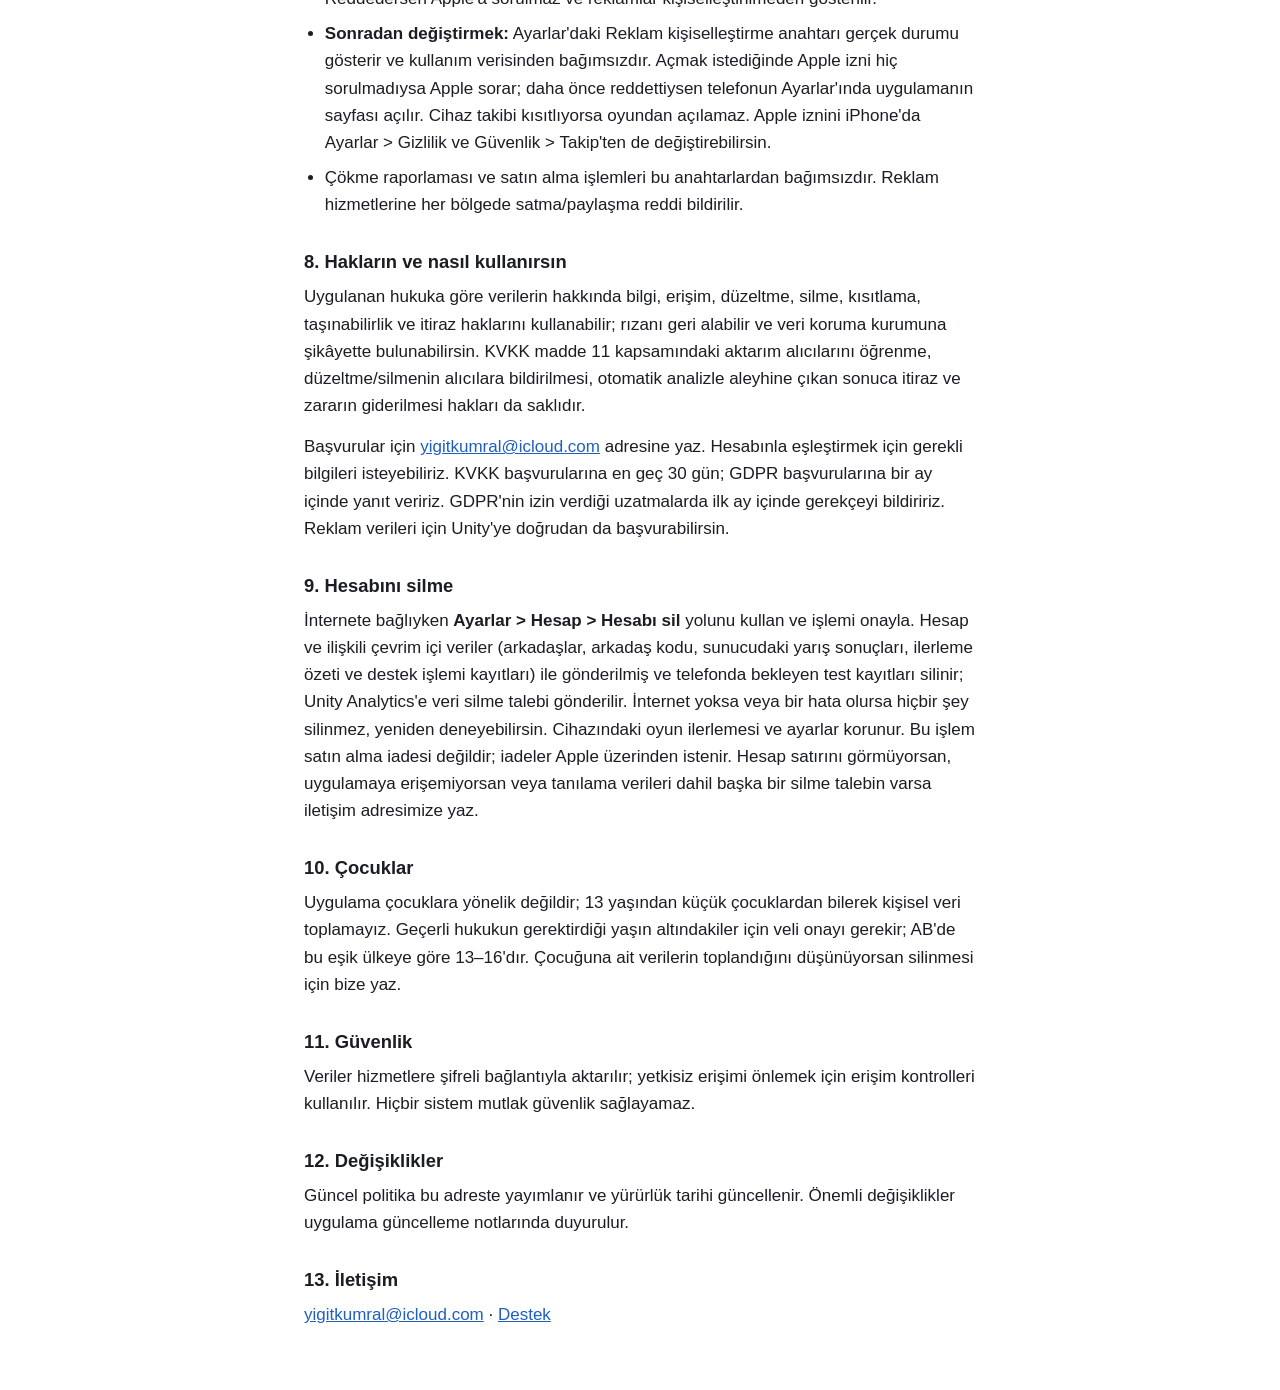
==== commit ab099ed4: "Usage data: simple consent window in the European consent group (27 Oct 2026)" ====
--- a/gizlilik.html
+++ b/gizlilik.html
@@ -10,7 +10,7 @@
 <header><nav><a href="gizlilik.html" aria-current="page">Gizlilik politikası</a> · <a href="destek.html">Destek</a> · <a href="index.html">Ana sayfa</a> · <a href="privacy.html">English</a></nav></header>
 <main>
 <h1>Shape Cosmos: Arrow Escape 3D — Gizlilik Politikası</h1>
-<p><strong>Yürürlük tarihi:</strong> 26 Ekim 2026</p>
+<p><strong>Yürürlük tarihi:</strong> 27 Ekim 2026</p>
 <p>Bu politika Shape Cosmos: Arrow Escape 3D uygulamasında kişisel verilerin kullanımını açıklar.</p>
 <h2>1. Kim sorumlu?</h2>
 <p>Veri sorumlusu ve yayıncı Yiğit Kumral, İzmir, Türkiye. İletişim: <a href="mailto:yigitkumral@icloud.com" class="email">yigitkumral@icloud.com</a>.</p>
@@ -47,7 +47,7 @@
 <h2 id="tercihler">7. Seçimlerin</h2>
 <p>Uygulama açılışta izin sormaz. Seçimlerin oyunun bütün özelliklerini açık bırakır; reklam ödülü her durumda aynıdır.</p>
 <ul>
-<li><strong>Kullanım verisi:</strong> Avrupa onay grubunda (AB, AEA, Birleşik Krallık, İsviçre ve bağlı bölgeler) ve bölgesi belirlenemeyen cihazlarda kapalı başlar; daha önce sorulmadıysa 2. bölümün sonucundan çıkarken Ayarlar açılır ve seçimi sen yaparsın. Ayarlar'ı açıp kapatmak izin vermek sayılmaz. Diğer bölgelerde (Türkiye dahil) açık başlar. Her yerde <strong>Ayarlar</strong>'dan kapatabilirsin; kapatınca gönderim durur, önceki ret korunur.</li>
+<li><strong>Kullanım verisi:</strong> Avrupa onay grubunda (AB, AEA, Birleşik Krallık, İsviçre ve bağlı bölgeler) ve bölgesi belirlenemeyen cihazlarda kapalı başlar; daha önce seçim yapmadıysan 2. bölümün sonucundan çıkarken basit bir pencere sorar (Onayla / Onaylamıyorum); iki seçim de kaydedilir ve pencere bir daha çıkmaz. Pencereyi yalnız bir seçim kapatır; Ayarlar'ı açıp kapatmak izin vermek sayılmaz. Diğer bölgelerde (Türkiye dahil) açık başlar. Her yerde <strong>Ayarlar</strong>'dan kapatabilirsin; kapatınca gönderim durur, önceki ret korunur.</li>
 <li><strong>Reklam kişiselleştirme:</strong> Her ülkede ilk ödüllü reklam isteğinde eşit ağırlıkta Kabul et / Reddet düğmeli bir pencere açılır. Kabul edersen iPhone/iPad'de Apple takip izni henüz sorulmadıysa Apple sorar. Kişiselleştirme ancak iki izin birlikte varsa açıktır. Reddedersen Apple'a sorulmaz ve reklamlar kişiselleştirilmeden gösterilir.</li>
 <li><strong>Sonradan değiştirmek:</strong> Ayarlar'daki Reklam kişiselleştirme anahtarı gerçek durumu gösterir ve kullanım verisinden bağımsızdır. Açmak istediğinde Apple izni hiç sorulmadıysa Apple sorar; daha önce reddettiysen telefonun Ayarlar'ında uygulamanın sayfası açılır. Cihaz takibi kısıtlıyorsa oyundan açılamaz. Apple iznini iPhone'da Ayarlar &gt; Gizlilik ve Güvenlik &gt; Takip'ten de değiştirebilirsin.</li>
 <li>Çökme raporlaması ve satın alma işlemleri bu anahtarlardan bağımsızdır. Reklam hizmetlerine her bölgede satma/paylaşma reddi bildirilir.</li>
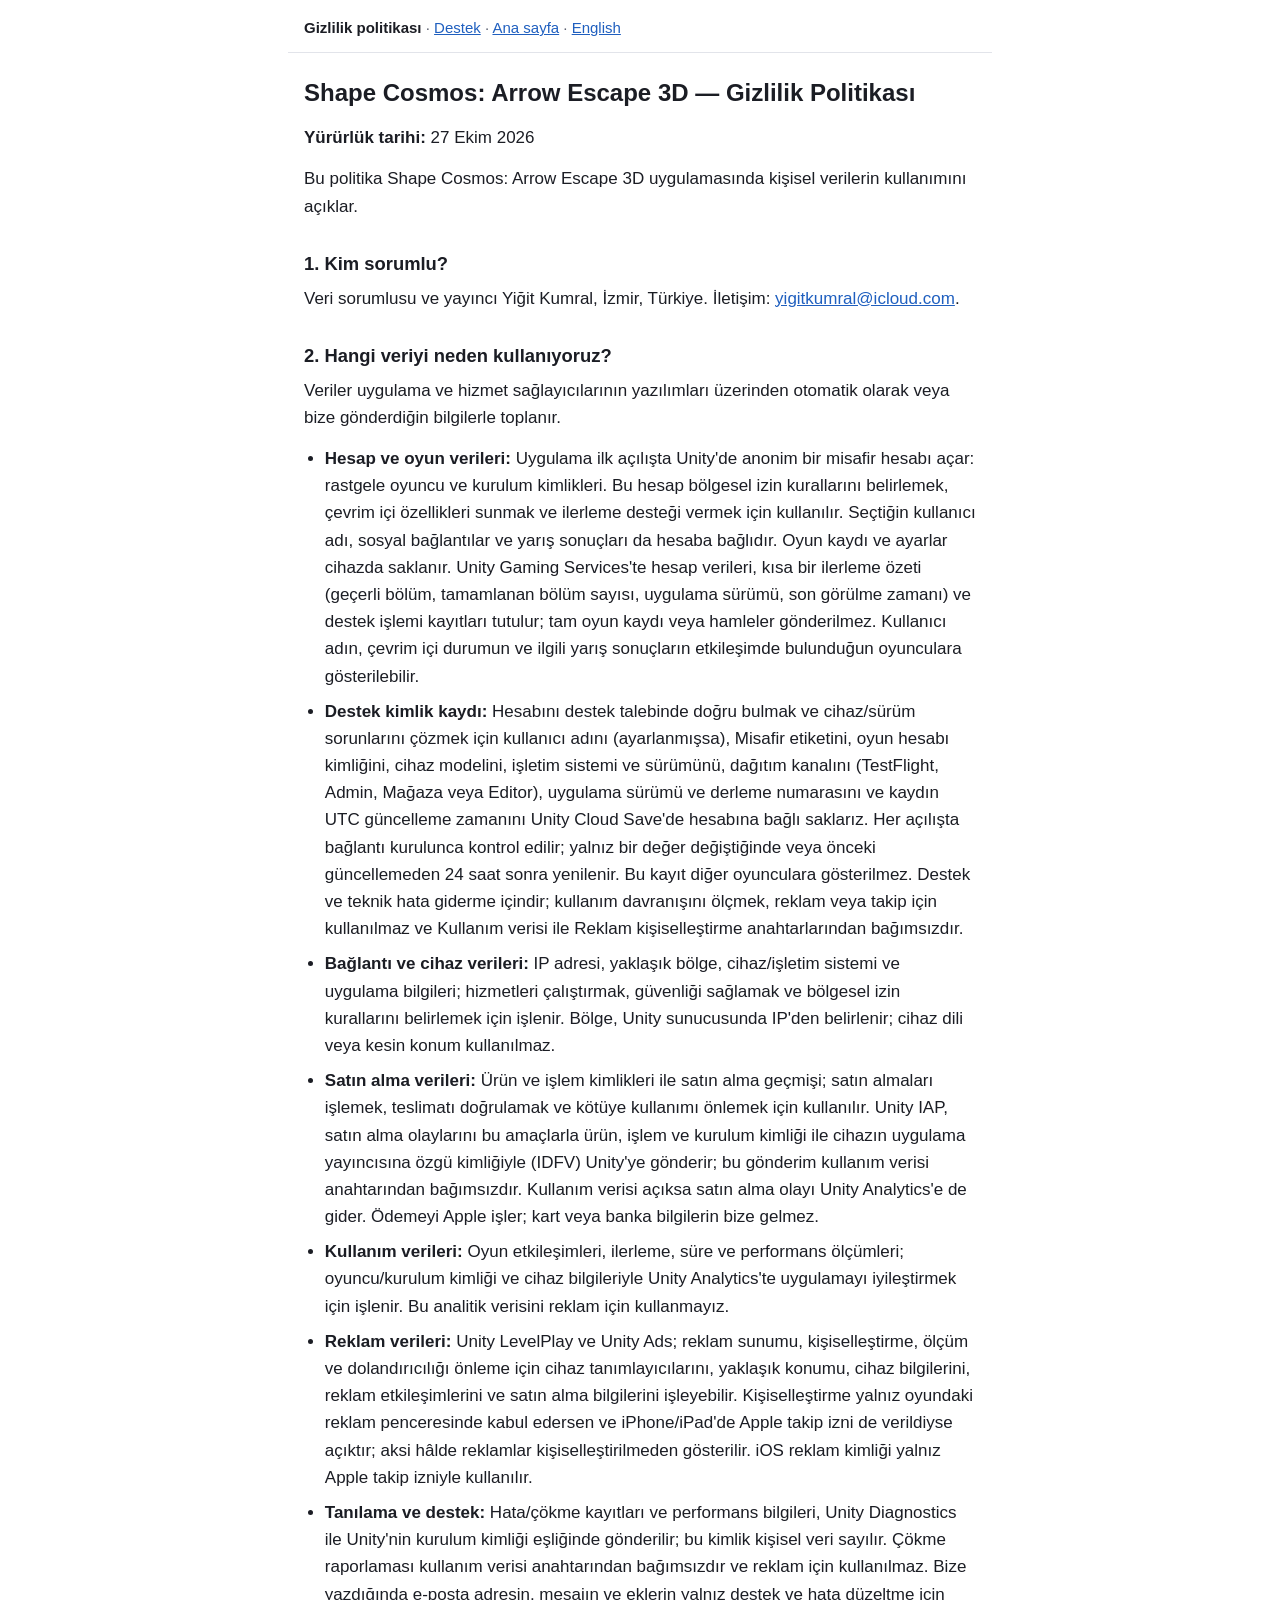
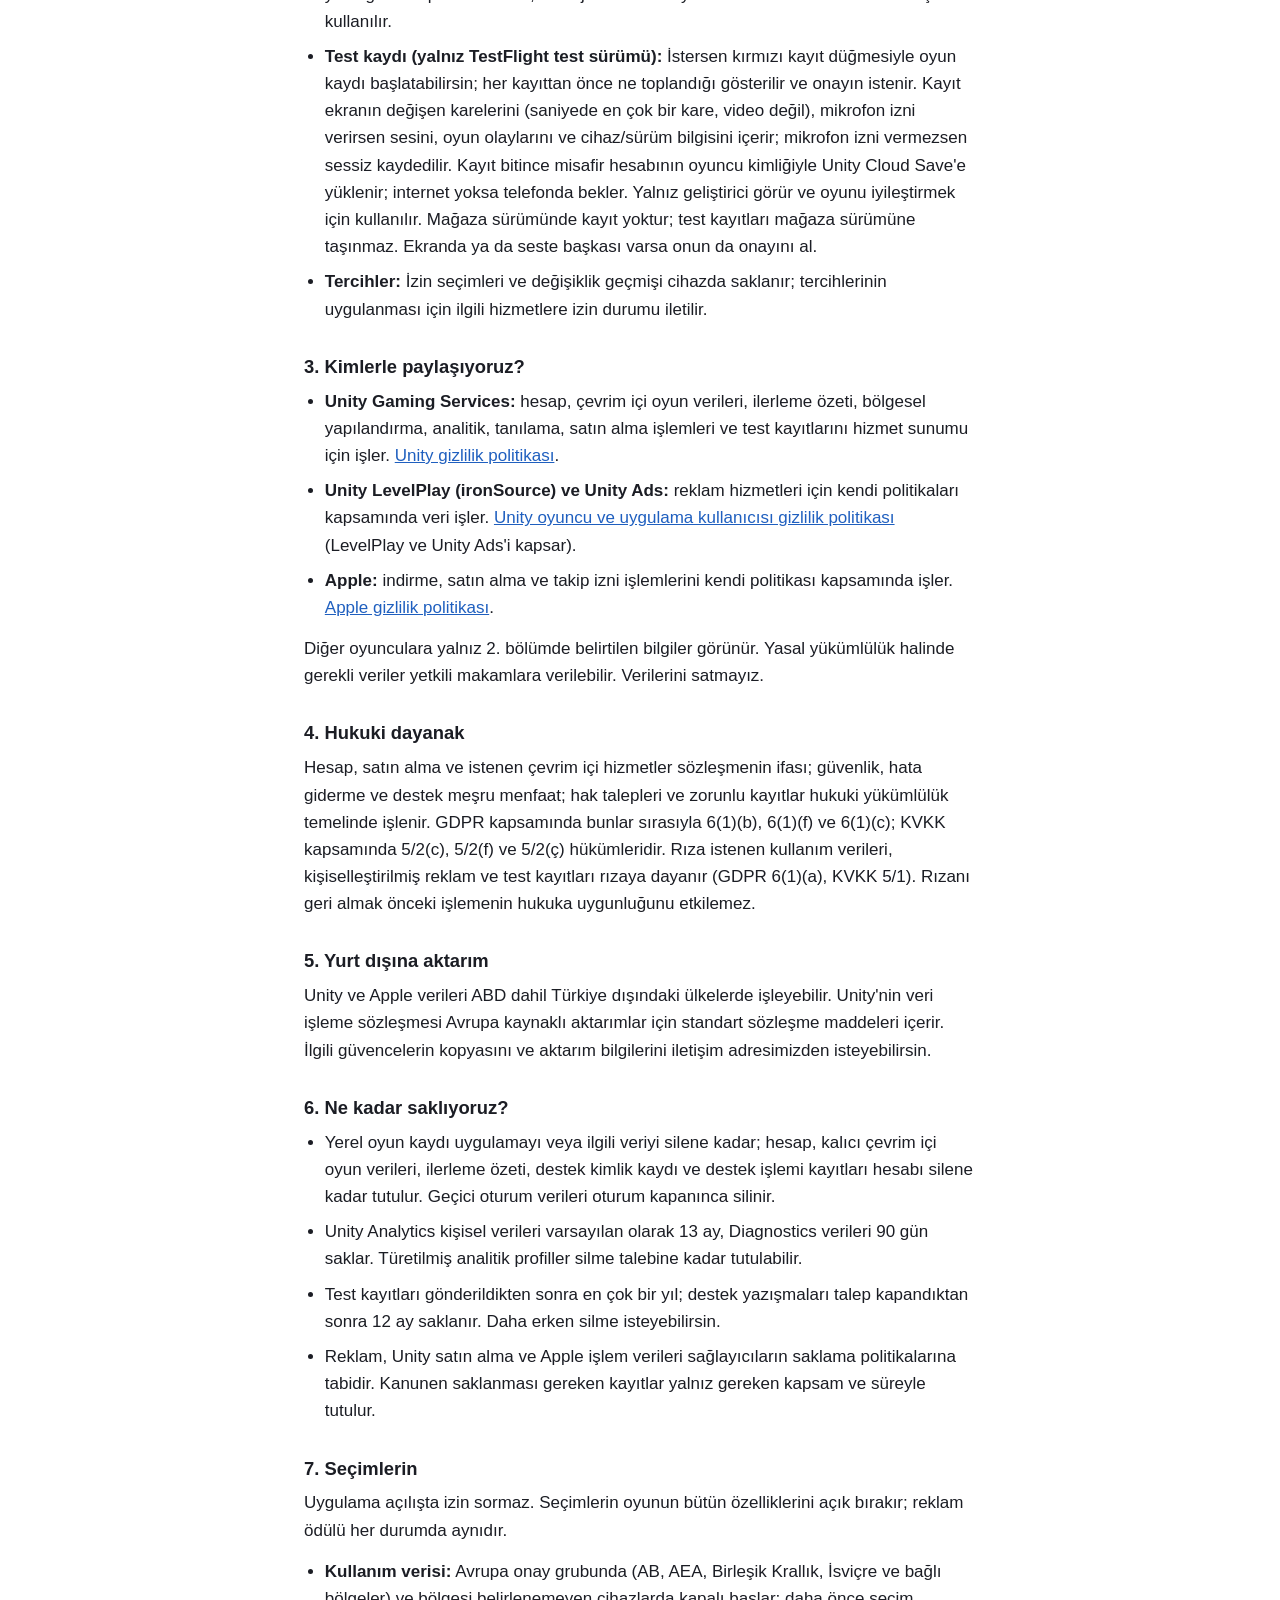
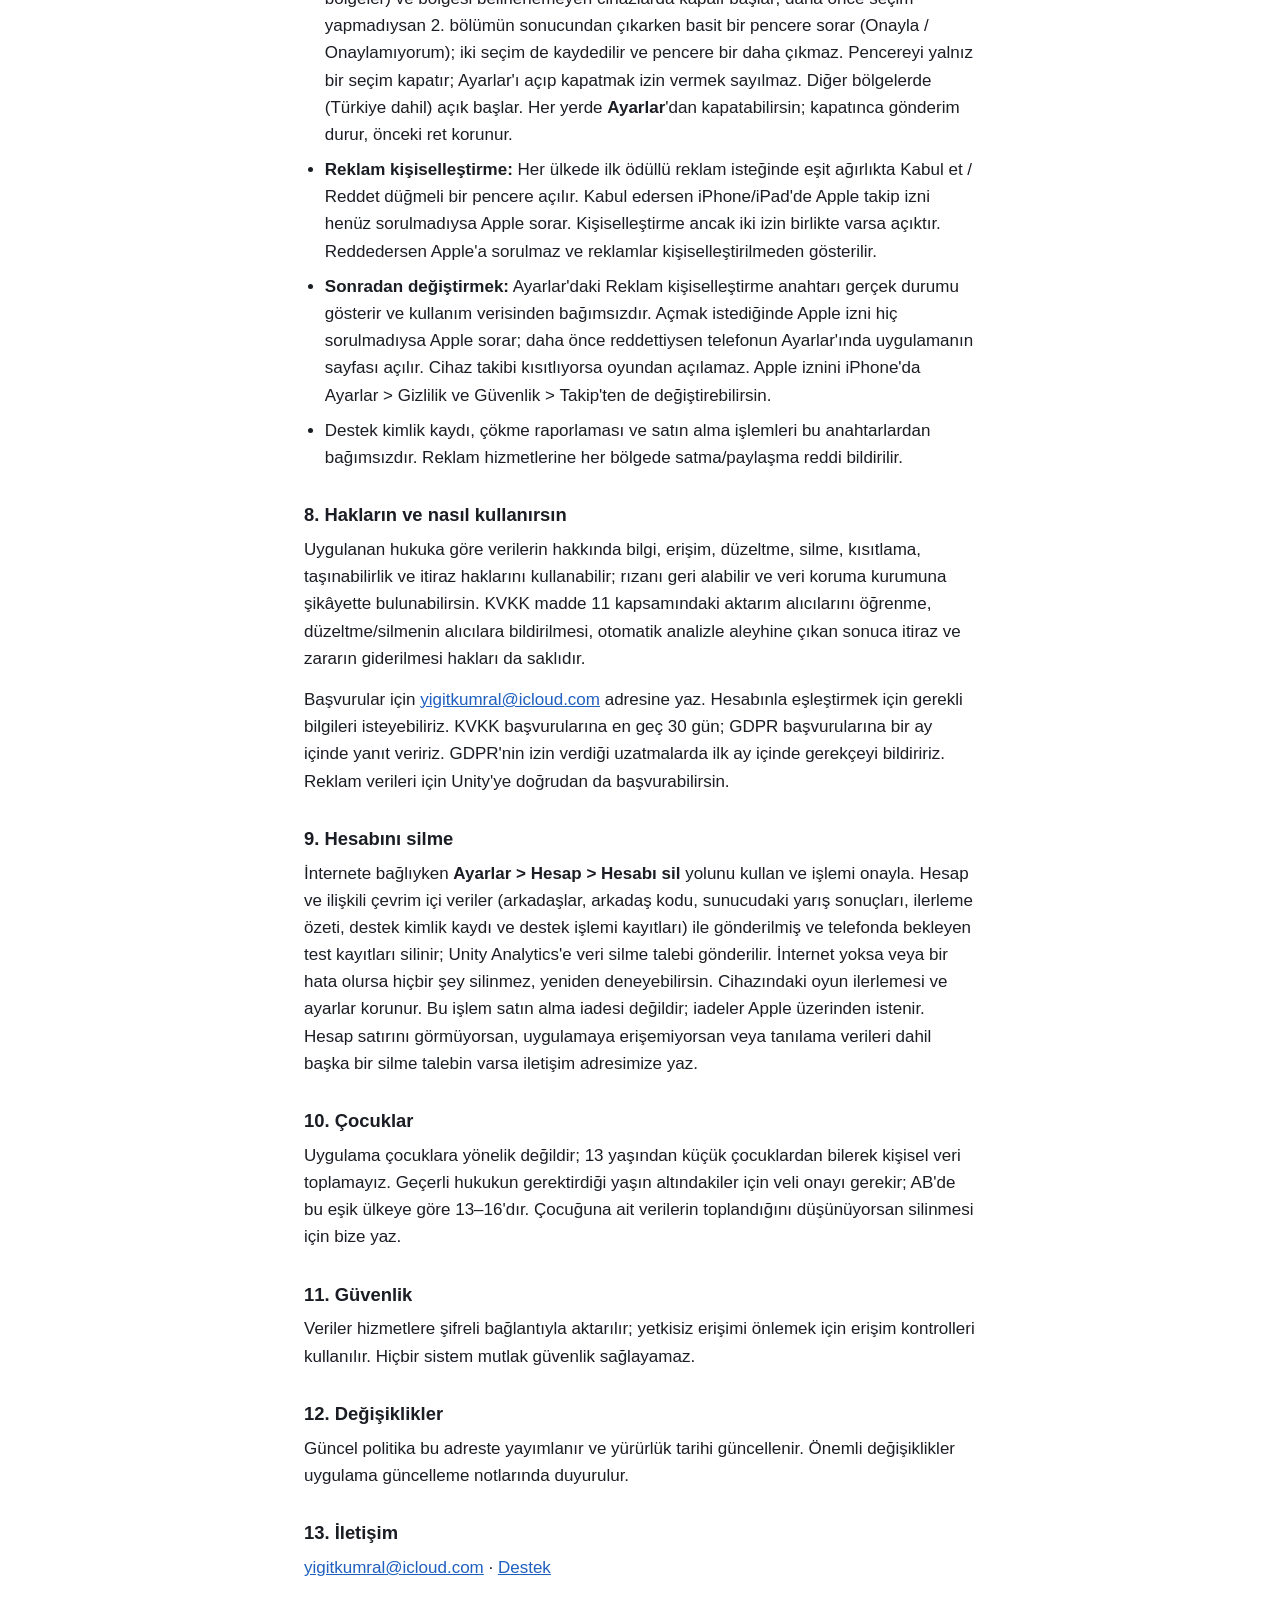
==== commit 7d1197c7: "Support identity record in the privacy policy (29 Oct 2026) Co-Authored-By: Claude Opus 5.5 <noreply" ====
--- a/gizlilik.html
+++ b/gizlilik.html
@@ -18,6 +18,7 @@
 <p>Veriler uygulama ve hizmet sağlayıcılarının yazılımları üzerinden otomatik olarak veya bize gönderdiğin bilgilerle toplanır.</p>
 <ul>
 <li><strong>Hesap ve oyun verileri:</strong> Uygulama ilk açılışta Unity'de anonim bir misafir hesabı açar: rastgele oyuncu ve kurulum kimlikleri. Bu hesap bölgesel izin kurallarını belirlemek, çevrim içi özellikleri sunmak ve ilerleme desteği vermek için kullanılır. Seçtiğin kullanıcı adı, sosyal bağlantılar ve yarış sonuçları da hesaba bağlıdır. Oyun kaydı ve ayarlar cihazda saklanır. Unity Gaming Services'te hesap verileri, kısa bir ilerleme özeti (geçerli bölüm, tamamlanan bölüm sayısı, uygulama sürümü, son görülme zamanı) ve destek işlemi kayıtları tutulur; tam oyun kaydı veya hamleler gönderilmez. Kullanıcı adın, çevrim içi durumun ve ilgili yarış sonuçların etkileşimde bulunduğun oyunculara gösterilebilir.</li>
+<li><strong>Destek kimlik kaydı:</strong> Hesabını destek talebinde doğru bulmak ve cihaz/sürüm sorunlarını çözmek için kullanıcı adını (ayarlanmışsa), Misafir etiketini, oyun hesabı kimliğini, cihaz modelini, işletim sistemi ve sürümünü, dağıtım kanalını (TestFlight, Admin, Mağaza veya Editor), uygulama sürümü ve derleme numarasını ve kaydın UTC güncelleme zamanını Unity Cloud Save'de hesabına bağlı saklarız. Her açılışta bağlantı kurulunca kontrol edilir; yalnız bir değer değiştiğinde veya önceki güncellemeden 24 saat sonra yenilenir. Bu kayıt diğer oyunculara gösterilmez. Destek ve teknik hata giderme içindir; kullanım davranışını ölçmek, reklam veya takip için kullanılmaz ve Kullanım verisi ile Reklam kişiselleştirme anahtarlarından bağımsızdır.</li>
 <li><strong>Bağlantı ve cihaz verileri:</strong> IP adresi, yaklaşık bölge, cihaz/işletim sistemi ve uygulama bilgileri; hizmetleri çalıştırmak, güvenliği sağlamak ve bölgesel izin kurallarını belirlemek için işlenir. Bölge, Unity sunucusunda IP'den belirlenir; cihaz dili veya kesin konum kullanılmaz.</li>
 <li><strong>Satın alma verileri:</strong> Ürün ve işlem kimlikleri ile satın alma geçmişi; satın almaları işlemek, teslimatı doğrulamak ve kötüye kullanımı önlemek için kullanılır. Unity IAP, satın alma olaylarını bu amaçlarla ürün, işlem ve kurulum kimliği ile cihazın uygulama yayıncısına özgü kimliğiyle (IDFV) Unity'ye gönderir; bu gönderim kullanım verisi anahtarından bağımsızdır. Kullanım verisi açıksa satın alma olayı Unity Analytics'e de gider. Ödemeyi Apple işler; kart veya banka bilgilerin bize gelmez.</li>
 <li><strong>Kullanım verileri:</strong> Oyun etkileşimleri, ilerleme, süre ve performans ölçümleri; oyuncu/kurulum kimliği ve cihaz bilgileriyle Unity Analytics'te uygulamayı iyileştirmek için işlenir. Bu analitik verisini reklam için kullanmayız.</li>
@@ -39,7 +40,7 @@
 <p>Unity ve Apple verileri ABD dahil Türkiye dışındaki ülkelerde işleyebilir. Unity'nin veri işleme sözleşmesi Avrupa kaynaklı aktarımlar için standart sözleşme maddeleri içerir. İlgili güvencelerin kopyasını ve aktarım bilgilerini iletişim adresimizden isteyebilirsin.</p>
 <h2>6. Ne kadar saklıyoruz?</h2>
 <ul>
-<li>Yerel oyun kaydı uygulamayı veya ilgili veriyi silene kadar; hesap, kalıcı çevrim içi oyun verileri, ilerleme özeti ve destek işlemi kayıtları hesabı silene kadar tutulur. Geçici oturum verileri oturum kapanınca silinir.</li>
+<li>Yerel oyun kaydı uygulamayı veya ilgili veriyi silene kadar; hesap, kalıcı çevrim içi oyun verileri, ilerleme özeti, destek kimlik kaydı ve destek işlemi kayıtları hesabı silene kadar tutulur. Geçici oturum verileri oturum kapanınca silinir.</li>
 <li>Unity Analytics kişisel verileri varsayılan olarak 13 ay, Diagnostics verileri 90 gün saklar. Türetilmiş analitik profiller silme talebine kadar tutulabilir.</li>
 <li>Test kayıtları gönderildikten sonra en çok bir yıl; destek yazışmaları talep kapandıktan sonra 12 ay saklanır. Daha erken silme isteyebilirsin.</li>
 <li>Reklam, Unity satın alma ve Apple işlem verileri sağlayıcıların saklama politikalarına tabidir. Kanunen saklanması gereken kayıtlar yalnız gereken kapsam ve süreyle tutulur.</li>
@@ -50,13 +51,13 @@
 <li><strong>Kullanım verisi:</strong> Avrupa onay grubunda (AB, AEA, Birleşik Krallık, İsviçre ve bağlı bölgeler) ve bölgesi belirlenemeyen cihazlarda kapalı başlar; daha önce seçim yapmadıysan 2. bölümün sonucundan çıkarken basit bir pencere sorar (Onayla / Onaylamıyorum); iki seçim de kaydedilir ve pencere bir daha çıkmaz. Pencereyi yalnız bir seçim kapatır; Ayarlar'ı açıp kapatmak izin vermek sayılmaz. Diğer bölgelerde (Türkiye dahil) açık başlar. Her yerde <strong>Ayarlar</strong>'dan kapatabilirsin; kapatınca gönderim durur, önceki ret korunur.</li>
 <li><strong>Reklam kişiselleştirme:</strong> Her ülkede ilk ödüllü reklam isteğinde eşit ağırlıkta Kabul et / Reddet düğmeli bir pencere açılır. Kabul edersen iPhone/iPad'de Apple takip izni henüz sorulmadıysa Apple sorar. Kişiselleştirme ancak iki izin birlikte varsa açıktır. Reddedersen Apple'a sorulmaz ve reklamlar kişiselleştirilmeden gösterilir.</li>
 <li><strong>Sonradan değiştirmek:</strong> Ayarlar'daki Reklam kişiselleştirme anahtarı gerçek durumu gösterir ve kullanım verisinden bağımsızdır. Açmak istediğinde Apple izni hiç sorulmadıysa Apple sorar; daha önce reddettiysen telefonun Ayarlar'ında uygulamanın sayfası açılır. Cihaz takibi kısıtlıyorsa oyundan açılamaz. Apple iznini iPhone'da Ayarlar &gt; Gizlilik ve Güvenlik &gt; Takip'ten de değiştirebilirsin.</li>
-<li>Çökme raporlaması ve satın alma işlemleri bu anahtarlardan bağımsızdır. Reklam hizmetlerine her bölgede satma/paylaşma reddi bildirilir.</li>
+<li>Destek kimlik kaydı, çökme raporlaması ve satın alma işlemleri bu anahtarlardan bağımsızdır. Reklam hizmetlerine her bölgede satma/paylaşma reddi bildirilir.</li>
 </ul>
 <h2>8. Hakların ve nasıl kullanırsın</h2>
 <p>Uygulanan hukuka göre verilerin hakkında bilgi, erişim, düzeltme, silme, kısıtlama, taşınabilirlik ve itiraz haklarını kullanabilir; rızanı geri alabilir ve veri koruma kurumuna şikâyette bulunabilirsin. KVKK madde 11 kapsamındaki aktarım alıcılarını öğrenme, düzeltme/silmenin alıcılara bildirilmesi, otomatik analizle aleyhine çıkan sonuca itiraz ve zararın giderilmesi hakları da saklıdır.</p>
 <p>Başvurular için <a href="mailto:yigitkumral@icloud.com" class="email">yigitkumral@icloud.com</a> adresine yaz. Hesabınla eşleştirmek için gerekli bilgileri isteyebiliriz. KVKK başvurularına en geç 30 gün; GDPR başvurularına bir ay içinde yanıt veririz. GDPR'nin izin verdiği uzatmalarda ilk ay içinde gerekçeyi bildiririz. Reklam verileri için Unity'ye doğrudan da başvurabilirsin.</p>
 <h2 id="hesap-silme">9. Hesabını silme</h2>
-<p>İnternete bağlıyken <strong>Ayarlar &gt; Hesap &gt; Hesabı sil</strong> yolunu kullan ve işlemi onayla. Hesap ve ilişkili çevrim içi veriler (arkadaşlar, arkadaş kodu, sunucudaki yarış sonuçları, ilerleme özeti ve destek işlemi kayıtları) ile gönderilmiş ve telefonda bekleyen test kayıtları silinir; Unity Analytics'e veri silme talebi gönderilir. İnternet yoksa veya bir hata olursa hiçbir şey silinmez, yeniden deneyebilirsin. Cihazındaki oyun ilerlemesi ve ayarlar korunur. Bu işlem satın alma iadesi değildir; iadeler Apple üzerinden istenir. Hesap satırını görmüyorsan, uygulamaya erişemiyorsan veya tanılama verileri dahil başka bir silme talebin varsa iletişim adresimize yaz.</p>
+<p>İnternete bağlıyken <strong>Ayarlar &gt; Hesap &gt; Hesabı sil</strong> yolunu kullan ve işlemi onayla. Hesap ve ilişkili çevrim içi veriler (arkadaşlar, arkadaş kodu, sunucudaki yarış sonuçları, ilerleme özeti, destek kimlik kaydı ve destek işlemi kayıtları) ile gönderilmiş ve telefonda bekleyen test kayıtları silinir; Unity Analytics'e veri silme talebi gönderilir. İnternet yoksa veya bir hata olursa hiçbir şey silinmez, yeniden deneyebilirsin. Cihazındaki oyun ilerlemesi ve ayarlar korunur. Bu işlem satın alma iadesi değildir; iadeler Apple üzerinden istenir. Hesap satırını görmüyorsan, uygulamaya erişemiyorsan veya tanılama verileri dahil başka bir silme talebin varsa iletişim adresimize yaz.</p>
 <h2>10. Çocuklar</h2>
 <p>Uygulama çocuklara yönelik değildir; 13 yaşından küçük çocuklardan bilerek kişisel veri toplamayız. Geçerli hukukun gerektirdiği yaşın altındakiler için veli onayı gerekir; AB'de bu eşik ülkeye göre 13–16'dır. Çocuğuna ait verilerin toplandığını düşünüyorsan silinmesi için bize yaz.</p>
 <h2>11. Güvenlik</h2>
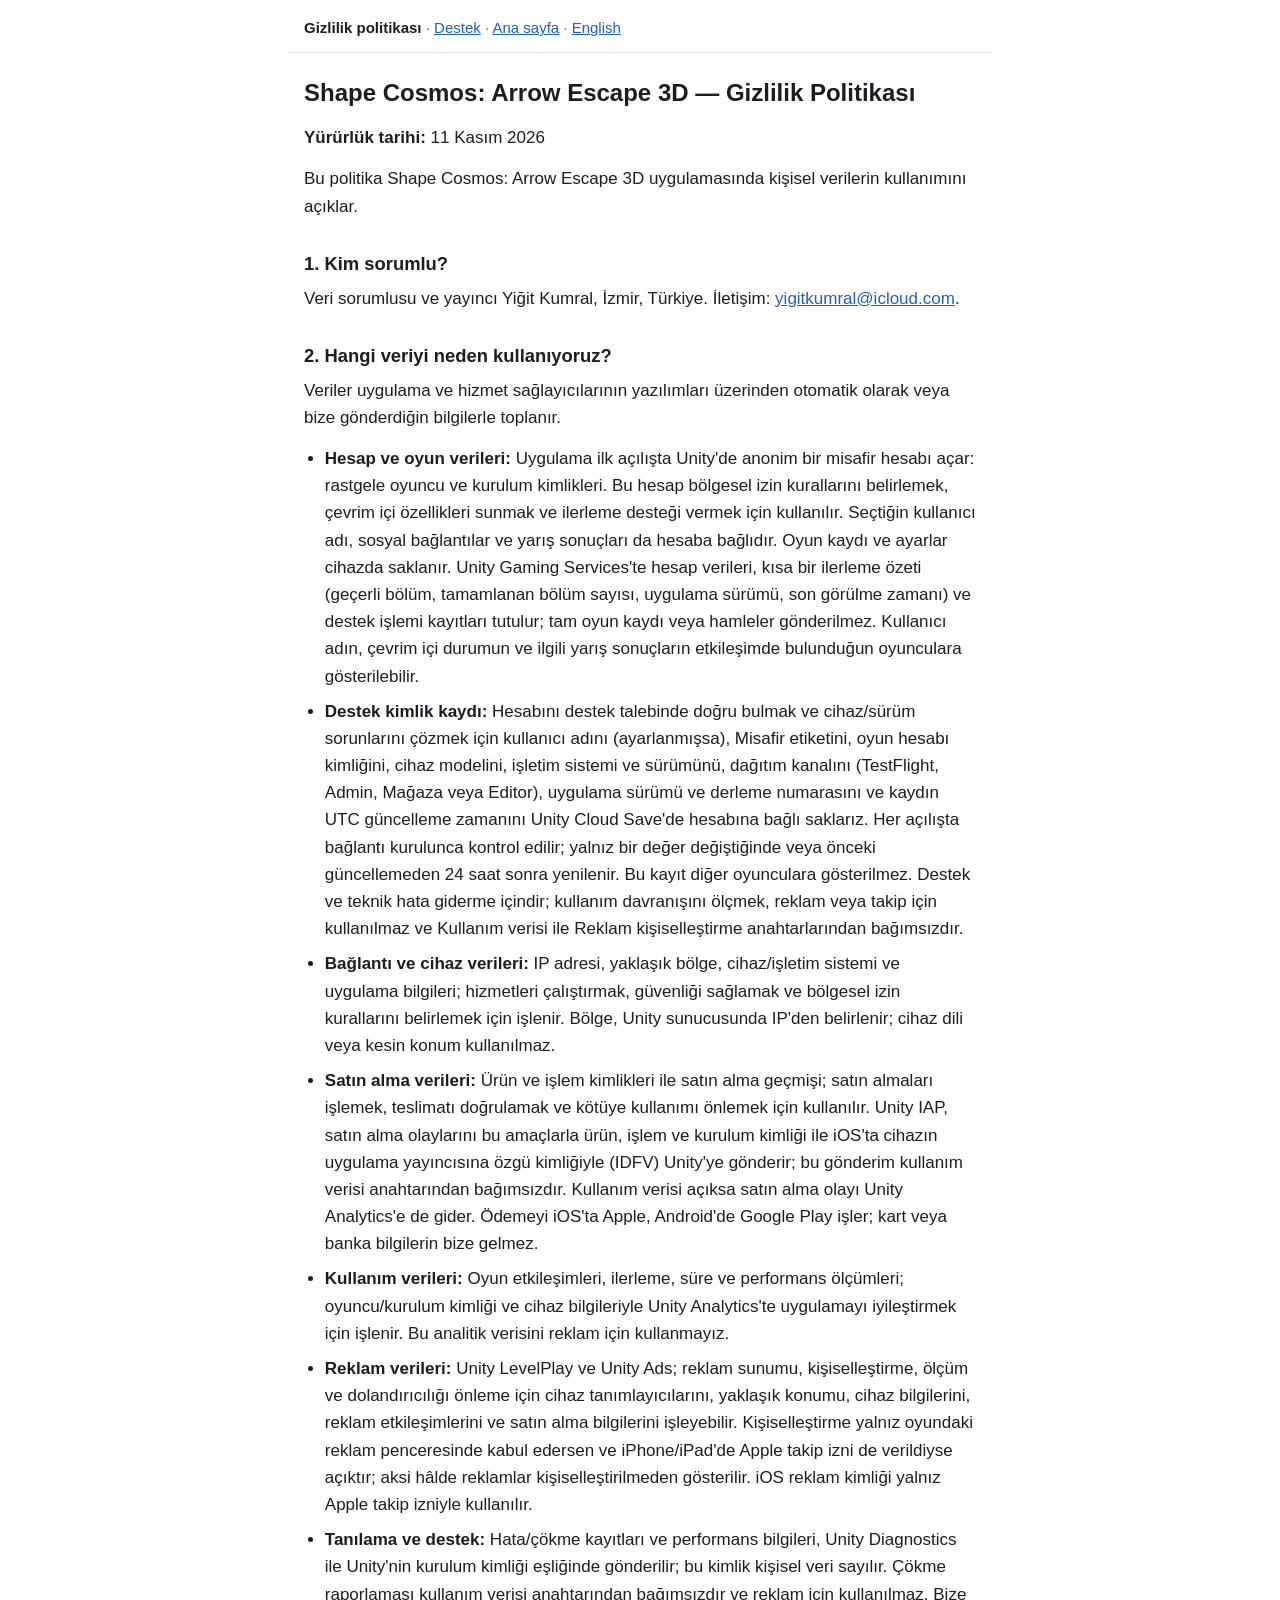
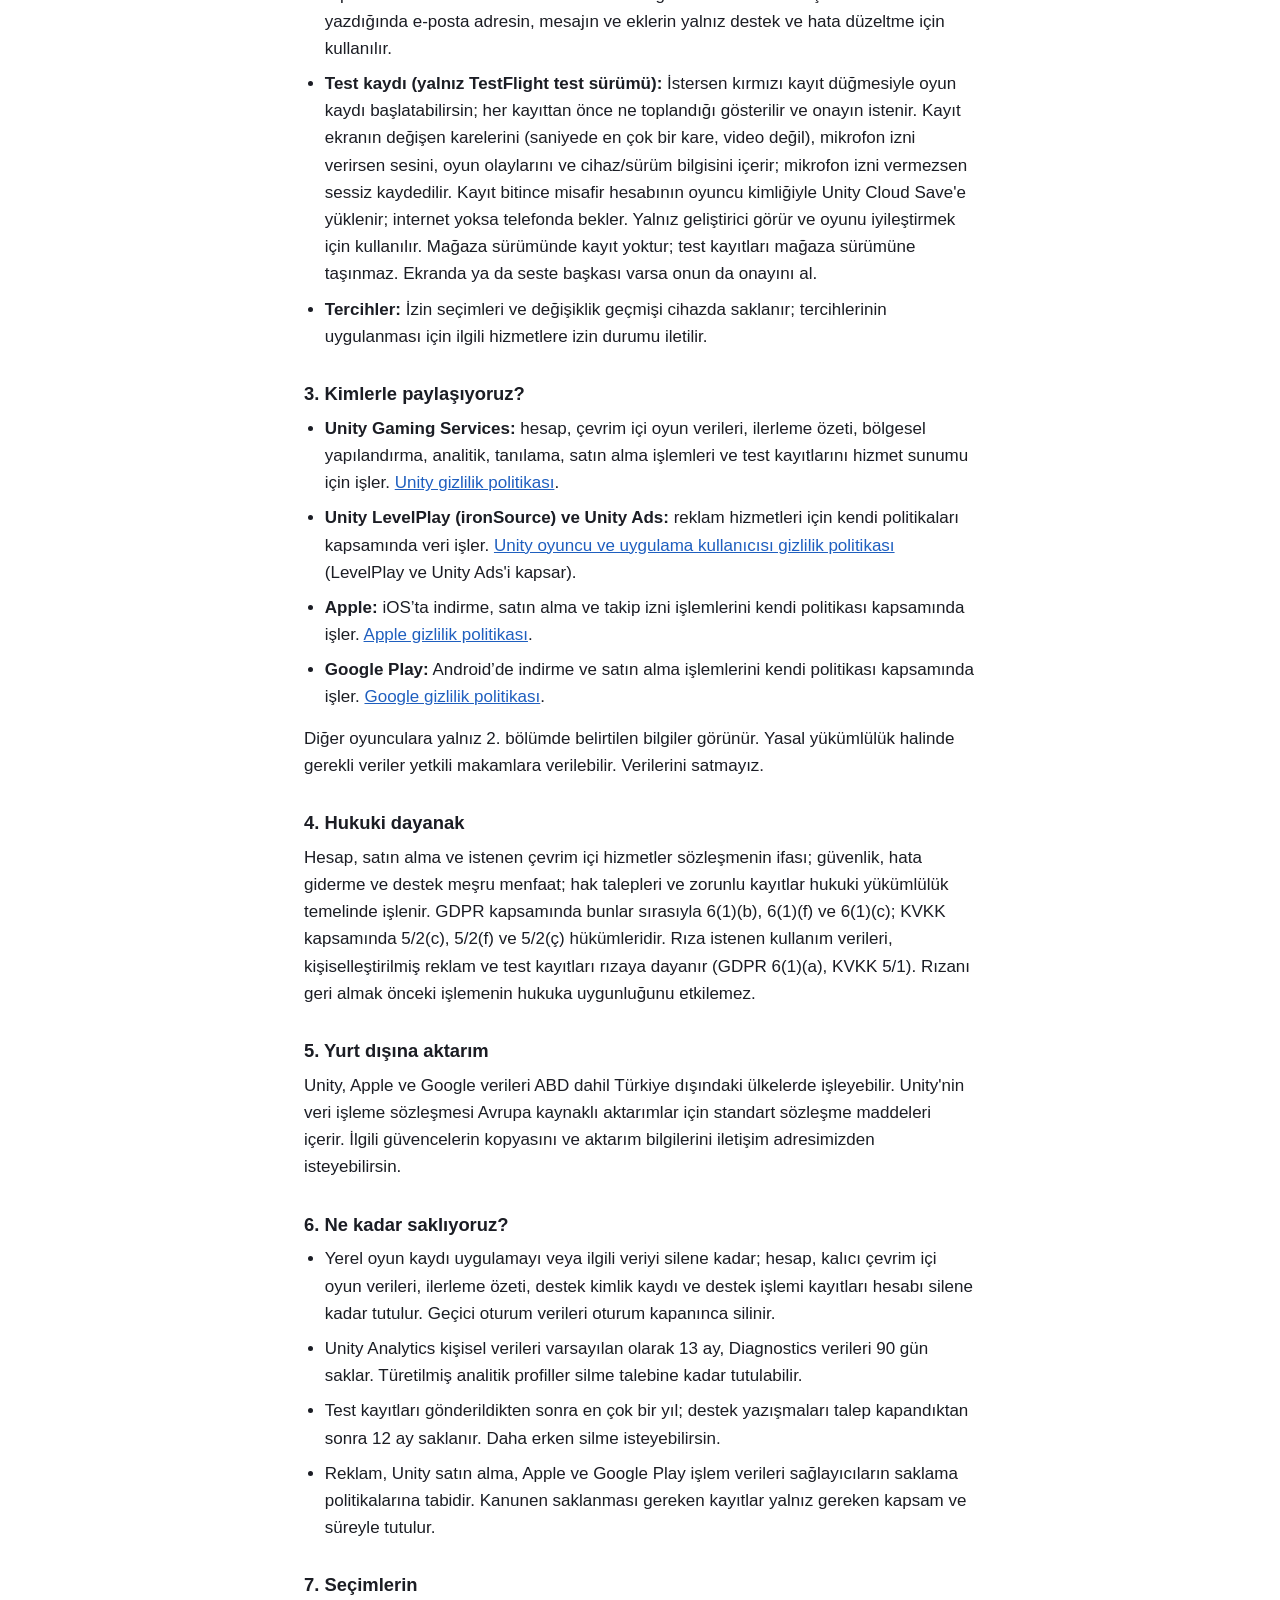
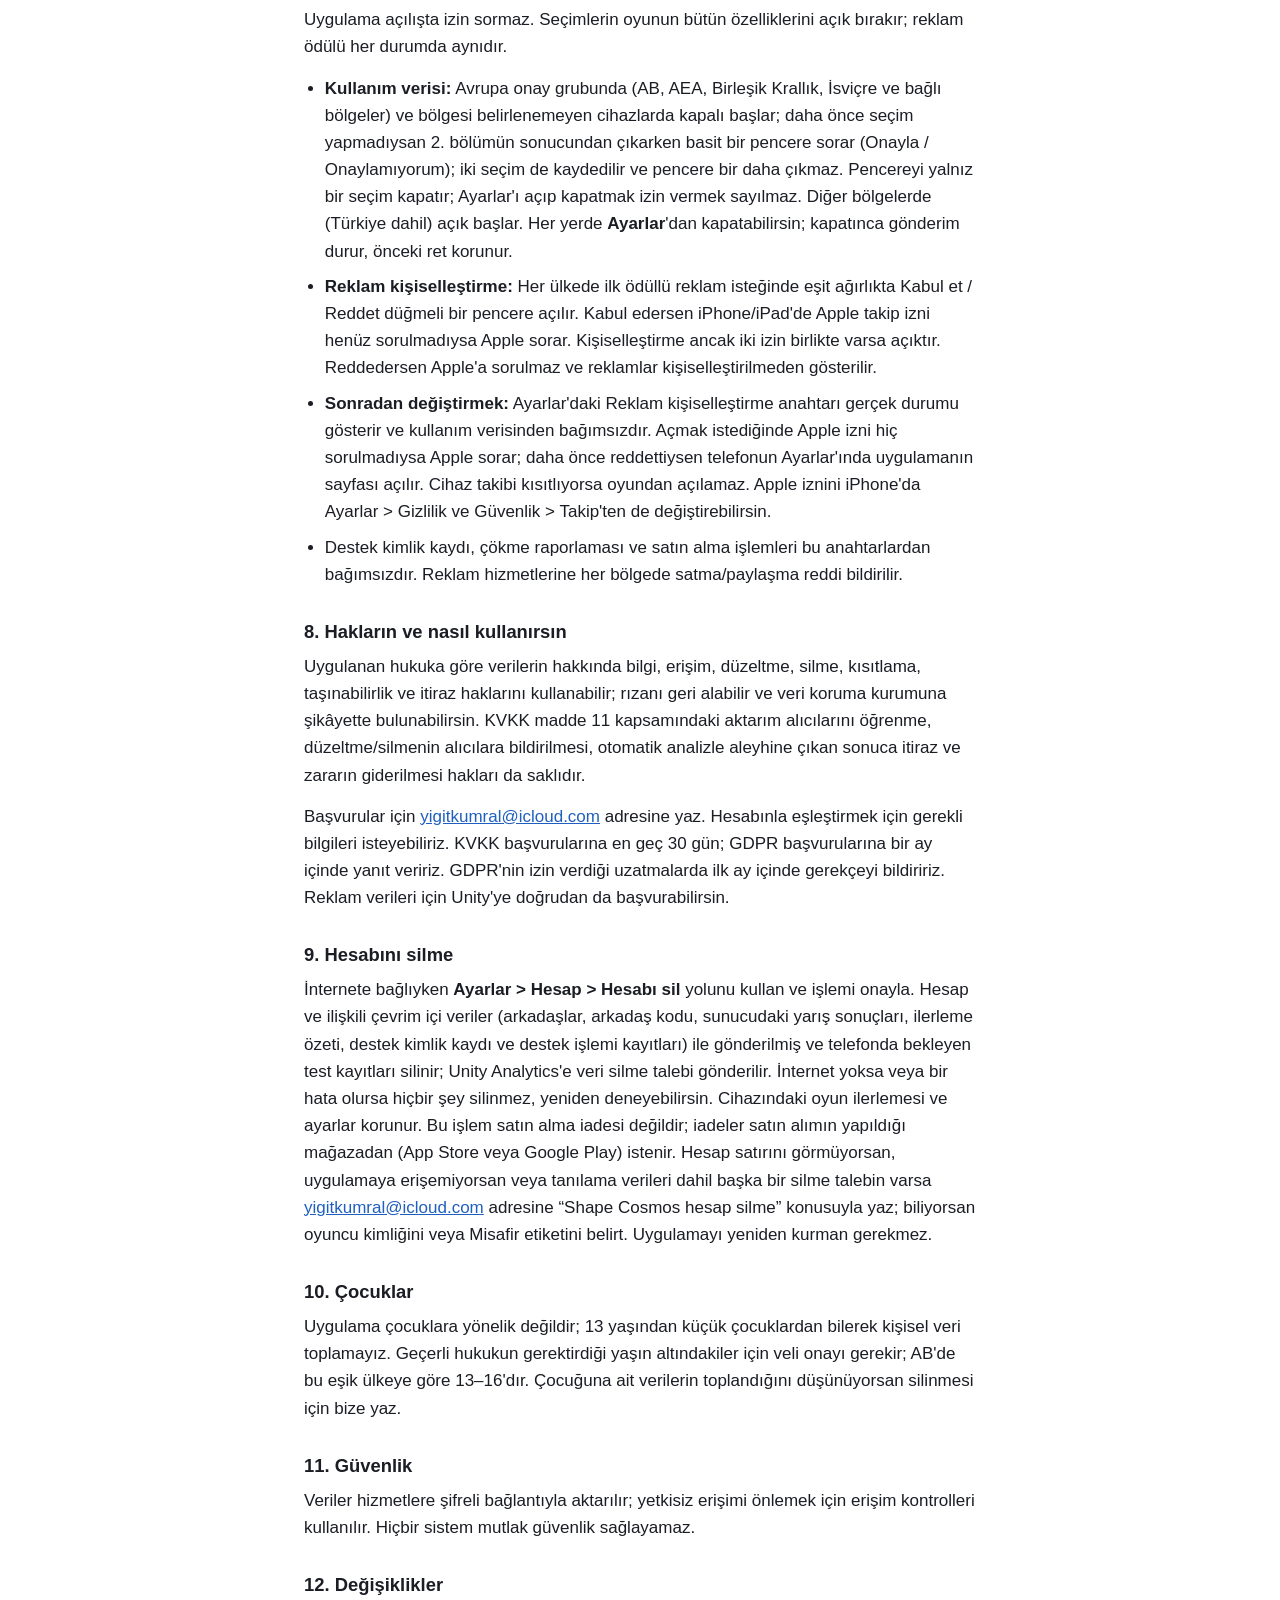
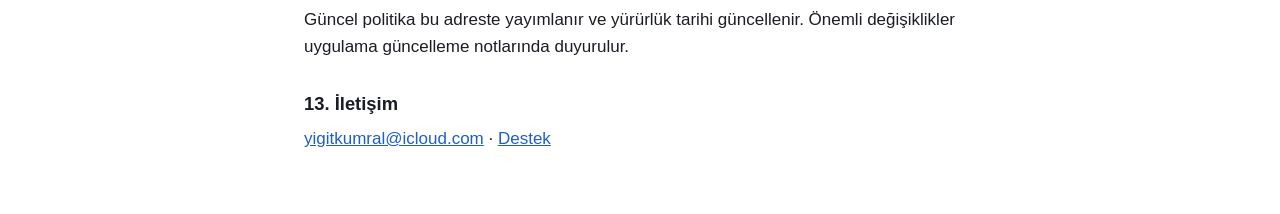
==== commit dfe8fb64: "docs: cover Google Play and clarify account deletion requests" ====
--- a/gizlilik.html
+++ b/gizlilik.html
@@ -10,7 +10,7 @@
 <header><nav><a href="gizlilik.html" aria-current="page">Gizlilik politikası</a> · <a href="destek.html">Destek</a> · <a href="index.html">Ana sayfa</a> · <a href="privacy.html">English</a></nav></header>
 <main>
 <h1>Shape Cosmos: Arrow Escape 3D — Gizlilik Politikası</h1>
-<p><strong>Yürürlük tarihi:</strong> 27 Ekim 2026</p>
+<p><strong>Yürürlük tarihi:</strong> 11 Kasım 2026</p>
 <p>Bu politika Shape Cosmos: Arrow Escape 3D uygulamasında kişisel verilerin kullanımını açıklar.</p>
 <h2>1. Kim sorumlu?</h2>
 <p>Veri sorumlusu ve yayıncı Yiğit Kumral, İzmir, Türkiye. İletişim: <a href="mailto:yigitkumral@icloud.com" class="email">yigitkumral@icloud.com</a>.</p>
@@ -20,7 +20,7 @@
 <li><strong>Hesap ve oyun verileri:</strong> Uygulama ilk açılışta Unity'de anonim bir misafir hesabı açar: rastgele oyuncu ve kurulum kimlikleri. Bu hesap bölgesel izin kurallarını belirlemek, çevrim içi özellikleri sunmak ve ilerleme desteği vermek için kullanılır. Seçtiğin kullanıcı adı, sosyal bağlantılar ve yarış sonuçları da hesaba bağlıdır. Oyun kaydı ve ayarlar cihazda saklanır. Unity Gaming Services'te hesap verileri, kısa bir ilerleme özeti (geçerli bölüm, tamamlanan bölüm sayısı, uygulama sürümü, son görülme zamanı) ve destek işlemi kayıtları tutulur; tam oyun kaydı veya hamleler gönderilmez. Kullanıcı adın, çevrim içi durumun ve ilgili yarış sonuçların etkileşimde bulunduğun oyunculara gösterilebilir.</li>
 <li><strong>Destek kimlik kaydı:</strong> Hesabını destek talebinde doğru bulmak ve cihaz/sürüm sorunlarını çözmek için kullanıcı adını (ayarlanmışsa), Misafir etiketini, oyun hesabı kimliğini, cihaz modelini, işletim sistemi ve sürümünü, dağıtım kanalını (TestFlight, Admin, Mağaza veya Editor), uygulama sürümü ve derleme numarasını ve kaydın UTC güncelleme zamanını Unity Cloud Save'de hesabına bağlı saklarız. Her açılışta bağlantı kurulunca kontrol edilir; yalnız bir değer değiştiğinde veya önceki güncellemeden 24 saat sonra yenilenir. Bu kayıt diğer oyunculara gösterilmez. Destek ve teknik hata giderme içindir; kullanım davranışını ölçmek, reklam veya takip için kullanılmaz ve Kullanım verisi ile Reklam kişiselleştirme anahtarlarından bağımsızdır.</li>
 <li><strong>Bağlantı ve cihaz verileri:</strong> IP adresi, yaklaşık bölge, cihaz/işletim sistemi ve uygulama bilgileri; hizmetleri çalıştırmak, güvenliği sağlamak ve bölgesel izin kurallarını belirlemek için işlenir. Bölge, Unity sunucusunda IP'den belirlenir; cihaz dili veya kesin konum kullanılmaz.</li>
-<li><strong>Satın alma verileri:</strong> Ürün ve işlem kimlikleri ile satın alma geçmişi; satın almaları işlemek, teslimatı doğrulamak ve kötüye kullanımı önlemek için kullanılır. Unity IAP, satın alma olaylarını bu amaçlarla ürün, işlem ve kurulum kimliği ile cihazın uygulama yayıncısına özgü kimliğiyle (IDFV) Unity'ye gönderir; bu gönderim kullanım verisi anahtarından bağımsızdır. Kullanım verisi açıksa satın alma olayı Unity Analytics'e de gider. Ödemeyi Apple işler; kart veya banka bilgilerin bize gelmez.</li>
+<li><strong>Satın alma verileri:</strong> Ürün ve işlem kimlikleri ile satın alma geçmişi; satın almaları işlemek, teslimatı doğrulamak ve kötüye kullanımı önlemek için kullanılır. Unity IAP, satın alma olaylarını bu amaçlarla ürün, işlem ve kurulum kimliği ile iOS'ta cihazın uygulama yayıncısına özgü kimliğiyle (IDFV) Unity'ye gönderir; bu gönderim kullanım verisi anahtarından bağımsızdır. Kullanım verisi açıksa satın alma olayı Unity Analytics'e de gider. Ödemeyi iOS'ta Apple, Android'de Google Play işler; kart veya banka bilgilerin bize gelmez.</li>
 <li><strong>Kullanım verileri:</strong> Oyun etkileşimleri, ilerleme, süre ve performans ölçümleri; oyuncu/kurulum kimliği ve cihaz bilgileriyle Unity Analytics'te uygulamayı iyileştirmek için işlenir. Bu analitik verisini reklam için kullanmayız.</li>
 <li><strong>Reklam verileri:</strong> Unity LevelPlay ve Unity Ads; reklam sunumu, kişiselleştirme, ölçüm ve dolandırıcılığı önleme için cihaz tanımlayıcılarını, yaklaşık konumu, cihaz bilgilerini, reklam etkileşimlerini ve satın alma bilgilerini işleyebilir. Kişiselleştirme yalnız oyundaki reklam penceresinde kabul edersen ve iPhone/iPad'de Apple takip izni de verildiyse açıktır; aksi hâlde reklamlar kişiselleştirilmeden gösterilir. iOS reklam kimliği yalnız Apple takip izniyle kullanılır.</li>
 <li><strong>Tanılama ve destek:</strong> Hata/çökme kayıtları ve performans bilgileri, Unity Diagnostics ile Unity'nin kurulum kimliği eşliğinde gönderilir; bu kimlik kişisel veri sayılır. Çökme raporlaması kullanım verisi anahtarından bağımsızdır ve reklam için kullanılmaz. Bize yazdığında e-posta adresin, mesajın ve eklerin yalnız destek ve hata düzeltme için kullanılır.</li>
@@ -31,19 +31,20 @@
 <ul>
 <li><strong>Unity Gaming Services:</strong> hesap, çevrim içi oyun verileri, ilerleme özeti, bölgesel yapılandırma, analitik, tanılama, satın alma işlemleri ve test kayıtlarını hizmet sunumu için işler. <a href="https://unity.com/legal/privacy-policy">Unity gizlilik politikası</a>.</li>
 <li><strong>Unity LevelPlay (ironSource) ve Unity Ads:</strong> reklam hizmetleri için kendi politikaları kapsamında veri işler. <a href="https://unity.com/legal/game-player-and-app-user-privacy-policy">Unity oyuncu ve uygulama kullanıcısı gizlilik politikası</a> (LevelPlay ve Unity Ads'i kapsar).</li>
-<li><strong>Apple:</strong> indirme, satın alma ve takip izni işlemlerini kendi politikası kapsamında işler. <a href="https://www.apple.com/legal/privacy/">Apple gizlilik politikası</a>.</li>
+<li><strong>Apple:</strong> iOS’ta indirme, satın alma ve takip izni işlemlerini kendi politikası kapsamında işler. <a href="https://www.apple.com/legal/privacy/">Apple gizlilik politikası</a>.</li>
+<li><strong>Google Play:</strong> Android’de indirme ve satın alma işlemlerini kendi politikası kapsamında işler. <a href="https://policies.google.com/privacy">Google gizlilik politikası</a>.</li>
 </ul>
 <p>Diğer oyunculara yalnız 2. bölümde belirtilen bilgiler görünür. Yasal yükümlülük halinde gerekli veriler yetkili makamlara verilebilir. Verilerini satmayız.</p>
 <h2>4. Hukuki dayanak</h2>
 <p>Hesap, satın alma ve istenen çevrim içi hizmetler sözleşmenin ifası; güvenlik, hata giderme ve destek meşru menfaat; hak talepleri ve zorunlu kayıtlar hukuki yükümlülük temelinde işlenir. GDPR kapsamında bunlar sırasıyla 6(1)(b), 6(1)(f) ve 6(1)(c); KVKK kapsamında 5/2(c), 5/2(f) ve 5/2(ç) hükümleridir. Rıza istenen kullanım verileri, kişiselleştirilmiş reklam ve test kayıtları rızaya dayanır (GDPR 6(1)(a), KVKK 5/1). Rızanı geri almak önceki işlemenin hukuka uygunluğunu etkilemez.</p>
 <h2>5. Yurt dışına aktarım</h2>
-<p>Unity ve Apple verileri ABD dahil Türkiye dışındaki ülkelerde işleyebilir. Unity'nin veri işleme sözleşmesi Avrupa kaynaklı aktarımlar için standart sözleşme maddeleri içerir. İlgili güvencelerin kopyasını ve aktarım bilgilerini iletişim adresimizden isteyebilirsin.</p>
+<p>Unity, Apple ve Google verileri ABD dahil Türkiye dışındaki ülkelerde işleyebilir. Unity'nin veri işleme sözleşmesi Avrupa kaynaklı aktarımlar için standart sözleşme maddeleri içerir. İlgili güvencelerin kopyasını ve aktarım bilgilerini iletişim adresimizden isteyebilirsin.</p>
 <h2>6. Ne kadar saklıyoruz?</h2>
 <ul>
 <li>Yerel oyun kaydı uygulamayı veya ilgili veriyi silene kadar; hesap, kalıcı çevrim içi oyun verileri, ilerleme özeti, destek kimlik kaydı ve destek işlemi kayıtları hesabı silene kadar tutulur. Geçici oturum verileri oturum kapanınca silinir.</li>
 <li>Unity Analytics kişisel verileri varsayılan olarak 13 ay, Diagnostics verileri 90 gün saklar. Türetilmiş analitik profiller silme talebine kadar tutulabilir.</li>
 <li>Test kayıtları gönderildikten sonra en çok bir yıl; destek yazışmaları talep kapandıktan sonra 12 ay saklanır. Daha erken silme isteyebilirsin.</li>
-<li>Reklam, Unity satın alma ve Apple işlem verileri sağlayıcıların saklama politikalarına tabidir. Kanunen saklanması gereken kayıtlar yalnız gereken kapsam ve süreyle tutulur.</li>
+<li>Reklam, Unity satın alma, Apple ve Google Play işlem verileri sağlayıcıların saklama politikalarına tabidir. Kanunen saklanması gereken kayıtlar yalnız gereken kapsam ve süreyle tutulur.</li>
 </ul>
 <h2 id="tercihler">7. Seçimlerin</h2>
 <p>Uygulama açılışta izin sormaz. Seçimlerin oyunun bütün özelliklerini açık bırakır; reklam ödülü her durumda aynıdır.</p>
@@ -57,7 +58,7 @@
 <p>Uygulanan hukuka göre verilerin hakkında bilgi, erişim, düzeltme, silme, kısıtlama, taşınabilirlik ve itiraz haklarını kullanabilir; rızanı geri alabilir ve veri koruma kurumuna şikâyette bulunabilirsin. KVKK madde 11 kapsamındaki aktarım alıcılarını öğrenme, düzeltme/silmenin alıcılara bildirilmesi, otomatik analizle aleyhine çıkan sonuca itiraz ve zararın giderilmesi hakları da saklıdır.</p>
 <p>Başvurular için <a href="mailto:yigitkumral@icloud.com" class="email">yigitkumral@icloud.com</a> adresine yaz. Hesabınla eşleştirmek için gerekli bilgileri isteyebiliriz. KVKK başvurularına en geç 30 gün; GDPR başvurularına bir ay içinde yanıt veririz. GDPR'nin izin verdiği uzatmalarda ilk ay içinde gerekçeyi bildiririz. Reklam verileri için Unity'ye doğrudan da başvurabilirsin.</p>
 <h2 id="hesap-silme">9. Hesabını silme</h2>
-<p>İnternete bağlıyken <strong>Ayarlar &gt; Hesap &gt; Hesabı sil</strong> yolunu kullan ve işlemi onayla. Hesap ve ilişkili çevrim içi veriler (arkadaşlar, arkadaş kodu, sunucudaki yarış sonuçları, ilerleme özeti, destek kimlik kaydı ve destek işlemi kayıtları) ile gönderilmiş ve telefonda bekleyen test kayıtları silinir; Unity Analytics'e veri silme talebi gönderilir. İnternet yoksa veya bir hata olursa hiçbir şey silinmez, yeniden deneyebilirsin. Cihazındaki oyun ilerlemesi ve ayarlar korunur. Bu işlem satın alma iadesi değildir; iadeler Apple üzerinden istenir. Hesap satırını görmüyorsan, uygulamaya erişemiyorsan veya tanılama verileri dahil başka bir silme talebin varsa iletişim adresimize yaz.</p>
+<p>İnternete bağlıyken <strong>Ayarlar &gt; Hesap &gt; Hesabı sil</strong> yolunu kullan ve işlemi onayla. Hesap ve ilişkili çevrim içi veriler (arkadaşlar, arkadaş kodu, sunucudaki yarış sonuçları, ilerleme özeti, destek kimlik kaydı ve destek işlemi kayıtları) ile gönderilmiş ve telefonda bekleyen test kayıtları silinir; Unity Analytics'e veri silme talebi gönderilir. İnternet yoksa veya bir hata olursa hiçbir şey silinmez, yeniden deneyebilirsin. Cihazındaki oyun ilerlemesi ve ayarlar korunur. Bu işlem satın alma iadesi değildir; iadeler satın alımın yapıldığı mağazadan (App Store veya Google Play) istenir. Hesap satırını görmüyorsan, uygulamaya erişemiyorsan veya tanılama verileri dahil başka bir silme talebin varsa <a href="mailto:yigitkumral@icloud.com" class="email">yigitkumral@icloud.com</a> adresine “Shape Cosmos hesap silme” konusuyla yaz; biliyorsan oyuncu kimliğini veya Misafir etiketini belirt. Uygulamayı yeniden kurman gerekmez.</p>
 <h2>10. Çocuklar</h2>
 <p>Uygulama çocuklara yönelik değildir; 13 yaşından küçük çocuklardan bilerek kişisel veri toplamayız. Geçerli hukukun gerektirdiği yaşın altındakiler için veli onayı gerekir; AB'de bu eşik ülkeye göre 13–16'dır. Çocuğuna ait verilerin toplandığını düşünüyorsan silinmesi için bize yaz.</p>
 <h2>11. Güvenlik</h2>
